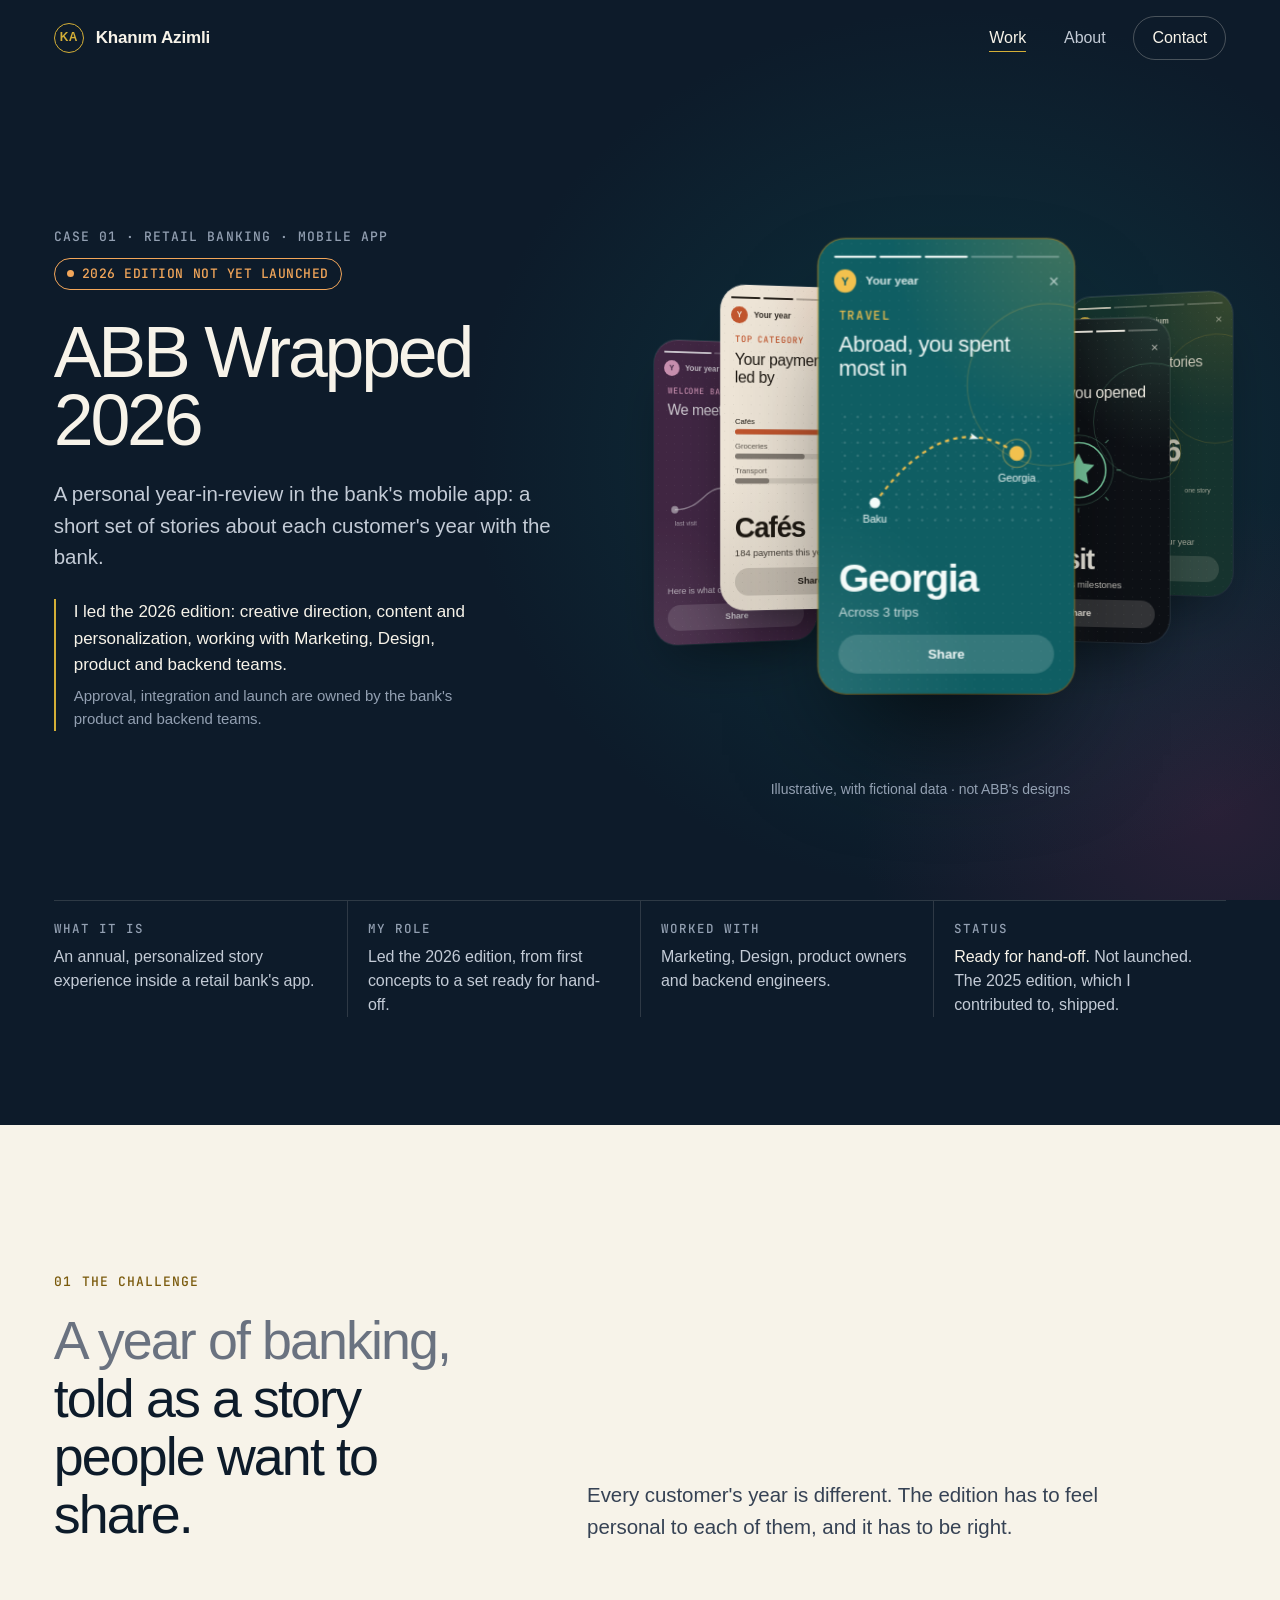
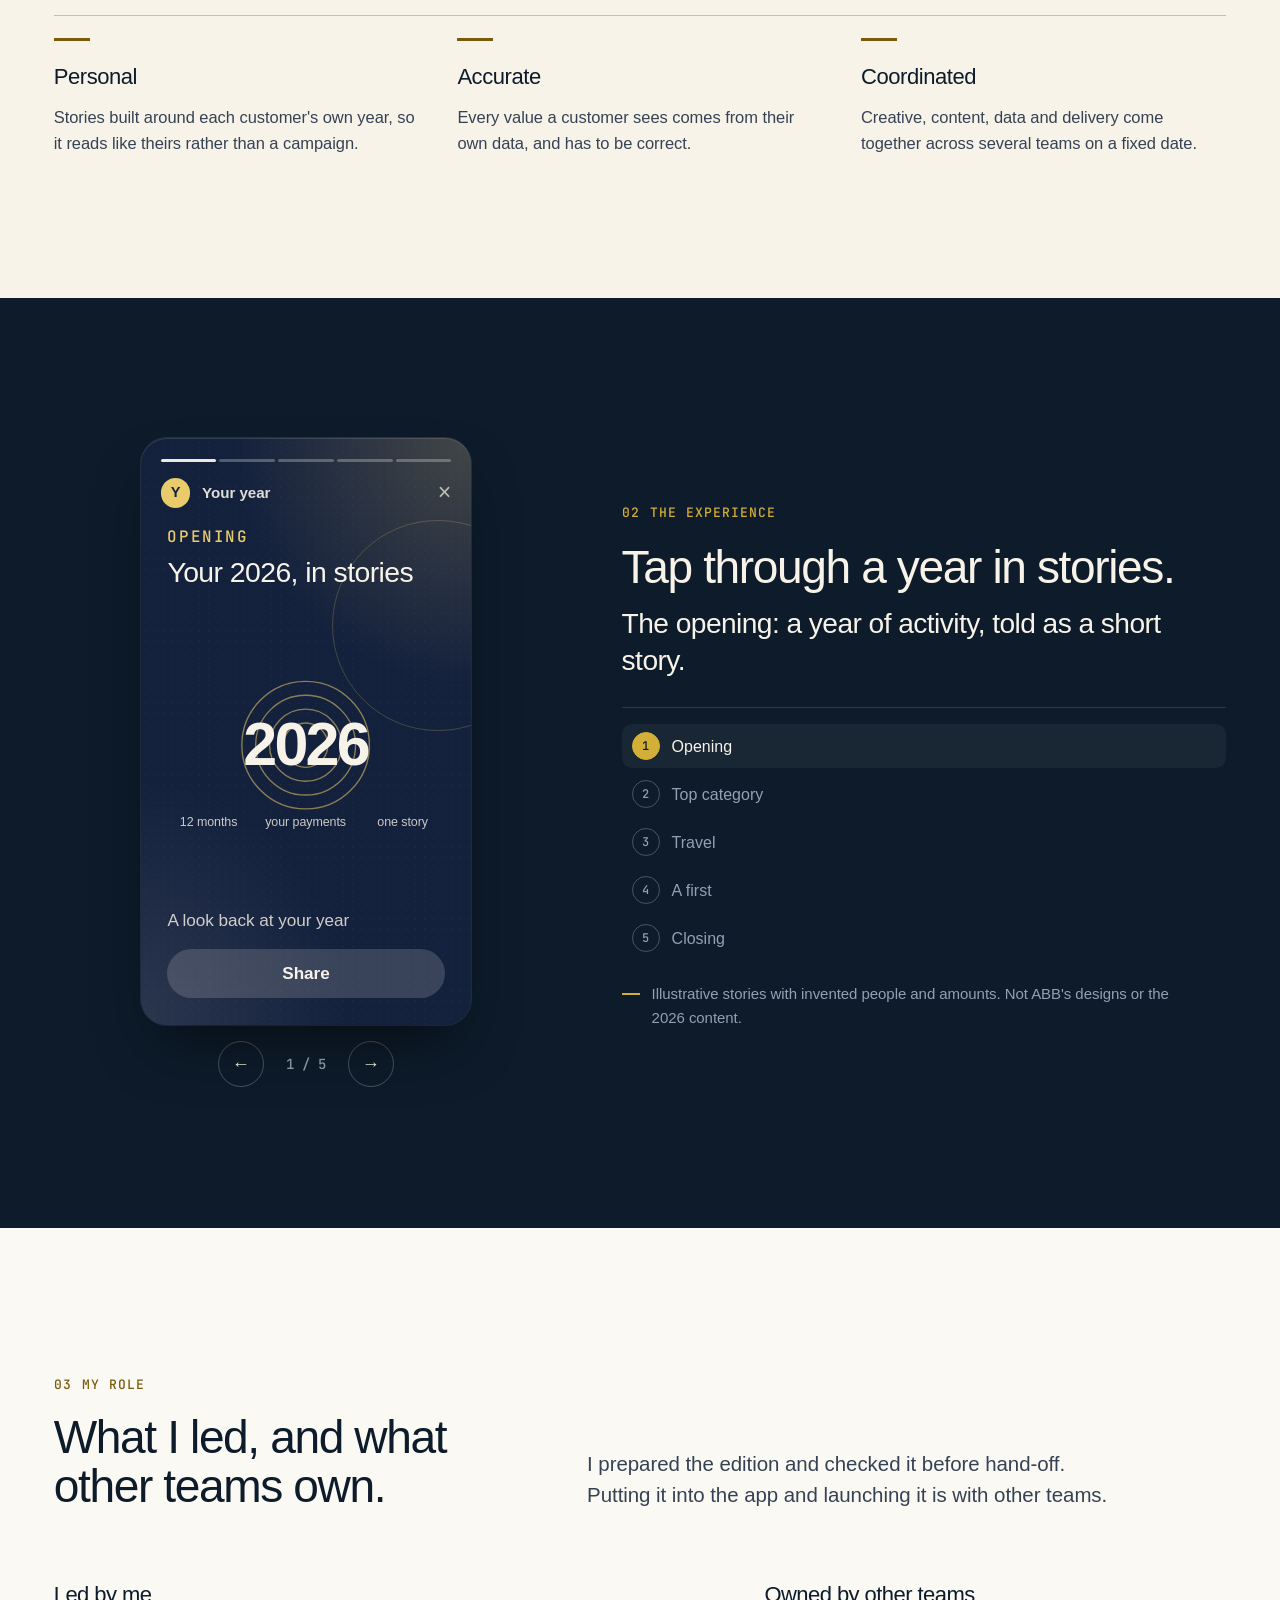
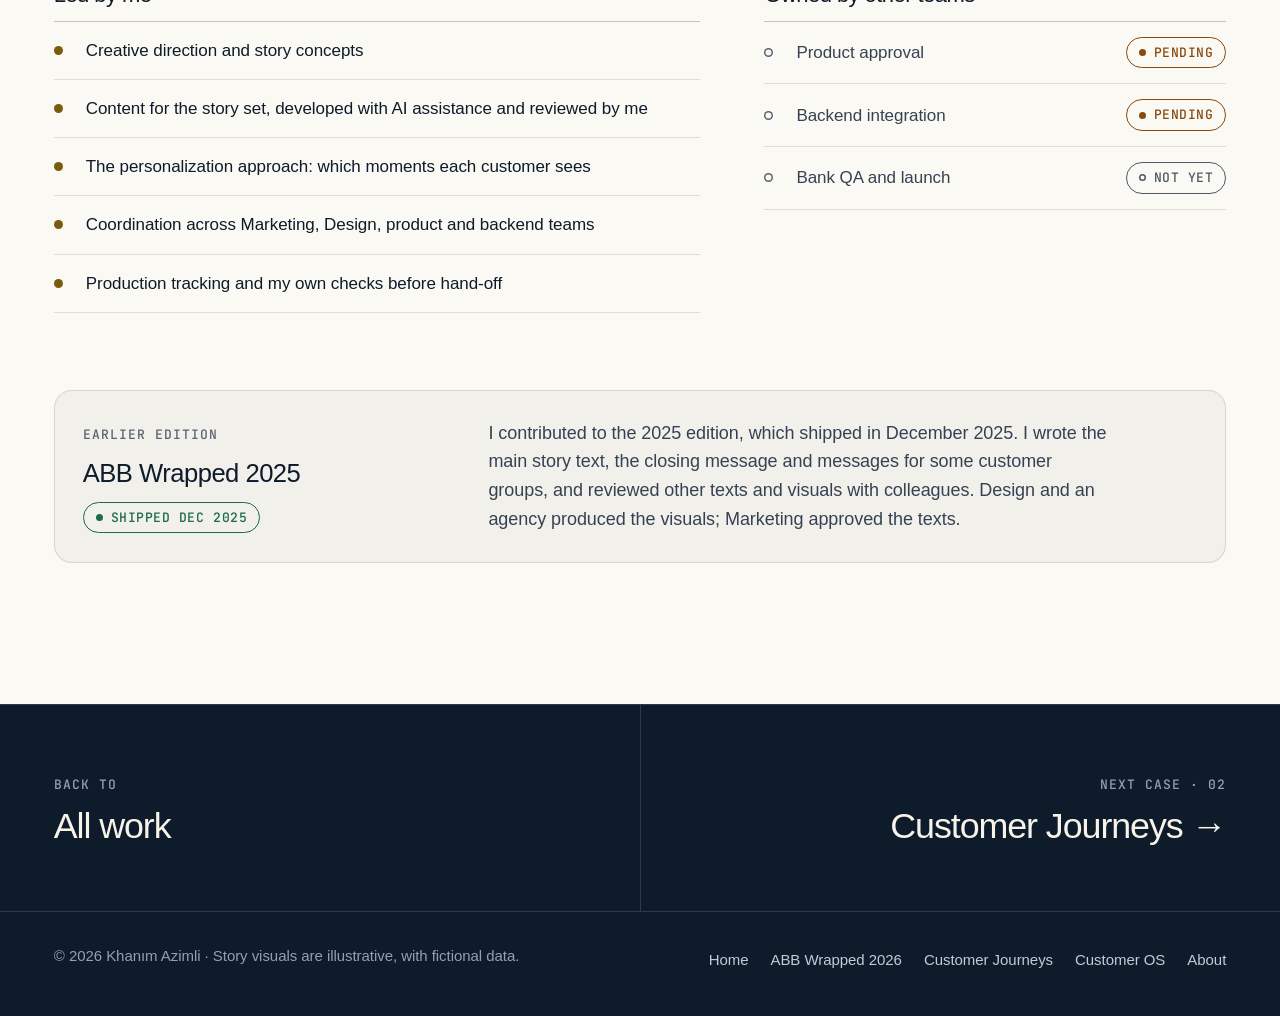
==== abb-wrapped/index.html @ 85880ac6 "Confidentiality-first revision and Customer OS - Rename Hyper Intelligence OS to Customer OS at /cus" ====
<!doctype html>
<html lang="en">
<head>
<!-- Google tag (gtag.js) -->
<script async src="https://www.googletagmanager.com/gtag/js?id=G-ZDHZ7BPM4B"></script>
<script>
  window.dataLayer = window.dataLayer || [];
  function gtag(){dataLayer.push(arguments);}
  gtag('js', new Date());

  gtag('config', 'G-ZDHZ7BPM4B');
</script>
<meta charset="utf-8">
<meta name="viewport" content="width=device-width, initial-scale=1">
<title>ABB Wrapped 2026 · Khanım Azimli</title>
<meta name="description" content="Case study: ABB Wrapped 2026, a personal year-in-review in a bank's mobile app. I led the 2026 edition's creative direction, content and personalization. Not yet launched.">
<link rel="canonical" href="https://khanimazimli.github.io/abb-wrapped/">
<meta property="og:type" content="article">
<meta property="og:title" content="ABB Wrapped 2026 · case study">
<meta property="og:description" content="A personal year-in-review in a bank's mobile app. 2026 edition in preparation, not yet launched.">
<meta property="og:url" content="https://khanimazimli.github.io/abb-wrapped/">
<meta name="theme-color" content="#0D1B2A">
<link rel="icon" href="data:image/svg+xml,%3Csvg xmlns='http://www.w3.org/2000/svg' viewBox='0 0 32 32'%3E%3Crect width='32' height='32' rx='16' fill='%230D1B2A'/%3E%3Ccircle cx='16' cy='16' r='12' fill='none' stroke='%23D4AF37' stroke-width='1.6'/%3E%3Ctext x='16' y='20.5' font-family='Arial' font-size='11' font-weight='700' fill='%23D4AF37' text-anchor='middle'%3EKA%3C/text%3E%3C/svg%3E">
<link rel="preconnect" href="https://api.fontshare.com" crossorigin>
<link rel="preconnect" href="https://fonts.googleapis.com">
<link rel="preconnect" href="https://fonts.gstatic.com" crossorigin>
<link rel="stylesheet" href="https://api.fontshare.com/v2/css?f[]=satoshi@400,500,700&display=swap">
<link rel="stylesheet" href="https://fonts.googleapis.com/css2?family=JetBrains+Mono:wght@500&display=swap">
<link rel="stylesheet" href="../assets/studio.css">
<style>
/* identity: warm story colours over deep navy */
.wh { background: radial-gradient(55% 70% at 75% 50%, rgba(15, 94, 99, .35), transparent 70%), radial-gradient(40% 50% at 95% 90%, rgba(74, 37, 69, .45), transparent 70%), var(--navy); }
.wh .wrap { display: grid; grid-template-columns: minmax(0, 5fr) minmax(0, 6fr); gap: clamp(24px, 4vw, 64px); align-items: center; }
.wh h1 { font-size: clamp(46px, 5.6vw, 84px); letter-spacing: -.045em; line-height: .95; }
.wh .sub { margin-top: 24px; }
.wh .mine { margin-top: 26px; padding-left: 18px; border-left: 2px solid var(--gold); color: var(--tx); font-size: 17px; line-height: 1.55; max-width: 44ch; }
.wh .mine span { display: block; color: var(--tx-3); font-size: 15px; margin-top: 6px; }
.stage { position: relative; height: clamp(440px, 50vw, 640px); perspective: 1600px; overflow: visible; clip-path: inset(-20% -40% -10% 0); }
.stage .rig { position: absolute; inset: 0; transform-style: preserve-3d; transition: transform .8s var(--e); }
.stage .phone { position: absolute; left: 54%; top: 48%; width: clamp(150px, 14.5vw, 210px); transition: transform 1.2s var(--e), opacity 1.2s var(--e); }
.stage .phone.p0 { width: clamp(200px, 19vw, 276px); transform: translate(-50%, -50%) translateZ(80px); z-index: 5; box-shadow: 0 60px 120px -40px rgba(0, 0, 0, .9), 0 0 0 1px rgba(212, 175, 55, .6); }
.stage .phone.p1 { transform: translate(-50%, -50%) translate(-74%, -6%) translateZ(-40px) rotateY(16deg); z-index: 4; }
.stage .phone.p2 { transform: translate(-50%, -50%) translate(74%, 4%) translateZ(-40px) rotateY(-16deg); z-index: 4; }
.stage .phone.p3 { transform: translate(-50%, -50%) translate(-122%, 8%) translateZ(-160px) rotateY(24deg); z-index: 3; opacity: .82; }
.stage .phone.p4 { transform: translate(-50%, -50%) translate(122%, -8%) translateZ(-160px) rotateY(-24deg); z-index: 3; opacity: .82; }
.js .stage:not(.in) .phone { transform: translate(-50%, -40%) scale(.92); opacity: 0; }
.stage .cap { position: absolute; left: 50%; bottom: 0; transform: translateX(-50%); font-size: 14px; color: var(--tx-3); white-space: nowrap; }
@media (max-width: 1080px) { .wh .wrap { grid-template-columns: 1fr; } .stage { height: 560px; } }
@media (max-width: 640px) {
  .stage { height: 460px; margin-top: 8px; }
  .stage .phone { width: 150px; }
  .stage .phone.p0 { width: 196px; }
  .stage .phone.p1 { transform: translate(-50%, -50%) translate(-58%, -4%) translateZ(-40px) rotateY(14deg); }
  .stage .phone.p2 { transform: translate(-50%, -50%) translate(58%, 4%) translateZ(-40px) rotateY(-14deg); }
  .stage .phone.p3, .stage .phone.p4 { display: none; }
  .stage .cap { white-space: normal; text-align: center; width: 100%; }
}


/* 01 · challenge */
.tri { display: grid; grid-template-columns: repeat(3, minmax(0, 1fr)); gap: clamp(16px, 3vw, 40px); border-top: 1px solid var(--ln-l2); }
.tri div { padding-top: 22px; }
.tri b { display: block; font-size: 22px; font-weight: 500; letter-spacing: -.02em; }
.tri p { margin-top: 10px; color: var(--ink-2); font-size: 16.5px; }
.tri i { display: block; width: 36px; height: 3px; background: var(--gold-ink); margin-bottom: 18px; }
@media (max-width: 760px) { .tri { grid-template-columns: 1fr; } }

/* 02 · story viewer */
.exp { display: grid; grid-template-columns: minmax(0, 5fr) minmax(0, 6fr); gap: clamp(28px, 5vw, 80px); align-items: center; }
.exp > * { min-width: 0; }
.view { position: relative; max-width: 330px; width: 100%; margin: 0 auto; }
.view .phone { width: 100%; }
.view .phone > * { transition: opacity .3s var(--e), transform .3s var(--e); }
.view .phone.fade > * { opacity: 0; transform: translateY(8px); }
.view .tap { position: absolute; top: 0; bottom: 0; width: 40%; background: transparent; border: 0; z-index: 3; }
.view .tap.l { left: 0; } .view .tap.r { right: 0; }
.ctl { display: flex; justify-content: center; align-items: center; gap: 12px; margin-top: 16px; }
.ctl button { width: 46px; height: 46px; border-radius: 50%; border: 1px solid var(--ln-d2); background: transparent; font-size: 18px; }
.ctl button:hover { border-color: var(--gold); }
.ctl span { font: 500 14px var(--m); color: var(--tx-3); min-width: 60px; text-align: center; }
.why .rule { margin-top: 14px; font-size: clamp(22px, 2.2vw, 30px); line-height: 1.3; letter-spacing: -.02em; min-height: 2.6em; }
.seq { margin-top: 28px; display: grid; gap: 4px; border-top: 1px solid var(--ln-d); padding-top: 16px; }
.seq button { text-align: left; display: flex; gap: 12px; align-items: center; min-height: 44px; padding: 8px 10px; border-radius: 10px; border: 0; background: transparent; color: var(--tx-3); font-size: 16px; }
.seq button i { width: 28px; height: 28px; border-radius: 50%; border: 1px solid var(--ln-d2); display: grid; place-items: center; font: 500 12px var(--m); }
.seq button[aria-current="true"] { color: var(--tx); background: rgba(247, 243, 233, .05); }
.seq button[aria-current="true"] i { border-color: var(--gold); background: var(--gold); color: var(--navy); }
@media (max-width: 860px) { .exp { grid-template-columns: 1fr; } .view { max-width: 270px; } }

/* 03 · role */
.role2 { display: grid; grid-template-columns: minmax(0, 7fr) minmax(0, 5fr); gap: clamp(24px, 5vw, 72px); }
.role2 > * { min-width: 0; }
.role2 h3 { font-size: 22px; margin-bottom: 14px; }
.role2 ul { border-top: 1px solid var(--ln-l2); }
.role2 li { padding: 15px 0; border-bottom: 1px solid var(--ln-l); font-size: 17px; display: grid; grid-template-columns: 22px 1fr; gap: 10px; }
.role2 li::before { content: ""; width: 9px; height: 9px; border-radius: 50%; margin-top: 9px; background: var(--gold-ink); }
.role2 .oth li { color: var(--ink-2); grid-template-columns: 22px 1fr auto; align-items: center; }
.role2 .oth li::before { margin-top: 0; }
.role2 .oth li::before { background: transparent; box-shadow: inset 0 0 0 1.5px var(--ink-3); margin-top: 0; }
@media (max-width: 860px) { .role2 { grid-template-columns: 1fr; } }
.y25 { margin-top: clamp(48px, 6vw, 80px); display: grid; grid-template-columns: minmax(0, 4fr) minmax(0, 8fr); gap: clamp(20px, 4vw, 56px); padding: 28px; border-radius: var(--r); background: rgba(13, 27, 42, .04); border: 1px solid var(--ln-l); }
@media (max-width: 760px) { .y25 { grid-template-columns: 1fr; } }
</style>
</head>
<body>
<a class="skip" href="#main">Skip to content</a>
    
    <header class="nav">
      <div class="wrap">
        <a class="brand" href="../" aria-label="Khanım Azimli, home"><i aria-hidden="true">KA</i><span>Khanım Azimli</span></a>
        <nav aria-label="Primary">
          <ul>
            <li><a href="../#work" aria-current="page">Work</a></li>
            <li><a href="../about/">About</a></li>
            <li><a class="cta" href="../#contact">Contact</a></li>
          </ul>
        </nav>
      </div>
    </header>

<main id="main">
  <section class="chero wh" aria-labelledby="t">
    <div class="wrap">
      <div>
        <div class="crumbs" data-rv><span class="lbl">Case 01 · Retail banking · Mobile app</span><span class="st wait">2026 edition not yet launched</span></div>
        <h1 id="t" data-rv style="--d:.06s">ABB Wrapped 2026</h1>
        <p class="lede sub" data-rv style="--d:.12s">A personal year-in-review in the bank's mobile app: a short set of stories about each customer's year with the bank.</p>
        <p class="mine" data-rv style="--d:.18s">I led the 2026 edition: creative direction, content and personalization, working with Marketing, Design, product and backend teams.<span>Approval, integration and launch are owned by the bank's product and backend teams.</span></p>
      </div>
      <div class="stage" id="stage" data-rv="fade" aria-hidden="true">
        <div class="rig" id="rig"></div>
        <p class="cap">Illustrative, with fictional data · not ABB's designs</p>
      </div>
    </div>
  </section>

  <section class="dk" style="padding-bottom:clamp(56px,7vw,96px)">
    <div class="wrap">
      <dl class="facts" style="margin-top:0" data-rv>
        <div><dt>What it is</dt><dd>An annual, personalized story experience inside a retail bank's app.</dd></div>
        <div><dt>My role</dt><dd>Led the 2026 edition, from first concepts to a set ready for hand-off.</dd></div>
        <div><dt>Worked with</dt><dd>Marketing, Design, product owners and backend engineers.</dd></div>
        <div><dt>Status</dt><dd><b>Ready for hand-off.</b> Not launched. The 2025 edition, which I contributed to, shipped.</dd></div>
      </dl>
    </div>
  </section>

  <section class="sec lt" aria-labelledby="s1">
    <div class="wrap">
      <div class="sh">
        <div><span class="lbl g" data-rv><span class="n">01</span> The challenge</span><h2 class="stmt" id="s1" data-rv style="--d:.06s"><span class="m">A year of banking,</span> told as a story people want to share.</h2></div>
        <p class="lede" data-rv style="--d:.12s">Every customer's year is different. The edition has to feel personal to each of them, and it has to be right.</p>
      </div>
      <div class="tri">
        <div data-rv><i></i><b>Personal</b><p>Stories built around each customer's own year, so it reads like theirs rather than a campaign.</p></div>
        <div data-rv style="--d:.08s"><i></i><b>Accurate</b><p>Every value a customer sees comes from their own data, and has to be correct.</p></div>
        <div data-rv style="--d:.16s"><i></i><b>Coordinated</b><p>Creative, content, data and delivery come together across several teams on a fixed date.</p></div>
      </div>
    </div>
  </section>

  <section class="sec dk" id="experience" aria-labelledby="s2">
    <div class="wrap">
      <div class="exp" id="exp">
        <div>
          <div class="view">
            <div class="phone" id="ph" role="img" aria-live="polite" aria-label=""></div>
            <button class="tap l" type="button" id="tl" aria-label="Previous story"></button>
            <button class="tap r" type="button" id="tr" aria-label="Next story"></button>
          </div>
          <div class="ctl"><button type="button" id="bp" aria-label="Previous story">←</button><span id="pos" aria-hidden="true">1 / 5</span><button type="button" id="bn" aria-label="Next story">→</button></div>
        </div>
        <div class="why">
          <span class="lbl g" data-rv><span class="n">02</span> The experience</span>
          <h2 class="h2" id="s2" data-rv style="--d:.06s;margin-top:18px">Tap through a year in stories.</h2>
          <p class="rule" id="rule" aria-live="polite"></p>
          <div class="seq" id="seq" role="group" aria-label="Stories"></div>
          <p class="note" style="margin-top:22px">Illustrative stories with invented people and amounts. Not ABB's designs or the 2026 content.</p>
        </div>
      </div>
    </div>
  </section>

  <section class="sec lt2" aria-labelledby="s3">
    <div class="wrap">
      <div class="sh">
        <div><span class="lbl g" data-rv><span class="n">03</span> My role</span><h2 class="h2" id="s3" data-rv style="--d:.06s">What I led, and what other teams own.</h2></div>
        <p class="lede" data-rv style="--d:.12s">I prepared the edition and checked it before hand-off. Putting it into the app and launching it is with other teams.</p>
      </div>
      <div class="role2">
        <div data-rv><h3>Led by me</h3><ul>
          <li>Creative direction and story concepts</li>
          <li>Content for the story set, developed with AI assistance and reviewed by me</li>
          <li>The personalization approach: which moments each customer sees</li>
          <li>Coordination across Marketing, Design, product and backend teams</li>
          <li>Production tracking and my own checks before hand-off</li></ul></div>
        <div class="oth" data-rv style="--d:.08s"><h3>Owned by other teams</h3><ul>
          <li><span>Product approval</span><span class="st wait">Pending</span></li>
          <li><span>Backend integration</span><span class="st wait">Pending</span></li>
          <li><span>Bank QA and launch</span><span class="st plan">Not yet</span></li></ul></div>
      </div>
      <div class="y25" data-rv>
        <div><span class="lbl">Earlier edition</span><h3 class="h3" style="margin-top:12px">ABB Wrapped 2025</h3><p style="margin-top:12px"><span class="st done">Shipped Dec 2025</span></p></div>
        <div class="body"><p>I contributed to the 2025 edition, which shipped in December 2025. I wrote the main story text, the closing message and messages for some customer groups, and reviewed other texts and visuals with colleagues. Design and an agency produced the visuals; Marketing approved the texts.</p></div>
      </div>
    </div>
  </section>

  <nav class="dk" aria-label="Case studies">
    <div class="wrap nextc">
      <a href="../"><span class="lbl">Back to</span><b>All work</b></a>
      <a href="../customer-journeys/"><span class="lbl">Next case · 02</span><b>Customer Journeys →</b></a>
    </div>
  </nav>
</main>

<footer class="foot">
      <div class="wrap">
        <span>© <span id="yr">2026</span> Khanım Azimli · Story visuals are illustrative, with fictional data.</span>
        <nav aria-label="Footer"><a href="../">Home</a><a href="../abb-wrapped/">ABB Wrapped 2026</a><a href="../customer-journeys/">Customer Journeys</a><a href="../customer-os/">Customer OS</a><a href="../about/">About</a></nav>
      </div>
    </footer>

<script src="../assets/studio.js"></script>
<script src="../assets/stories.js"></script>
<script>
(function () {
  if (!window.KAStory) return;
  var L = KAStory.list, SEQ = L.slice(0, 5);
  function esc(s) { return String(s).replace(/[&<>"]/g, function (c) { return { '&': '&amp;', '<': '&lt;', '>': '&gt;', '"': '&quot;' }[c]; }); }
  var rig = document.getElementById('rig');
  if (rig) {
    var H = [[L[2], 'p0', 2, 5], [L[1], 'p1', 1, 5], [L[3], 'p2', 3, 5], [L[5], 'p3', 0, 3], [L[6], 'p4', 0, 4]];
    rig.innerHTML = H.map(function (h, i) { return '<div class="phone ' + h[1] + '" style="' + KAStory.style(h[0]) + ';transition-delay:' + (i * .08) + 's">' + KAStory.inner(h[0], h[2], h[3]) + '</div>'; }).join('');
    var stg = document.getElementById('stage');
    if (!KA.reduced && matchMedia('(hover: hover) and (min-width: 1081px)').matches) {
      stg.addEventListener('pointermove', function (e) { var r = stg.getBoundingClientRect(), x = (e.clientX - r.left) / r.width - .5, y = (e.clientY - r.top) / r.height - .5; rig.style.transform = 'rotateY(' + (x * 8).toFixed(2) + 'deg) rotateX(' + (-y * 6).toFixed(2) + 'deg)'; });
      stg.addEventListener('pointerleave', function () { rig.style.transform = ''; });
    }
  }
  var exp = document.getElementById('exp'); if (!exp) return;
  var ph = document.getElementById('ph'), rule = document.getElementById('rule'), seq = document.getElementById('seq'), pos = document.getElementById('pos'), si = 0;
  function show(anim) {
    var x = SEQ[si];
    function paint() { ph.setAttribute('style', KAStory.style(x)); ph.innerHTML = KAStory.inner(x, si, SEQ.length); ph.setAttribute('aria-label', 'Story ' + (si + 1) + ' of ' + SEQ.length + '. ' + KAStory.label(x)); ph.classList.remove('fade'); }
    if (anim && !KA.reduced) { ph.classList.add('fade'); setTimeout(paint, 200); } else paint();
    rule.textContent = x.c; pos.textContent = (si + 1) + ' / ' + SEQ.length;
    seq.innerHTML = SEQ.map(function (y, j) { return '<button type="button" data-s="' + j + '"' + (j === si ? ' aria-current="true"' : '') + '><i>' + (j + 1) + '</i>' + esc(y.k) + '</button>'; }).join('');
  }
  function go(d) { si = (si + d + SEQ.length) % SEQ.length; show(true); }
  seq.addEventListener('click', function (e) { var b = e.target.closest('[data-s]'); if (b) { si = +b.dataset.s; show(true); } });
  ['bn', 'tr'].forEach(function (id) { document.getElementById(id).addEventListener('click', function () { go(1); }); });
  ['bp', 'tl'].forEach(function (id) { document.getElementById(id).addEventListener('click', function () { go(-1); }); });
  exp.addEventListener('keydown', function (e) { if (e.key === 'ArrowRight') go(1); else if (e.key === 'ArrowLeft') go(-1); });
  show(false);
})();
</script>
</body>
</html>
---- assets/studio.css ----
/* ==========================================================================
   The Decision Studio · design system
   Dark navy foundations, warm ivory reading sections, restrained gold.
   ========================================================================== */
:root {
  /* colour */
  --navy: #0D1B2A;
  --navy-2: #13243A;
  --navy-3: #1B2E47;
  --steel: #415A77;
  --ivory: #F7F3E9;
  --paper: #FBF9F3;
  --gold: #D4AF37;
  --gold-2: #E9CB6B;
  --gold-ink: #7A5A0C;

  /* text on dark */
  --tx: #F7F3E9;
  --tx-2: #C3CBD6;
  --tx-3: #93A0B2;
  --ln-d: rgba(247, 243, 233, .14);
  --ln-d2: rgba(247, 243, 233, .26);

  /* text on light */
  --ink: #0D1B2A;
  --ink-2: #364254;
  --ink-3: #5A6472;
  --ln-l: rgba(13, 27, 42, .12);
  --ln-l2: rgba(13, 27, 42, .24);

  /* status */
  --ok: #7ED3A6;   --ok-l: #1D6A46;
  --wait: #F2A65A; --wait-l: #8A4A0E;
  --pro: #8EB5FF;  --pro-l: #2447A6;
  --plan: #A9B3C1; --plan-l: #4E5866;
  --hold: #E58C7A; --hold-l: #9A3422;

  /* type */
  --f: "Satoshi", "Inter", "Helvetica Neue", Arial, sans-serif;
  --m: "JetBrains Mono", ui-monospace, "SFMono-Regular", Menlo, monospace;

  /* rhythm */
  --wrap: 1280px;
  --gut: clamp(20px, 4.2vw, 56px);
  --sec: clamp(88px, 11vw, 168px);
  --r: 18px;
  --e: cubic-bezier(.2, .7, .15, 1);
  --e2: cubic-bezier(.65, 0, .25, 1);
}

*, *::before, *::after { box-sizing: border-box; }
* { font-style: normal !important; }
html { -webkit-text-size-adjust: 100%; scroll-behavior: smooth; scroll-padding-top: 88px; }
body {
  margin: 0; background: var(--navy); color: var(--tx);
  font: 400 18px/1.6 var(--f); letter-spacing: -.003em;
  -webkit-font-smoothing: antialiased; text-rendering: optimizeLegibility; overflow-x: hidden;
}
img, svg, canvas { display: block; max-width: 100%; }
a { color: inherit; }
button, input, select { font: inherit; color: inherit; }
button { cursor: pointer; }
p { margin: 0; }
h1, h2, h3, h4, h5 { margin: 0; font-weight: 500; letter-spacing: -.025em; line-height: 1.08; }
ul, ol { margin: 0; padding: 0; list-style: none; }
::selection { background: var(--gold); color: var(--navy); }

:focus { outline: none; }
:focus-visible { outline: 2px solid var(--gold); outline-offset: 3px; border-radius: 6px; }
.lt :focus-visible { outline-color: var(--gold-ink); }

.skip { position: absolute; left: 16px; top: -60px; z-index: 100; background: var(--gold); color: var(--navy); padding: 10px 16px; border-radius: 8px; font-weight: 700; text-decoration: none; }
.skip:focus { top: 12px; }
.sr { position: absolute !important; width: 1px; height: 1px; overflow: hidden; clip: rect(0 0 0 0); white-space: nowrap; }

/* ---------- layout ---------- */
.wrap { width: 100%; max-width: var(--wrap); margin: 0 auto; padding: 0 var(--gut); }
.sec { padding: var(--sec) 0; position: relative; }
.sec.tight { padding: clamp(64px, 8vw, 112px) 0; }
.dk { background: var(--navy); color: var(--tx); }
.dk2 { background: var(--navy-2); color: var(--tx); }
.lt { background: var(--ivory); color: var(--ink); }
.lt2 { background: var(--paper); color: var(--ink); }
.split { display: grid; grid-template-columns: minmax(0, 5fr) minmax(0, 7fr); gap: clamp(32px, 6vw, 96px); align-items: start; }
.split > * { min-width: 0; }
@media (max-width: 960px) { .split { grid-template-columns: 1fr; } }

/* ---------- type ---------- */
.lbl { display: inline-flex; align-items: center; gap: 10px; font: 500 13px/1.3 var(--m); letter-spacing: .08em; text-transform: uppercase; color: var(--tx-3); }
.lt .lbl, .lt2 .lbl { color: var(--ink-3); }
.lbl.g { color: var(--gold); }
.lt .lbl.g, .lt2 .lbl.g { color: var(--gold-ink); }
.lbl .n { color: var(--gold); }
.lt .lbl .n, .lt2 .lbl .n { color: var(--gold-ink); }
.d1 { font-size: clamp(44px, 6.4vw, 96px); font-weight: 500; letter-spacing: -.04em; line-height: .98; }
.d2 { font-size: clamp(36px, 4.8vw, 68px); font-weight: 500; letter-spacing: -.035em; line-height: 1.02; }
.h2 { font-size: clamp(30px, 3.6vw, 50px); letter-spacing: -.03em; line-height: 1.06; }
.h3 { font-size: clamp(22px, 2vw, 28px); letter-spacing: -.02em; line-height: 1.15; }
.lede { font-size: clamp(19px, 1.6vw, 22px); line-height: 1.55; color: var(--tx-2); max-width: 46ch; }
.lt .lede, .lt2 .lede { color: var(--ink-2); }
.body { color: var(--tx-2); max-width: 62ch; }
.lt .body, .lt2 .body { color: var(--ink-2); }
.small { font-size: 15px; line-height: 1.55; color: var(--tx-3); }
.lt .small, .lt2 .small { color: var(--ink-3); }
.gold { color: var(--gold); }
.lt .gold, .lt2 .gold { color: var(--gold-ink); }
.mute { color: var(--tx-3); }
.lt .mute { color: var(--ink-3); }
.num { font-variant-numeric: tabular-nums; }
.stmt { font-size: clamp(30px, 4.2vw, 60px); line-height: 1.08; letter-spacing: -.035em; font-weight: 500; max-width: 20ch; }
.stmt .m { color: var(--tx-3); }
.lt .stmt .m, .lt2 .stmt .m { color: #6A7280; }

/* ---------- buttons, chips ---------- */
.btn { display: inline-flex; align-items: center; gap: 10px; min-height: 48px; padding: 12px 22px; border-radius: 999px; background: var(--gold); color: var(--navy); font-weight: 700; font-size: 16px; text-decoration: none; border: 0; transition: transform .3s var(--e), background .3s; }
.btn:hover { background: var(--gold-2); transform: translateY(-2px); }
.btn .ar { transition: transform .3s var(--e); }
.btn:hover .ar { transform: translateX(4px); }
.btn.ghost { background: transparent; color: var(--tx); box-shadow: inset 0 0 0 1px var(--ln-d2); }
.btn.ghost:hover { box-shadow: inset 0 0 0 1px var(--gold); background: rgba(212, 175, 55, .08); }
.lt .btn.ghost { color: var(--ink); box-shadow: inset 0 0 0 1px var(--ln-l2); }
.link { display: inline-flex; align-items: center; gap: 10px; font-weight: 700; text-decoration: none; padding-bottom: 4px; background: linear-gradient(currentColor, currentColor) 0 100% / 100% 1.5px no-repeat; transition: background-size .4s var(--e), color .2s; }
.link:hover { color: var(--gold); }
.lt .link:hover { color: var(--gold-ink); }
.link .ar { transition: transform .35s var(--e); }
.link:hover .ar { transform: translateX(5px); }

.st { display: inline-flex; align-items: center; gap: 8px; font: 500 13px/1.2 var(--m); letter-spacing: .04em; text-transform: uppercase; padding: 7px 12px; border-radius: 999px; border: 1px solid currentColor; white-space: nowrap; }
.st::before { content: ""; width: 7px; height: 7px; border-radius: 50%; background: currentColor; }
.st.done { color: var(--ok); } .st.wait { color: var(--wait); } .st.pro { color: var(--pro); } .st.plan { color: var(--plan); } .st.hold { color: var(--hold); }
.lt .st.done, .lt2 .st.done { color: var(--ok-l); } .lt .st.wait, .lt2 .st.wait { color: var(--wait-l); } .lt .st.pro, .lt2 .st.pro { color: var(--pro-l); } .lt .st.plan, .lt2 .st.plan { color: var(--plan-l); } .lt .st.hold, .lt2 .st.hold { color: var(--hold-l); }
.st.plan::before { background: transparent; box-shadow: inset 0 0 0 1.5px currentColor; }

.seg { display: inline-flex; flex-wrap: wrap; gap: 8px; }
.seg button { min-height: 44px; padding: 10px 18px; border-radius: 999px; border: 1px solid var(--ln-d2); background: transparent; color: var(--tx-2); font-weight: 500; font-size: 15.5px; transition: background .25s, color .25s, border-color .25s; }
.seg button:hover { border-color: var(--gold); color: var(--tx); }
.seg button[aria-pressed="true"], .seg button[aria-selected="true"] { background: var(--gold); border-color: var(--gold); color: var(--navy); font-weight: 700; }
.lt .seg button { border-color: var(--ln-l2); color: var(--ink-2); }
.lt .seg button:hover { border-color: var(--ink); color: var(--ink); }
.lt .seg button[aria-pressed="true"], .lt .seg button[aria-selected="true"] { background: var(--ink); border-color: var(--ink); color: var(--ivory); }

/* ---------- navigation ---------- */
.nav { position: fixed; inset: 0 0 auto 0; z-index: 50; transition: background .35s, box-shadow .35s; }
.nav .wrap { display: flex; align-items: center; justify-content: space-between; height: 76px; gap: 16px; }
.nav.sc { background: rgba(13, 27, 42, .86); backdrop-filter: blur(14px); -webkit-backdrop-filter: blur(14px); box-shadow: 0 1px 0 var(--ln-d); }
.brand { display: inline-flex; align-items: center; gap: 12px; text-decoration: none; font-weight: 700; font-size: 17px; letter-spacing: -.01em; color: var(--tx); }
.brand i { width: 30px; height: 30px; border-radius: 50%; border: 1.5px solid var(--gold); display: grid; place-items: center; font-size: 12px; font-weight: 700; color: var(--gold); letter-spacing: .02em; }
.nav ul { display: flex; align-items: center; gap: clamp(4px, 1.4vw, 18px); }
.nav ul a { display: inline-flex; align-items: center; min-height: 44px; padding: 0 10px; text-decoration: none; color: var(--tx-2); font-size: 16px; font-weight: 500; position: relative; }
.nav ul a:hover, .nav ul a[aria-current="page"] { color: var(--tx); }
.nav ul a[aria-current="page"]::after { content: ""; position: absolute; left: 10px; right: 10px; bottom: 8px; height: 1.5px; background: var(--gold); }
.nav ul a.cta { border: 1px solid var(--ln-d2); border-radius: 999px; padding: 0 18px; color: var(--tx); }
.nav ul a.cta:hover { border-color: var(--gold); }
@media (max-width: 560px) {
  .brand span { display: none; }
  .nav ul a { padding: 0 8px; font-size: 15.5px; }
  .nav ul a.cta { padding: 0 14px; }
}

/* ---------- case hero shell ---------- */
.chero { min-height: 100svh; padding: 132px 0 72px; display: flex; align-items: center; position: relative; overflow: hidden; }
.chero .wrap { position: relative; z-index: 2; }
.crumbs { display: flex; flex-wrap: wrap; align-items: center; gap: 12px 18px; margin-bottom: 28px; }
.facts { display: grid; grid-template-columns: repeat(4, minmax(0, 1fr)); gap: 0; margin-top: 48px; border-top: 1px solid var(--ln-d); }
.facts > div { padding: 20px 20px 0 0; }
.facts > div + div { padding-left: 20px; border-left: 1px solid var(--ln-d); }
.facts dt { font: 500 12.5px/1.3 var(--m); letter-spacing: .08em; text-transform: uppercase; color: var(--tx-3); margin-bottom: 8px; }
.facts dd { margin: 0; font-size: 16px; line-height: 1.5; color: var(--tx-2); }
.facts dd b { color: var(--tx); font-weight: 500; }
@media (max-width: 900px) { .facts { grid-template-columns: 1fr 1fr; } .facts > div:nth-child(3) { border-left: 0; padding-left: 0; } }
@media (max-width: 520px) { .facts { grid-template-columns: 1fr; } .facts > div, .facts > div + div { border-left: 0; padding: 16px 0 0; } .facts > div + div { border-top: 1px solid var(--ln-d); margin-top: 16px; } }

/* section header */
.sh { display: grid; grid-template-columns: minmax(0, 5fr) minmax(0, 7fr); gap: clamp(24px, 6vw, 96px); align-items: end; margin-bottom: clamp(40px, 6vw, 72px); }
.sh > * { min-width: 0; }
.sh .lbl { margin-bottom: 20px; }
@media (max-width: 960px) { .sh { grid-template-columns: 1fr; align-items: start; } }

/* panel */
.panel { background: var(--navy-2); border: 1px solid var(--ln-d); border-radius: var(--r); }
.lt .panel { background: #fff; border-color: var(--ln-l); }

/* note */
.note { display: flex; gap: 12px; align-items: flex-start; font-size: 15px; line-height: 1.55; color: var(--tx-3); max-width: 70ch; }
.note::before { content: ""; flex: 0 0 auto; width: 18px; height: 1.5px; background: var(--gold); margin-top: 11px; }
.lt .note, .lt2 .note { color: var(--ink-3); }
.lt .note::before, .lt2 .note::before { background: var(--gold-ink); }

/* disclosure */
.more { border-top: 1px solid var(--ln-d); border-bottom: 1px solid var(--ln-d); }
.lt .more { border-color: var(--ln-l); }
.more summary { list-style: none; cursor: pointer; display: flex; align-items: center; justify-content: space-between; gap: 16px; min-height: 60px; padding: 14px 0; font-weight: 500; font-size: 18px; }
.more summary::-webkit-details-marker { display: none; }
.more summary::after { content: "+"; font-size: 26px; line-height: 1; color: var(--gold); transition: transform .3s var(--e); }
.lt .more summary::after { color: var(--gold-ink); }
.more[open] summary::after { transform: rotate(45deg); }
.more .in { padding: 4px 0 28px; }

/* ---------- story phone (9:16) · illustrative recreations ---------- */
.phone { position: relative; aspect-ratio: 9 / 16; border-radius: 26px; overflow: hidden; color: var(--sfg, #fff); container-type: inline-size;
  background:
    radial-gradient(120% 70% at 100% 0%, color-mix(in srgb, var(--sac, #E9CB6B) 22%, transparent), transparent 60%),
    radial-gradient(90% 60% at 0% 100%, color-mix(in srgb, var(--sfg, #fff) 10%, transparent), transparent 70%),
    var(--sbg, #14213D);
  box-shadow: 0 30px 60px -20px rgba(0, 0, 0, .55), 0 0 0 1px rgba(255, 255, 255, .1), inset 0 1px 0 rgba(255, 255, 255, .12); }
.phone::before { content: ""; position: absolute; inset: 0; background-image: radial-gradient(currentColor .6px, transparent .7px); background-size: 9px 9px; opacity: .07; pointer-events: none; }
.phone .bars { position: absolute; top: 3.6%; left: 6%; right: 6%; display: flex; gap: 3px; z-index: 2; }
.phone .bars i { flex: 1; height: 2.5px; border-radius: 2px; background: currentColor; opacity: .28; }
.phone .bars i.on { opacity: .95; }
.phone .top { position: absolute; top: 6.8%; left: 6%; right: 6%; display: flex; align-items: center; gap: 3.5cqw; z-index: 2; font-size: max(8px, 4.6cqw); }
.phone .top .av { width: 9cqw; height: 9cqw; border-radius: 50%; display: grid; place-items: center; background: var(--sac); color: var(--sbg); font-weight: 700; font-size: max(7px, 4.4cqw); }
.phone .top .tt { font-weight: 700; opacity: .9; }
.phone .top .x { margin-left: auto; font-size: max(10px, 7cqw); opacity: .7; line-height: 1; }
.phone .ps { position: absolute; inset: 0; padding: 27% 8% 8%; display: flex; flex-direction: column; }
.phone .pk { font: 500 max(8px, 4.8cqw)/1.2 var(--m); letter-spacing: .1em; text-transform: uppercase; color: var(--sac); }
.phone .ph { margin-top: 4%; font-size: max(11px, 8.6cqw); font-weight: 500; line-height: 1.12; letter-spacing: -.02em; }
.phone .pviz { flex: 1; display: flex; align-items: center; justify-content: center; min-height: 0; padding: 4% 0; }
.phone .pviz svg { width: 100%; max-height: 100%; overflow: visible; }
.phone .pv { font-size: max(18px, 15.5cqw); font-weight: 700; line-height: .95; letter-spacing: -.04em; }
.phone .pn { margin-top: 3%; font-size: max(8.5px, 5.2cqw); opacity: .82; line-height: 1.35; }
.phone .pb { margin-top: 6%; align-self: stretch; text-align: center; padding: 4% 0; border-radius: 999px; background: color-mix(in srgb, var(--sfg, #fff) 16%, transparent); font-size: max(8.5px, 5.2cqw); font-weight: 700; }
.phone .orb { position: absolute; right: -22%; top: 14%; width: 64%; aspect-ratio: 1; border-radius: 50%; border: 1px solid var(--sac); opacity: .22; }
.phone .orb2 { display: none; }

/* ---------- status list ---------- */
.stat { display: grid; gap: 0; border-top: 1px solid var(--ln-d); }
.stat li { display: grid; grid-template-columns: minmax(0, 1fr) auto; gap: 16px; align-items: center; padding: 18px 0; border-bottom: 1px solid var(--ln-d); }
.lt .stat, .lt .stat li { border-color: var(--ln-l); }
.stat li b { font-weight: 500; }
.stat li span.d { display: block; font-size: 15px; color: var(--tx-3); margin-top: 2px; }
.lt .stat li span.d { color: var(--ink-3); }
@media (max-width: 520px) { .stat li { grid-template-columns: 1fr; gap: 10px; } .stat li .st { justify-self: start; } }

/* ---------- next case ---------- */
.nextc { display: grid; grid-template-columns: 1fr 1fr; border-top: 1px solid var(--ln-d); }
.nextc a { display: block; padding: clamp(32px, 5vw, 64px) 0; text-decoration: none; transition: color .3s; }
.nextc a + a { padding-left: clamp(20px, 4vw, 56px); border-left: 1px solid var(--ln-d); text-align: right; }
.nextc a b { display: block; margin-top: 10px; font-size: clamp(24px, 2.8vw, 40px); font-weight: 500; letter-spacing: -.03em; line-height: 1.1; }
.nextc a:hover b { color: var(--gold); }
@media (max-width: 640px) { .nextc { grid-template-columns: 1fr; } .nextc a + a { padding-left: 0; border-left: 0; border-top: 1px solid var(--ln-d); text-align: left; } }

/* ---------- footer ---------- */
.foot { background: var(--navy); border-top: 1px solid var(--ln-d); padding: 32px 0 40px; color: var(--tx-3); font-size: 15px; }
.foot .wrap { display: flex; flex-wrap: wrap; justify-content: space-between; gap: 14px 28px; }
.foot nav { display: flex; flex-wrap: wrap; gap: 6px 22px; }
.foot a { text-decoration: none; color: var(--tx-2); min-height: 32px; display: inline-flex; align-items: center; }
.foot a:hover { color: var(--gold); }

/* ---------- reveal motion ---------- */
.js [data-rv] { opacity: 0; transform: translateY(26px); transition: opacity .9s var(--e), transform .9s var(--e); transition-delay: var(--d, 0s); }
.js [data-rv].in { opacity: 1; transform: none; }
.js [data-rv="fade"] { transform: none; }
.js [data-rv="left"] { transform: translateX(-28px); }
.js [data-rv="scale"] { transform: scale(.96); }

@media (prefers-reduced-motion: reduce) {
  html { scroll-behavior: auto; }
  *, *::before, *::after { animation-duration: .001ms !important; animation-iteration-count: 1 !important; transition-duration: .001ms !important; transition-delay: 0s !important; }
  .js [data-rv] { opacity: 1; transform: none; }
}

/* ---------- abstract product composition (conceptual, not a screenshot) ---------- */
.absw { position: relative; background: #0A1522; border: 1px solid var(--ln-d2); border-radius: 18px; overflow: hidden; box-shadow: 0 -30px 120px -40px rgba(212, 175, 55, .16), 0 40px 100px -30px rgba(0, 0, 0, .7); }
.absw .bar { display: flex; align-items: center; gap: 8px; padding: 13px 16px; border-bottom: 1px solid var(--ln-d); }
.absw .bar i { width: 10px; height: 10px; border-radius: 50%; background: var(--ln-d2); }
.absw .bar .ln { margin-left: 10px; }
.absw .ab { display: grid; grid-template-columns: 22% 1fr; min-height: 300px; }
.absw .as { border-right: 1px solid var(--ln-d); padding: 18px 14px; display: grid; align-content: start; gap: 12px; }
.absw .pl { display: block; height: 26px; border-radius: 8px; background: rgba(247, 243, 233, .06); }
.absw .pl.on { background: rgba(212, 175, 55, .16); box-shadow: inset 2px 0 0 var(--gold); }
.absw .am { padding: 20px; display: grid; gap: 16px; align-content: start; }
.absw .ln { display: block; height: 8px; border-radius: 4px; background: rgba(247, 243, 233, .18); }
.absw .ln.thin { height: 6px; background: rgba(247, 243, 233, .09); margin-top: 8px; }
.absw .w30 { width: 30%; } .absw .w40 { width: 40%; } .absw .w60 { width: 60%; } .absw .w70 { width: 70%; } .absw .w50 { width: 50%; }
.absw .cards { display: grid; grid-template-columns: repeat(3, minmax(0, 1fr)); gap: 10px; }
.absw .c { padding: 14px; border-radius: 12px; background: rgba(247, 243, 233, .04); border: 1px solid var(--ln-d); min-height: 74px; }
.absw .c.hi { border-color: rgba(212, 175, 55, .6); background: rgba(212, 175, 55, .07); }
.absw .c.hi .ln { background: rgba(212, 175, 55, .55); }
.absw .net { width: 100%; height: auto; }
.absw .net .e { stroke: rgba(247, 243, 233, .14); stroke-width: 1.2; fill: none; }
.absw .net .g { stroke: var(--gold); stroke-width: 1.6; fill: none; stroke-dasharray: 1; stroke-dashoffset: 1; }
.absw .net .n { fill: #13243A; stroke: rgba(247, 243, 233, .3); }
.absw .net .n.gold { fill: var(--gold); stroke: none; }
.absw .af { display: flex; gap: 10px; }
.absw .pill { display: block; width: 92px; height: 34px; border-radius: 999px; border: 1px solid var(--ln-d2); }
.absw .pill.gold { background: var(--gold); border-color: var(--gold); }
.js .absw .c, .js .absw .net, .js .absw .af { opacity: 0; transform: translateY(10px); transition: opacity .7s var(--e), transform .7s var(--e); }
.absw.in .c, .absw.in .net, .absw.in .af { opacity: 1; transform: none; }
.absw.in .c:nth-child(2) { transition-delay: .15s; } .absw.in .c:nth-child(3) { transition-delay: .3s; }
.absw.in .net { transition-delay: .45s; } .absw.in .af { transition-delay: .7s; }
.absw.in .net .g { transition: stroke-dashoffset 1.8s var(--e2) .9s; stroke-dashoffset: 0; }
.absw-cap { margin-top: 14px; font-size: 14.5px; color: var(--tx-3); }
@media (max-width: 640px) { .absw .ab { grid-template-columns: 1fr; } .absw .as { display: none; } .absw .cards { grid-template-columns: 1fr 1fr; } .absw .cards .c:nth-child(3) { display: none; } }
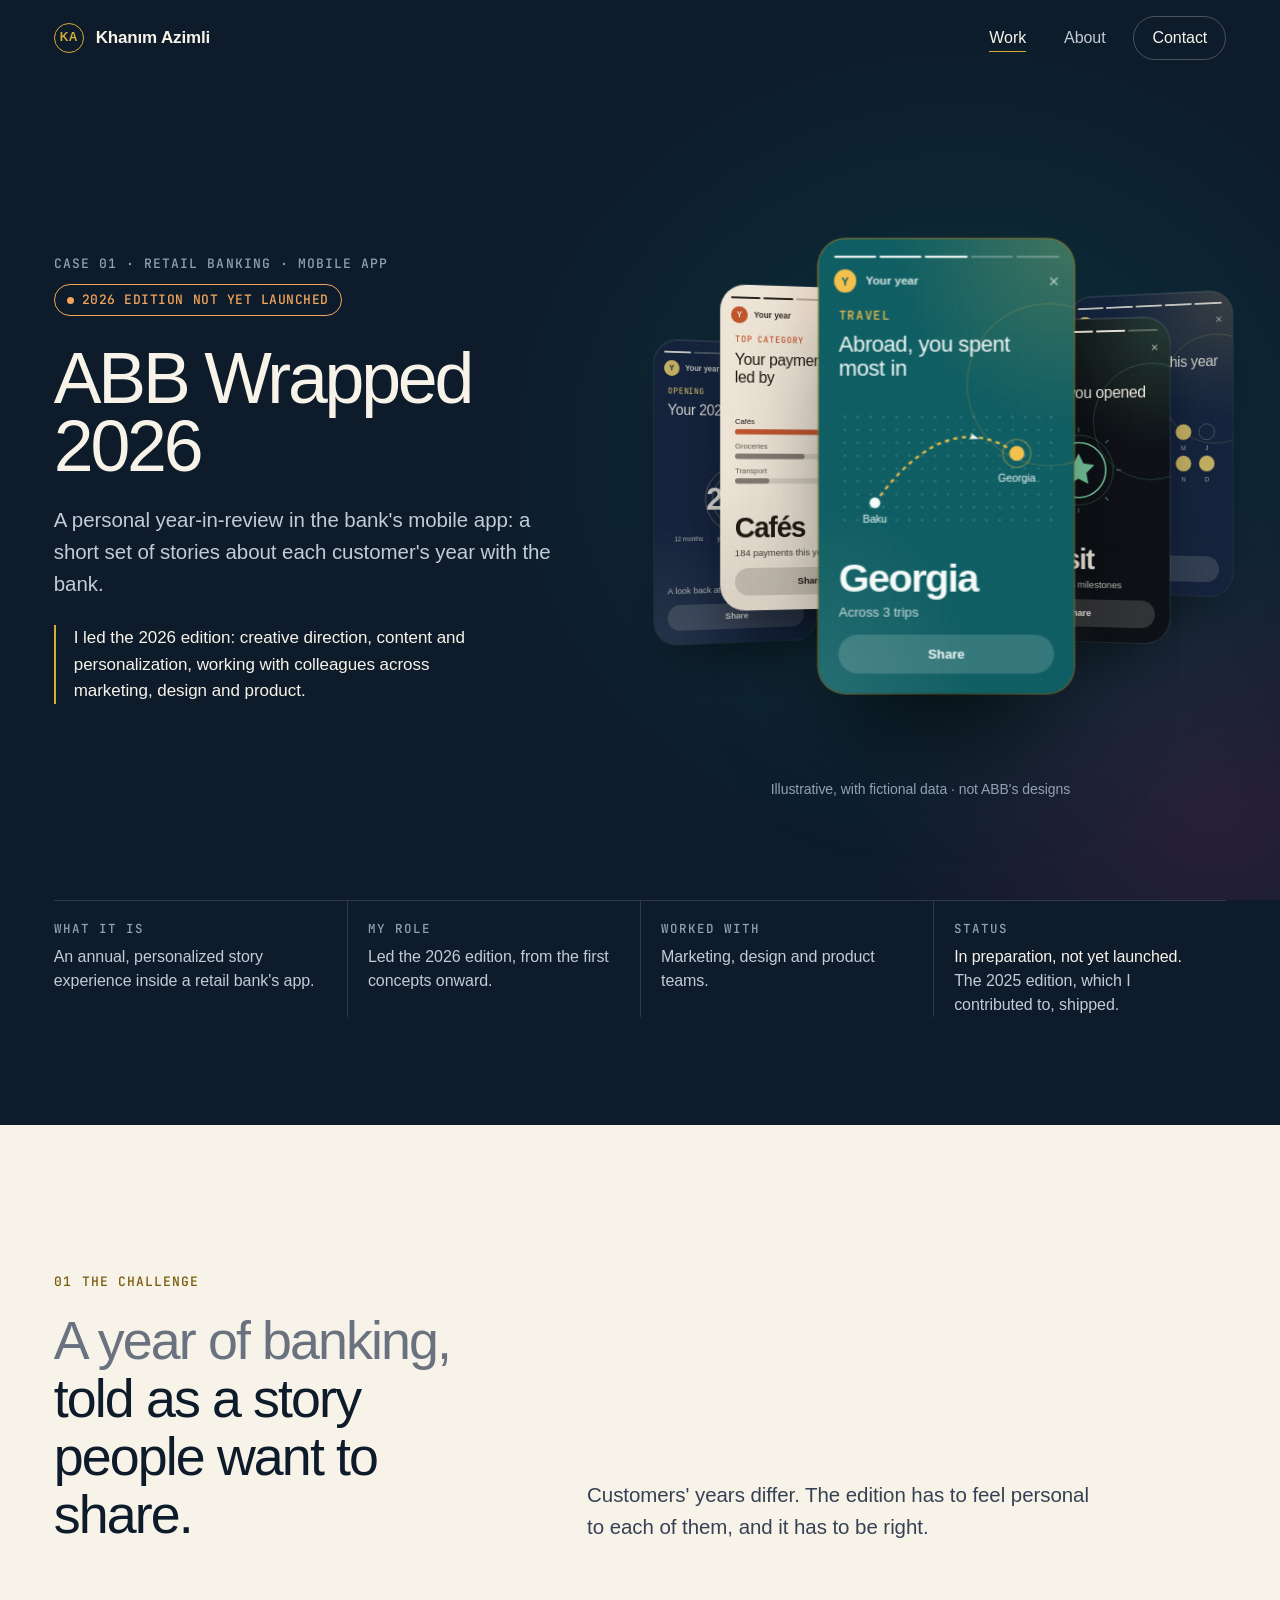
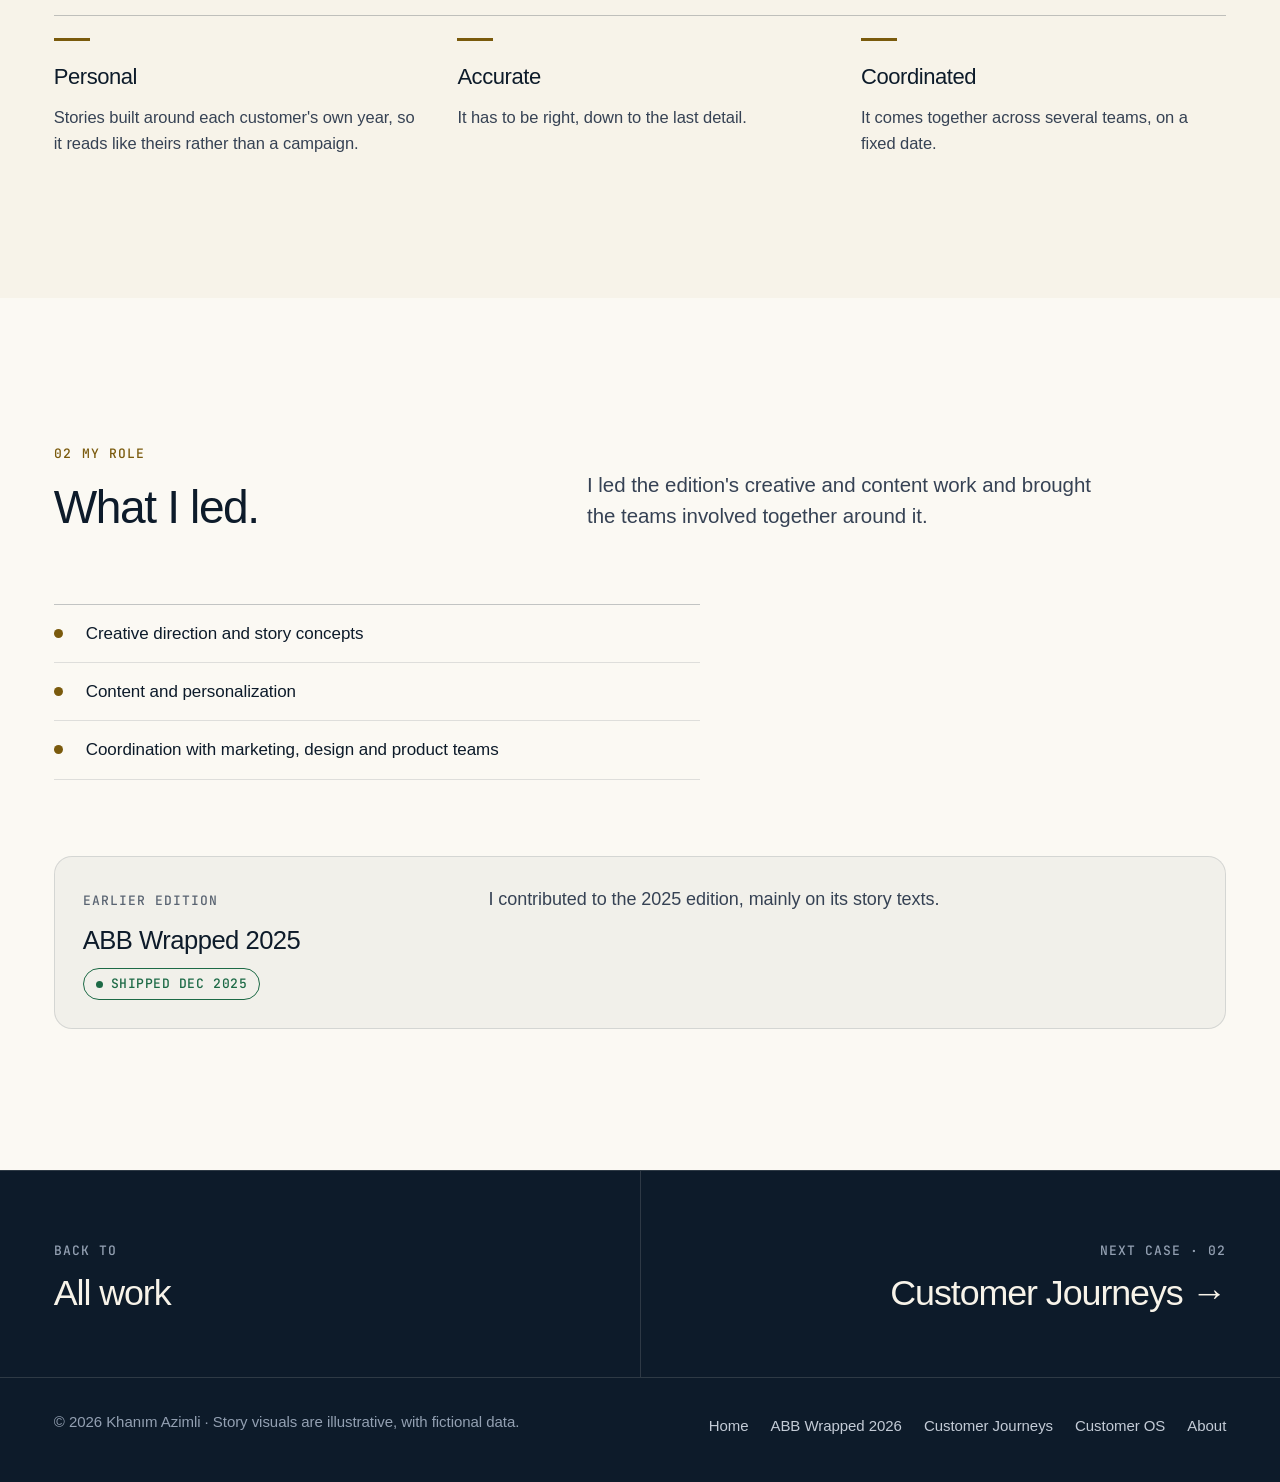
==== commit fde763e1: "Shorten case studies and remove remaining operational detail - ABB Wrapped 2026: remove the story vi" ====
--- a/abb-wrapped/index.html
+++ b/abb-wrapped/index.html
@@ -65,27 +65,6 @@
 .tri i { display: block; width: 36px; height: 3px; background: var(--gold-ink); margin-bottom: 18px; }
 @media (max-width: 760px) { .tri { grid-template-columns: 1fr; } }
 
-/* 02 · story viewer */
-.exp { display: grid; grid-template-columns: minmax(0, 5fr) minmax(0, 6fr); gap: clamp(28px, 5vw, 80px); align-items: center; }
-.exp > * { min-width: 0; }
-.view { position: relative; max-width: 330px; width: 100%; margin: 0 auto; }
-.view .phone { width: 100%; }
-.view .phone > * { transition: opacity .3s var(--e), transform .3s var(--e); }
-.view .phone.fade > * { opacity: 0; transform: translateY(8px); }
-.view .tap { position: absolute; top: 0; bottom: 0; width: 40%; background: transparent; border: 0; z-index: 3; }
-.view .tap.l { left: 0; } .view .tap.r { right: 0; }
-.ctl { display: flex; justify-content: center; align-items: center; gap: 12px; margin-top: 16px; }
-.ctl button { width: 46px; height: 46px; border-radius: 50%; border: 1px solid var(--ln-d2); background: transparent; font-size: 18px; }
-.ctl button:hover { border-color: var(--gold); }
-.ctl span { font: 500 14px var(--m); color: var(--tx-3); min-width: 60px; text-align: center; }
-.why .rule { margin-top: 14px; font-size: clamp(22px, 2.2vw, 30px); line-height: 1.3; letter-spacing: -.02em; min-height: 2.6em; }
-.seq { margin-top: 28px; display: grid; gap: 4px; border-top: 1px solid var(--ln-d); padding-top: 16px; }
-.seq button { text-align: left; display: flex; gap: 12px; align-items: center; min-height: 44px; padding: 8px 10px; border-radius: 10px; border: 0; background: transparent; color: var(--tx-3); font-size: 16px; }
-.seq button i { width: 28px; height: 28px; border-radius: 50%; border: 1px solid var(--ln-d2); display: grid; place-items: center; font: 500 12px var(--m); }
-.seq button[aria-current="true"] { color: var(--tx); background: rgba(247, 243, 233, .05); }
-.seq button[aria-current="true"] i { border-color: var(--gold); background: var(--gold); color: var(--navy); }
-@media (max-width: 860px) { .exp { grid-template-columns: 1fr; } .view { max-width: 270px; } }
-
 /* 03 · role */
 .role2 { display: grid; grid-template-columns: minmax(0, 7fr) minmax(0, 5fr); gap: clamp(24px, 5vw, 72px); }
 .role2 > * { min-width: 0; }
@@ -124,7 +103,7 @@
         <div class="crumbs" data-rv><span class="lbl">Case 01 · Retail banking · Mobile app</span><span class="st wait">2026 edition not yet launched</span></div>
         <h1 id="t" data-rv style="--d:.06s">ABB Wrapped 2026</h1>
         <p class="lede sub" data-rv style="--d:.12s">A personal year-in-review in the bank's mobile app: a short set of stories about each customer's year with the bank.</p>
-        <p class="mine" data-rv style="--d:.18s">I led the 2026 edition: creative direction, content and personalization, working with Marketing, Design, product and backend teams.<span>Approval, integration and launch are owned by the bank's product and backend teams.</span></p>
+        <p class="mine" data-rv style="--d:.18s">I led the 2026 edition: creative direction, content and personalization, working with colleagues across marketing, design and product.</p>
       </div>
       <div class="stage" id="stage" data-rv="fade" aria-hidden="true">
         <div class="rig" id="rig"></div>
@@ -137,9 +116,9 @@
     <div class="wrap">
       <dl class="facts" style="margin-top:0" data-rv>
         <div><dt>What it is</dt><dd>An annual, personalized story experience inside a retail bank's app.</dd></div>
-        <div><dt>My role</dt><dd>Led the 2026 edition, from first concepts to a set ready for hand-off.</dd></div>
-        <div><dt>Worked with</dt><dd>Marketing, Design, product owners and backend engineers.</dd></div>
-        <div><dt>Status</dt><dd><b>Ready for hand-off.</b> Not launched. The 2025 edition, which I contributed to, shipped.</dd></div>
+        <div><dt>My role</dt><dd>Led the 2026 edition, from the first concepts onward.</dd></div>
+        <div><dt>Worked with</dt><dd>Marketing, design and product teams.</dd></div>
+        <div><dt>Status</dt><dd><b>In preparation, not yet launched.</b> The 2025 edition, which I contributed to, shipped.</dd></div>
       </dl>
     </div>
   </section>
@@ -148,34 +127,12 @@
     <div class="wrap">
       <div class="sh">
         <div><span class="lbl g" data-rv><span class="n">01</span> The challenge</span><h2 class="stmt" id="s1" data-rv style="--d:.06s"><span class="m">A year of banking,</span> told as a story people want to share.</h2></div>
-        <p class="lede" data-rv style="--d:.12s">Every customer's year is different. The edition has to feel personal to each of them, and it has to be right.</p>
+        <p class="lede" data-rv style="--d:.12s">Customers' years differ. The edition has to feel personal to each of them, and it has to be right.</p>
       </div>
       <div class="tri">
         <div data-rv><i></i><b>Personal</b><p>Stories built around each customer's own year, so it reads like theirs rather than a campaign.</p></div>
-        <div data-rv style="--d:.08s"><i></i><b>Accurate</b><p>Every value a customer sees comes from their own data, and has to be correct.</p></div>
-        <div data-rv style="--d:.16s"><i></i><b>Coordinated</b><p>Creative, content, data and delivery come together across several teams on a fixed date.</p></div>
-      </div>
-    </div>
-  </section>
-
-  <section class="sec dk" id="experience" aria-labelledby="s2">
-    <div class="wrap">
-      <div class="exp" id="exp">
-        <div>
-          <div class="view">
-            <div class="phone" id="ph" role="img" aria-live="polite" aria-label=""></div>
-            <button class="tap l" type="button" id="tl" aria-label="Previous story"></button>
-            <button class="tap r" type="button" id="tr" aria-label="Next story"></button>
-          </div>
-          <div class="ctl"><button type="button" id="bp" aria-label="Previous story">←</button><span id="pos" aria-hidden="true">1 / 5</span><button type="button" id="bn" aria-label="Next story">→</button></div>
-        </div>
-        <div class="why">
-          <span class="lbl g" data-rv><span class="n">02</span> The experience</span>
-          <h2 class="h2" id="s2" data-rv style="--d:.06s;margin-top:18px">Tap through a year in stories.</h2>
-          <p class="rule" id="rule" aria-live="polite"></p>
-          <div class="seq" id="seq" role="group" aria-label="Stories"></div>
-          <p class="note" style="margin-top:22px">Illustrative stories with invented people and amounts. Not ABB's designs or the 2026 content.</p>
-        </div>
+        <div data-rv style="--d:.08s"><i></i><b>Accurate</b><p>It has to be right, down to the last detail.</p></div>
+        <div data-rv style="--d:.16s"><i></i><b>Coordinated</b><p>It comes together across several teams, on a fixed date.</p></div>
       </div>
     </div>
   </section>
@@ -183,24 +140,18 @@
   <section class="sec lt2" aria-labelledby="s3">
     <div class="wrap">
       <div class="sh">
-        <div><span class="lbl g" data-rv><span class="n">03</span> My role</span><h2 class="h2" id="s3" data-rv style="--d:.06s">What I led, and what other teams own.</h2></div>
-        <p class="lede" data-rv style="--d:.12s">I prepared the edition and checked it before hand-off. Putting it into the app and launching it is with other teams.</p>
+        <div><span class="lbl g" data-rv><span class="n">02</span> My role</span><h2 class="h2" id="s3" data-rv style="--d:.06s">What I led.</h2></div>
+        <p class="lede" data-rv style="--d:.12s">I led the edition's creative and content work and brought the teams involved together around it.</p>
       </div>
       <div class="role2">
-        <div data-rv><h3>Led by me</h3><ul>
+        <div data-rv><ul>
           <li>Creative direction and story concepts</li>
-          <li>Content for the story set, developed with AI assistance and reviewed by me</li>
-          <li>The personalization approach: which moments each customer sees</li>
-          <li>Coordination across Marketing, Design, product and backend teams</li>
-          <li>Production tracking and my own checks before hand-off</li></ul></div>
-        <div class="oth" data-rv style="--d:.08s"><h3>Owned by other teams</h3><ul>
-          <li><span>Product approval</span><span class="st wait">Pending</span></li>
-          <li><span>Backend integration</span><span class="st wait">Pending</span></li>
-          <li><span>Bank QA and launch</span><span class="st plan">Not yet</span></li></ul></div>
+          <li>Content and personalization</li>
+          <li>Coordination with marketing, design and product teams</li></ul></div>
       </div>
       <div class="y25" data-rv>
         <div><span class="lbl">Earlier edition</span><h3 class="h3" style="margin-top:12px">ABB Wrapped 2025</h3><p style="margin-top:12px"><span class="st done">Shipped Dec 2025</span></p></div>
-        <div class="body"><p>I contributed to the 2025 edition, which shipped in December 2025. I wrote the main story text, the closing message and messages for some customer groups, and reviewed other texts and visuals with colleagues. Design and an agency produced the visuals; Marketing approved the texts.</p></div>
+        <div class="body"><p>I contributed to the 2025 edition, mainly on its story texts.</p></div>
       </div>
     </div>
   </section>
@@ -225,11 +176,10 @@
 <script>
 (function () {
   if (!window.KAStory) return;
-  var L = KAStory.list, SEQ = L.slice(0, 5);
-  function esc(s) { return String(s).replace(/[&<>"]/g, function (c) { return { '&': '&amp;', '<': '&lt;', '>': '&gt;', '"': '&quot;' }[c]; }); }
+  var L = KAStory.list;
   var rig = document.getElementById('rig');
   if (rig) {
-    var H = [[L[2], 'p0', 2, 5], [L[1], 'p1', 1, 5], [L[3], 'p2', 3, 5], [L[5], 'p3', 0, 3], [L[6], 'p4', 0, 4]];
+    var H = [[L[2], 'p0', 2, 5], [L[1], 'p1', 1, 5], [L[3], 'p2', 3, 5], [L[0], 'p3', 0, 5], [L[4], 'p4', 4, 5]];
     rig.innerHTML = H.map(function (h, i) { return '<div class="phone ' + h[1] + '" style="' + KAStory.style(h[0]) + ';transition-delay:' + (i * .08) + 's">' + KAStory.inner(h[0], h[2], h[3]) + '</div>'; }).join('');
     var stg = document.getElementById('stage');
     if (!KA.reduced && matchMedia('(hover: hover) and (min-width: 1081px)').matches) {
@@ -237,21 +187,6 @@
       stg.addEventListener('pointerleave', function () { rig.style.transform = ''; });
     }
   }
-  var exp = document.getElementById('exp'); if (!exp) return;
-  var ph = document.getElementById('ph'), rule = document.getElementById('rule'), seq = document.getElementById('seq'), pos = document.getElementById('pos'), si = 0;
-  function show(anim) {
-    var x = SEQ[si];
-    function paint() { ph.setAttribute('style', KAStory.style(x)); ph.innerHTML = KAStory.inner(x, si, SEQ.length); ph.setAttribute('aria-label', 'Story ' + (si + 1) + ' of ' + SEQ.length + '. ' + KAStory.label(x)); ph.classList.remove('fade'); }
-    if (anim && !KA.reduced) { ph.classList.add('fade'); setTimeout(paint, 200); } else paint();
-    rule.textContent = x.c; pos.textContent = (si + 1) + ' / ' + SEQ.length;
-    seq.innerHTML = SEQ.map(function (y, j) { return '<button type="button" data-s="' + j + '"' + (j === si ? ' aria-current="true"' : '') + '><i>' + (j + 1) + '</i>' + esc(y.k) + '</button>'; }).join('');
-  }
-  function go(d) { si = (si + d + SEQ.length) % SEQ.length; show(true); }
-  seq.addEventListener('click', function (e) { var b = e.target.closest('[data-s]'); if (b) { si = +b.dataset.s; show(true); } });
-  ['bn', 'tr'].forEach(function (id) { document.getElementById(id).addEventListener('click', function () { go(1); }); });
-  ['bp', 'tl'].forEach(function (id) { document.getElementById(id).addEventListener('click', function () { go(-1); }); });
-  exp.addEventListener('keydown', function (e) { if (e.key === 'ArrowRight') go(1); else if (e.key === 'ArrowLeft') go(-1); });
-  show(false);
 })();
 </script>
 </body>
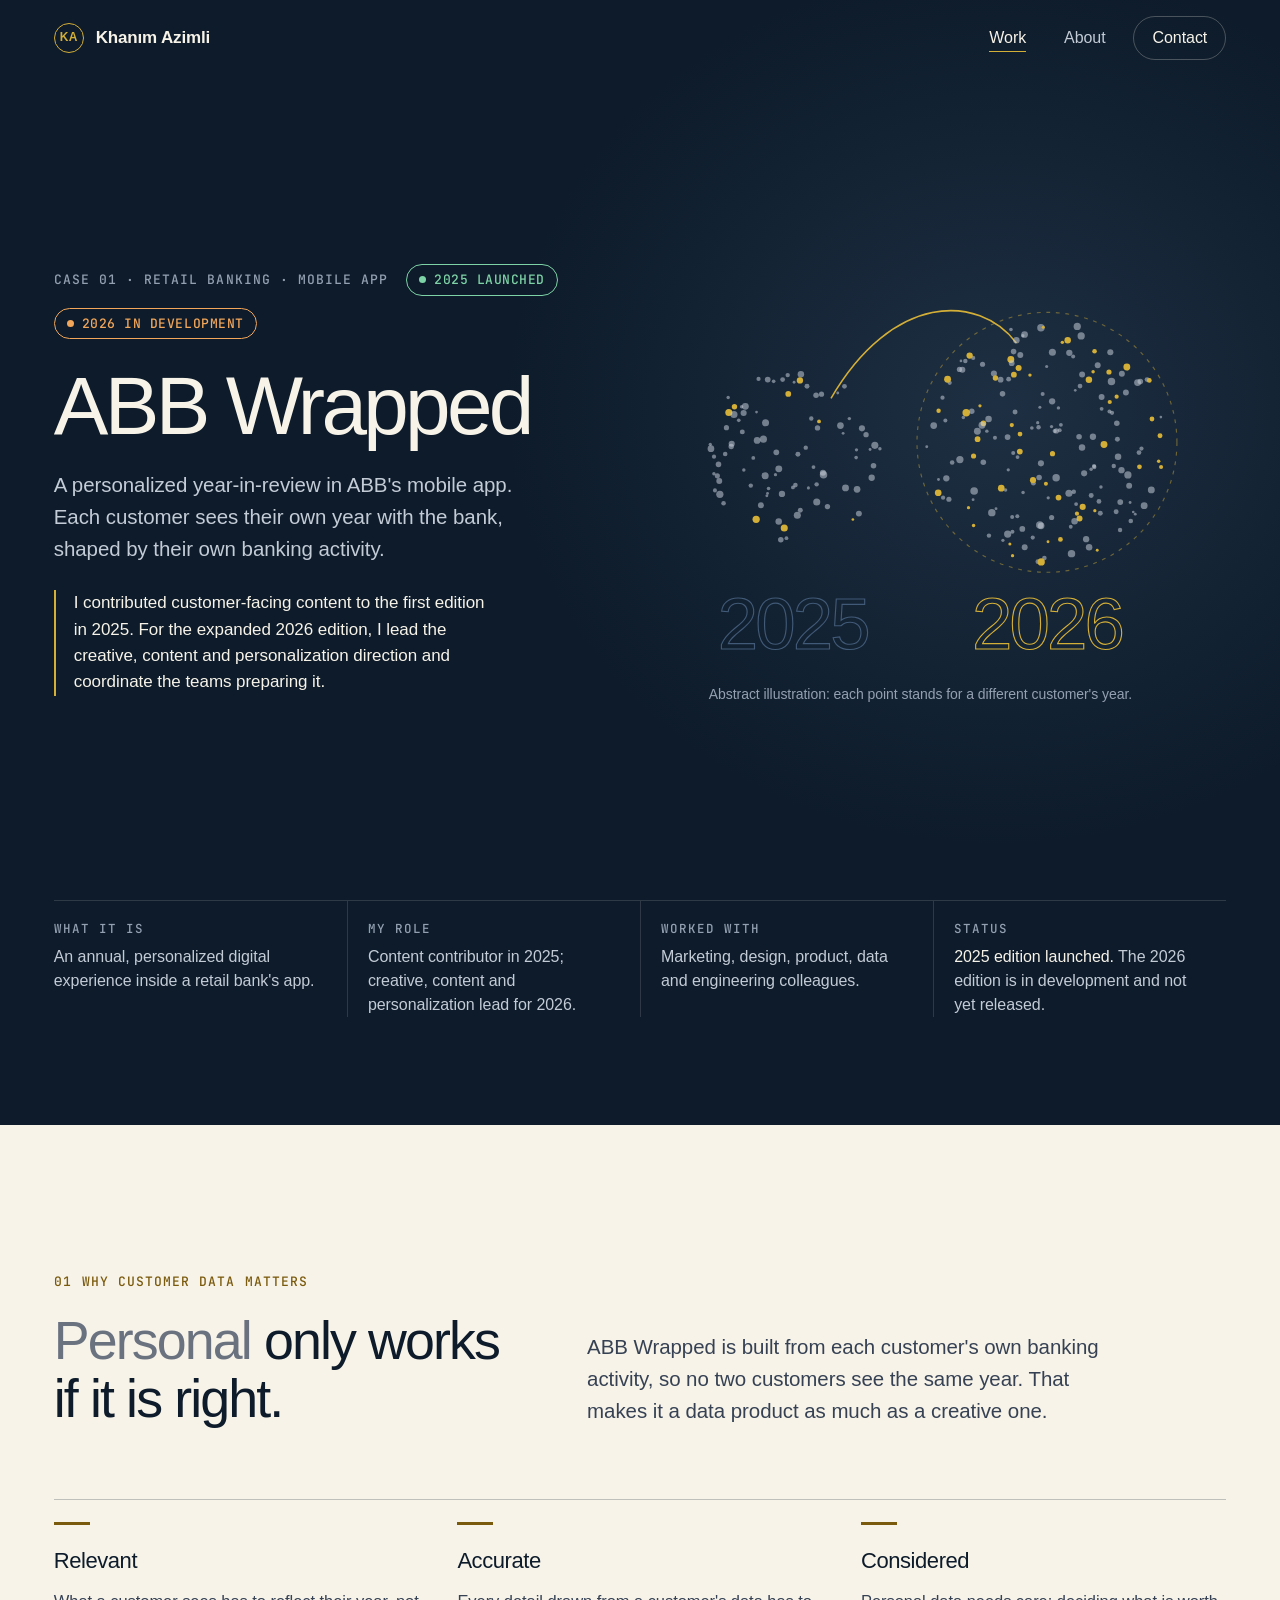
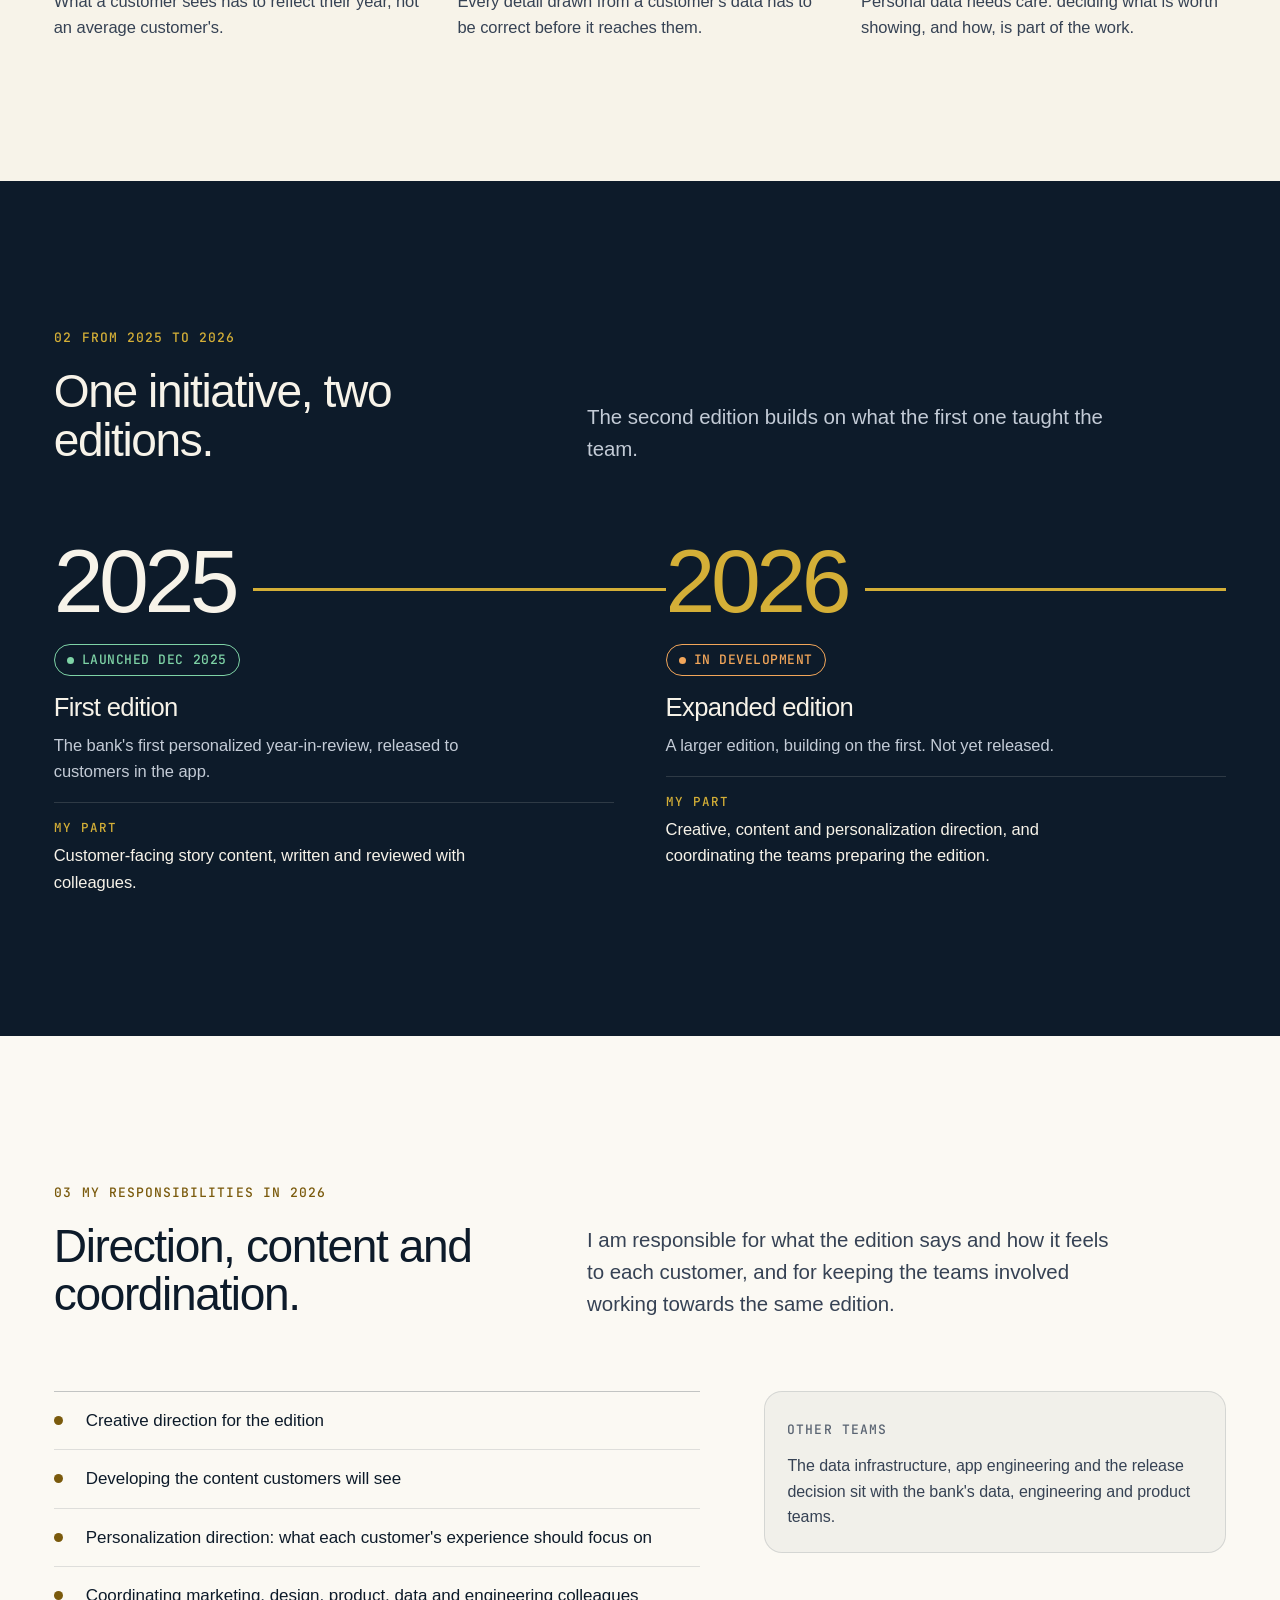
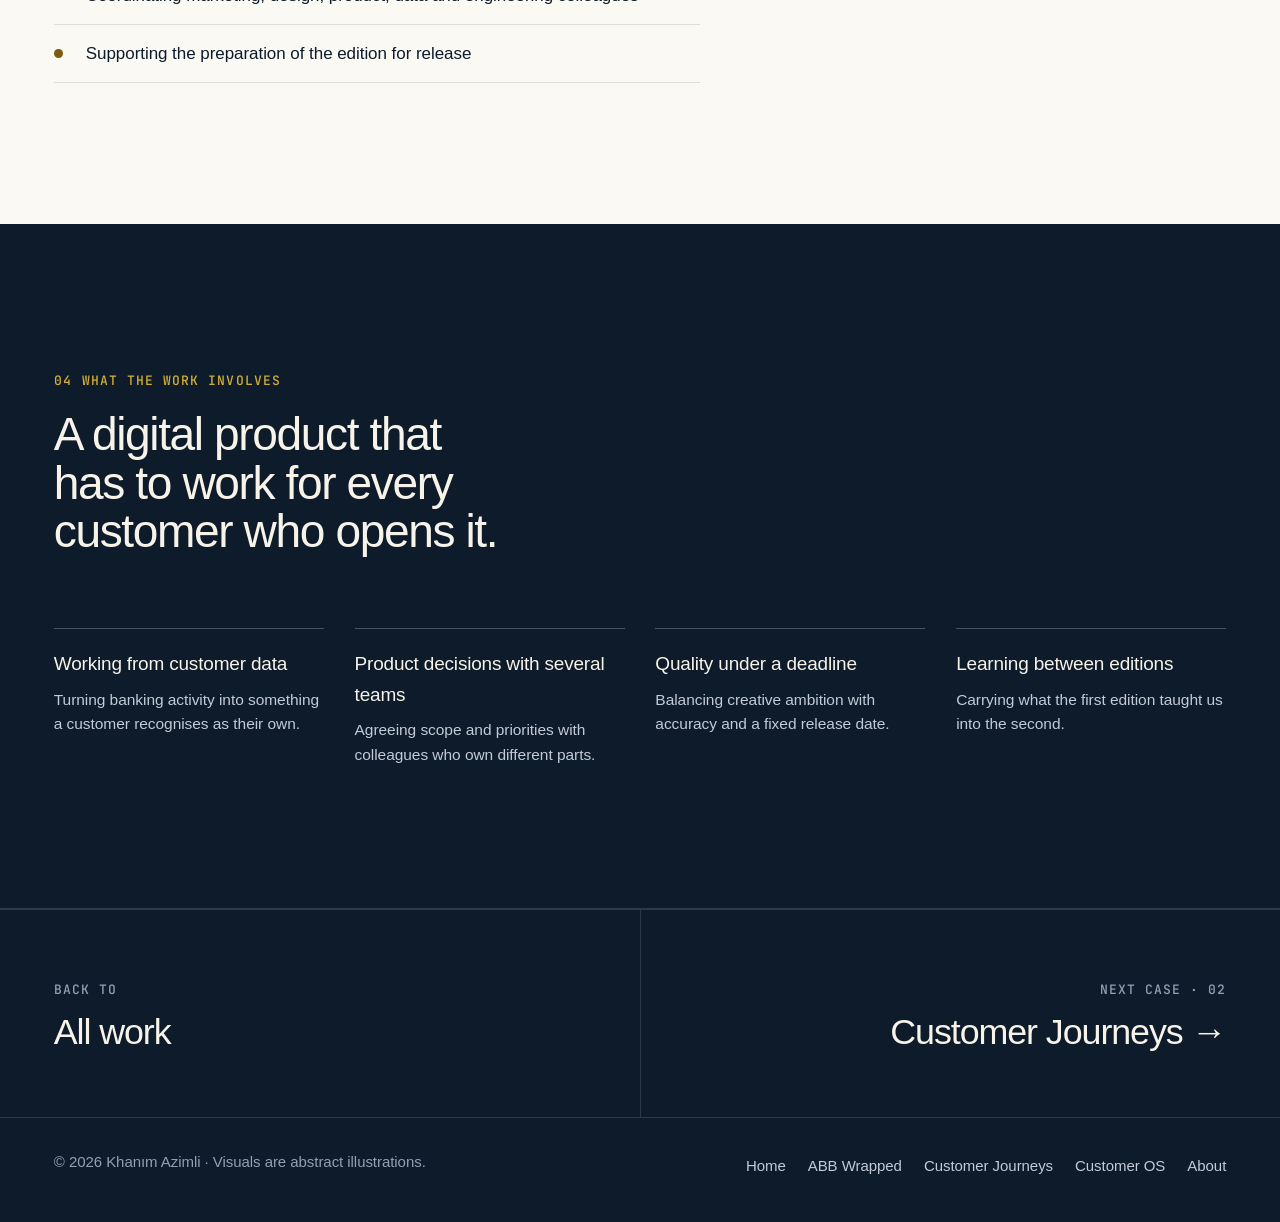
==== commit 3ded77cb: "Reposition portfolio for consulting applications - Homepage: hero covers banking CX, data analysis w" ====
--- a/abb-wrapped/index.html
+++ b/abb-wrapped/index.html
@@ -12,12 +12,12 @@
 </script>
 <meta charset="utf-8">
 <meta name="viewport" content="width=device-width, initial-scale=1">
-<title>ABB Wrapped 2026 · Khanım Azimli</title>
-<meta name="description" content="Case study: ABB Wrapped 2026, a personal year-in-review in a bank's mobile app. I led the 2026 edition's creative direction, content and personalization. Not yet launched.">
+<title>ABB Wrapped · Khanım Azimli</title>
+<meta name="description" content="Case study: ABB Wrapped, a personalized year-in-review in ABB's mobile app shaped by each customer's own banking activity. First edition launched in 2025; expanded 2026 edition in development.">
 <link rel="canonical" href="https://khanimazimli.github.io/abb-wrapped/">
 <meta property="og:type" content="article">
-<meta property="og:title" content="ABB Wrapped 2026 · case study">
-<meta property="og:description" content="A personal year-in-review in a bank's mobile app. 2026 edition in preparation, not yet launched.">
+<meta property="og:title" content="ABB Wrapped · case study">
+<meta property="og:description" content="A data-informed, personalized digital banking experience. 2025 launched; 2026 in development.">
 <meta property="og:url" content="https://khanimazimli.github.io/abb-wrapped/">
 <meta name="theme-color" content="#0D1B2A">
 <link rel="icon" href="data:image/svg+xml,%3Csvg xmlns='http://www.w3.org/2000/svg' viewBox='0 0 32 32'%3E%3Crect width='32' height='32' rx='16' fill='%230D1B2A'/%3E%3Ccircle cx='16' cy='16' r='12' fill='none' stroke='%23D4AF37' stroke-width='1.6'/%3E%3Ctext x='16' y='20.5' font-family='Arial' font-size='11' font-weight='700' fill='%23D4AF37' text-anchor='middle'%3EKA%3C/text%3E%3C/svg%3E">
@@ -28,56 +28,48 @@
 <link rel="stylesheet" href="https://fonts.googleapis.com/css2?family=JetBrains+Mono:wght@500&display=swap">
 <link rel="stylesheet" href="../assets/studio.css">
 <style>
-/* identity: warm story colours over deep navy */
-.wh { background: radial-gradient(55% 70% at 75% 50%, rgba(15, 94, 99, .35), transparent 70%), radial-gradient(40% 50% at 95% 90%, rgba(74, 37, 69, .45), transparent 70%), var(--navy); }
+.wh { background: radial-gradient(55% 70% at 78% 45%, rgba(65, 90, 119, .32), transparent 70%), var(--navy); }
 .wh .wrap { display: grid; grid-template-columns: minmax(0, 5fr) minmax(0, 6fr); gap: clamp(24px, 4vw, 64px); align-items: center; }
-.wh h1 { font-size: clamp(46px, 5.6vw, 84px); letter-spacing: -.045em; line-height: .95; }
+.wh .wrap > * { min-width: 0; }
+.wh h1 { font-size: clamp(50px, 6.4vw, 96px); letter-spacing: -.045em; line-height: .95; }
 .wh .sub { margin-top: 24px; }
-.wh .mine { margin-top: 26px; padding-left: 18px; border-left: 2px solid var(--gold); color: var(--tx); font-size: 17px; line-height: 1.55; max-width: 44ch; }
-.wh .mine span { display: block; color: var(--tx-3); font-size: 15px; margin-top: 6px; }
-.stage { position: relative; height: clamp(440px, 50vw, 640px); perspective: 1600px; overflow: visible; clip-path: inset(-20% -40% -10% 0); }
-.stage .rig { position: absolute; inset: 0; transform-style: preserve-3d; transition: transform .8s var(--e); }
-.stage .phone { position: absolute; left: 54%; top: 48%; width: clamp(150px, 14.5vw, 210px); transition: transform 1.2s var(--e), opacity 1.2s var(--e); }
-.stage .phone.p0 { width: clamp(200px, 19vw, 276px); transform: translate(-50%, -50%) translateZ(80px); z-index: 5; box-shadow: 0 60px 120px -40px rgba(0, 0, 0, .9), 0 0 0 1px rgba(212, 175, 55, .6); }
-.stage .phone.p1 { transform: translate(-50%, -50%) translate(-74%, -6%) translateZ(-40px) rotateY(16deg); z-index: 4; }
-.stage .phone.p2 { transform: translate(-50%, -50%) translate(74%, 4%) translateZ(-40px) rotateY(-16deg); z-index: 4; }
-.stage .phone.p3 { transform: translate(-50%, -50%) translate(-122%, 8%) translateZ(-160px) rotateY(24deg); z-index: 3; opacity: .82; }
-.stage .phone.p4 { transform: translate(-50%, -50%) translate(122%, -8%) translateZ(-160px) rotateY(-24deg); z-index: 3; opacity: .82; }
-.js .stage:not(.in) .phone { transform: translate(-50%, -40%) scale(.92); opacity: 0; }
-.stage .cap { position: absolute; left: 50%; bottom: 0; transform: translateX(-50%); font-size: 14px; color: var(--tx-3); white-space: nowrap; }
-@media (max-width: 1080px) { .wh .wrap { grid-template-columns: 1fr; } .stage { height: 560px; } }
-@media (max-width: 640px) {
-  .stage { height: 460px; margin-top: 8px; }
-  .stage .phone { width: 150px; }
-  .stage .phone.p0 { width: 196px; }
-  .stage .phone.p1 { transform: translate(-50%, -50%) translate(-58%, -4%) translateZ(-40px) rotateY(14deg); }
-  .stage .phone.p2 { transform: translate(-50%, -50%) translate(58%, 4%) translateZ(-40px) rotateY(-14deg); }
-  .stage .phone.p3, .stage .phone.p4 { display: none; }
-  .stage .cap { white-space: normal; text-align: center; width: 100%; }
-}
-
-
-/* 01 · challenge */
+.wh .mine { margin-top: 26px; padding-left: 18px; border-left: 2px solid var(--gold); color: var(--tx); font-size: 17px; line-height: 1.55; max-width: 46ch; }
+.wh .edv figcaption { margin-top: 8px; text-align: center; font-size: 14px; color: var(--tx-3); }
+@media (max-width: 1080px) { .wh .wrap { grid-template-columns: 1fr; } }
 .tri { display: grid; grid-template-columns: repeat(3, minmax(0, 1fr)); gap: clamp(16px, 3vw, 40px); border-top: 1px solid var(--ln-l2); }
-.tri div { padding-top: 22px; }
+.tri > div { padding-top: 22px; }
 .tri b { display: block; font-size: 22px; font-weight: 500; letter-spacing: -.02em; }
 .tri p { margin-top: 10px; color: var(--ink-2); font-size: 16.5px; }
 .tri i { display: block; width: 36px; height: 3px; background: var(--gold-ink); margin-bottom: 18px; }
 @media (max-width: 760px) { .tri { grid-template-columns: 1fr; } }
-
-/* 03 · role */
-.role2 { display: grid; grid-template-columns: minmax(0, 7fr) minmax(0, 5fr); gap: clamp(24px, 5vw, 72px); }
-.role2 > * { min-width: 0; }
-.role2 h3 { font-size: 22px; margin-bottom: 14px; }
-.role2 ul { border-top: 1px solid var(--ln-l2); }
-.role2 li { padding: 15px 0; border-bottom: 1px solid var(--ln-l); font-size: 17px; display: grid; grid-template-columns: 22px 1fr; gap: 10px; }
-.role2 li::before { content: ""; width: 9px; height: 9px; border-radius: 50%; margin-top: 9px; background: var(--gold-ink); }
-.role2 .oth li { color: var(--ink-2); grid-template-columns: 22px 1fr auto; align-items: center; }
-.role2 .oth li::before { margin-top: 0; }
-.role2 .oth li::before { background: transparent; box-shadow: inset 0 0 0 1.5px var(--ink-3); margin-top: 0; }
-@media (max-width: 860px) { .role2 { grid-template-columns: 1fr; } }
-.y25 { margin-top: clamp(48px, 6vw, 80px); display: grid; grid-template-columns: minmax(0, 4fr) minmax(0, 8fr); gap: clamp(20px, 4vw, 56px); padding: 28px; border-radius: var(--r); background: rgba(13, 27, 42, .04); border: 1px solid var(--ln-l); }
-@media (max-width: 760px) { .y25 { grid-template-columns: 1fr; } }
+.tl2 { position: relative; display: grid; grid-template-columns: 1fr 1fr; gap: clamp(20px, 4vw, 56px); }
+.tl2::before { content: ""; position: absolute; left: 0; right: 0; top: 52px; height: 1.5px; background: var(--ln-d2); }
+.tl2 .pr { position: absolute; left: 0; top: 51px; height: 3px; width: 100%; background: var(--gold); transform-origin: 0 50%; transform: scaleX(0); transition: transform 2s var(--e2) .2s; }
+.tl2.in .pr { transform: scaleX(1); }
+.tl2 article { position: relative; }
+.tl2 .yr { font: 500 clamp(64px, 7vw, 104px)/1 var(--f); letter-spacing: -.05em; color: var(--tx); background: var(--navy); padding-right: 18px; display: inline-block; position: relative; z-index: 1; }
+.tl2 article + article .yr { color: var(--gold); }
+.tl2 .st { margin-top: 18px; }
+.tl2 h3 { margin-top: 18px; font-size: clamp(22px, 2vw, 28px); }
+.tl2 p { margin-top: 10px; color: var(--tx-2); font-size: 16.5px; max-width: 46ch; }
+.tl2 .mypart { margin-top: 18px; padding-top: 16px; border-top: 1px solid var(--ln-d); }
+.tl2 .mypart span { display: block; font: 500 12.5px var(--m); letter-spacing: .08em; text-transform: uppercase; color: var(--gold); margin-bottom: 6px; }
+.tl2 .mypart p { margin-top: 0; color: var(--tx); }
+@media (max-width: 760px) { .tl2 { grid-template-columns: 1fr; } .tl2::before, .tl2 .pr { display: none; } }
+.resp { display: grid; grid-template-columns: minmax(0, 7fr) minmax(0, 5fr); gap: clamp(24px, 5vw, 72px); }
+.resp > * { min-width: 0; }
+.resp ul { border-top: 1px solid var(--ln-l2); }
+.resp li { padding: 15px 0; border-bottom: 1px solid var(--ln-l); font-size: 17px; display: grid; grid-template-columns: 22px 1fr; gap: 10px; }
+.resp li::before { content: ""; width: 9px; height: 9px; border-radius: 50%; margin-top: 9px; background: var(--gold-ink); }
+.resp aside { padding: 22px; border-radius: var(--r); background: rgba(13, 27, 42, .04); border: 1px solid var(--ln-l); align-self: start; }
+.resp aside p { margin-top: 10px; color: var(--ink-2); font-size: 16px; }
+@media (max-width: 860px) { .resp { grid-template-columns: 1fr; } }
+.req { display: grid; grid-template-columns: repeat(4, minmax(0, 1fr)); gap: clamp(14px, 2.4vw, 32px); }
+.req div { padding-top: 20px; border-top: 1px solid var(--ln-d2); }
+.req b { display: block; font-size: 19px; font-weight: 500; letter-spacing: -.01em; }
+.req p { margin-top: 8px; color: var(--tx-2); font-size: 15.5px; }
+@media (max-width: 960px) { .req { grid-template-columns: 1fr 1fr; } }
+@media (max-width: 560px) { .req { grid-template-columns: 1fr; } }
 </style>
 </head>
 <body>
@@ -100,25 +92,22 @@
   <section class="chero wh" aria-labelledby="t">
     <div class="wrap">
       <div>
-        <div class="crumbs" data-rv><span class="lbl">Case 01 · Retail banking · Mobile app</span><span class="st wait">2026 edition not yet launched</span></div>
-        <h1 id="t" data-rv style="--d:.06s">ABB Wrapped 2026</h1>
-        <p class="lede sub" data-rv style="--d:.12s">A personal year-in-review in the bank's mobile app: a short set of stories about each customer's year with the bank.</p>
-        <p class="mine" data-rv style="--d:.18s">I led the 2026 edition: creative direction, content and personalization, working with colleagues across marketing, design and product.</p>
+        <div class="crumbs" data-rv><span class="lbl">Case 01 · Retail banking · Mobile app</span><span class="st done">2025 launched</span><span class="st wait">2026 in development</span></div>
+        <h1 id="t" data-rv style="--d:.06s">ABB Wrapped</h1>
+        <p class="lede sub" data-rv style="--d:.12s">A personalized year-in-review in ABB's mobile app. Each customer sees their own year with the bank, shaped by their own banking activity.</p>
+        <p class="mine" data-rv style="--d:.18s">I contributed customer-facing content to the first edition in 2025. For the expanded 2026 edition, I lead the creative, content and personalization direction and coordinate the teams preparing it.</p>
       </div>
-      <div class="stage" id="stage" data-rv="fade" aria-hidden="true">
-        <div class="rig" id="rig"></div>
-        <p class="cap">Illustrative, with fictional data · not ABB's designs</p>
-      </div>
+      <figure class="edv" id="edW" data-rv="fade" style="margin:0"><svg aria-hidden="true"></svg><figcaption>Abstract illustration: each point stands for a different customer's year.</figcaption></figure>
     </div>
   </section>
 
   <section class="dk" style="padding-bottom:clamp(56px,7vw,96px)">
     <div class="wrap">
       <dl class="facts" style="margin-top:0" data-rv>
-        <div><dt>What it is</dt><dd>An annual, personalized story experience inside a retail bank's app.</dd></div>
-        <div><dt>My role</dt><dd>Led the 2026 edition, from the first concepts onward.</dd></div>
-        <div><dt>Worked with</dt><dd>Marketing, design and product teams.</dd></div>
-        <div><dt>Status</dt><dd><b>In preparation, not yet launched.</b> The 2025 edition, which I contributed to, shipped.</dd></div>
+        <div><dt>What it is</dt><dd>An annual, personalized digital experience inside a retail bank's app.</dd></div>
+        <div><dt>My role</dt><dd>Content contributor in 2025; creative, content and personalization lead for 2026.</dd></div>
+        <div><dt>Worked with</dt><dd>Marketing, design, product, data and engineering colleagues.</dd></div>
+        <div><dt>Status</dt><dd><b>2025 edition launched.</b> The 2026 edition is in development and not yet released.</dd></div>
       </dl>
     </div>
   </section>
@@ -126,13 +115,27 @@
   <section class="sec lt" aria-labelledby="s1">
     <div class="wrap">
       <div class="sh">
-        <div><span class="lbl g" data-rv><span class="n">01</span> The challenge</span><h2 class="stmt" id="s1" data-rv style="--d:.06s"><span class="m">A year of banking,</span> told as a story people want to share.</h2></div>
-        <p class="lede" data-rv style="--d:.12s">Customers' years differ. The edition has to feel personal to each of them, and it has to be right.</p>
+        <div><span class="lbl g" data-rv><span class="n">01</span> Why customer data matters</span><h2 class="stmt" id="s1" data-rv style="--d:.06s"><span class="m">Personal</span> only works if it is right.</h2></div>
+        <p class="lede" data-rv style="--d:.12s">ABB Wrapped is built from each customer's own banking activity, so no two customers see the same year. That makes it a data product as much as a creative one.</p>
       </div>
       <div class="tri">
-        <div data-rv><i></i><b>Personal</b><p>Stories built around each customer's own year, so it reads like theirs rather than a campaign.</p></div>
-        <div data-rv style="--d:.08s"><i></i><b>Accurate</b><p>It has to be right, down to the last detail.</p></div>
-        <div data-rv style="--d:.16s"><i></i><b>Coordinated</b><p>It comes together across several teams, on a fixed date.</p></div>
+        <div data-rv><i></i><b>Relevant</b><p>What a customer sees has to reflect their year, not an average customer's.</p></div>
+        <div data-rv style="--d:.08s"><i></i><b>Accurate</b><p>Every detail drawn from a customer's data has to be correct before it reaches them.</p></div>
+        <div data-rv style="--d:.16s"><i></i><b>Considered</b><p>Personal data needs care: deciding what is worth showing, and how, is part of the work.</p></div>
+      </div>
+    </div>
+  </section>
+
+  <section class="sec dk" aria-labelledby="s2">
+    <div class="wrap">
+      <div class="sh">
+        <div><span class="lbl g" data-rv><span class="n">02</span> From 2025 to 2026</span><h2 class="h2" id="s2" data-rv style="--d:.06s">One initiative, two editions.</h2></div>
+        <p class="lede" data-rv style="--d:.12s">The second edition builds on what the first one taught the team.</p>
+      </div>
+      <div class="tl2" id="tl2">
+        <span class="pr" aria-hidden="true"></span>
+        <article data-rv><span class="yr">2025</span><br><span class="st done">Launched Dec 2025</span><h3>First edition</h3><p>The bank's first personalized year-in-review, released to customers in the app.</p><div class="mypart"><span>My part</span><p>Customer-facing story content, written and reviewed with colleagues.</p></div></article>
+        <article data-rv style="--d:.12s"><span class="yr">2026</span><br><span class="st wait">In development</span><h3>Expanded edition</h3><p>A larger edition, building on the first. Not yet released.</p><div class="mypart"><span>My part</span><p>Creative, content and personalization direction, and coordinating the teams preparing the edition.</p></div></article>
       </div>
     </div>
   </section>
@@ -140,23 +143,37 @@
   <section class="sec lt2" aria-labelledby="s3">
     <div class="wrap">
       <div class="sh">
-        <div><span class="lbl g" data-rv><span class="n">02</span> My role</span><h2 class="h2" id="s3" data-rv style="--d:.06s">What I led.</h2></div>
-        <p class="lede" data-rv style="--d:.12s">I led the edition's creative and content work and brought the teams involved together around it.</p>
+        <div><span class="lbl g" data-rv><span class="n">03</span> My responsibilities in 2026</span><h2 class="h2" id="s3" data-rv style="--d:.06s">Direction, content and coordination.</h2></div>
+        <p class="lede" data-rv style="--d:.12s">I am responsible for what the edition says and how it feels to each customer, and for keeping the teams involved working towards the same edition.</p>
       </div>
-      <div class="role2">
-        <div data-rv><ul>
-          <li>Creative direction and story concepts</li>
-          <li>Content and personalization</li>
-          <li>Coordination with marketing, design and product teams</li></ul></div>
-      </div>
-      <div class="y25" data-rv>
-        <div><span class="lbl">Earlier edition</span><h3 class="h3" style="margin-top:12px">ABB Wrapped 2025</h3><p style="margin-top:12px"><span class="st done">Shipped Dec 2025</span></p></div>
-        <div class="body"><p>I contributed to the 2025 edition, mainly on its story texts.</p></div>
+      <div class="resp">
+        <ul data-rv>
+          <li>Creative direction for the edition</li>
+          <li>Developing the content customers will see</li>
+          <li>Personalization direction: what each customer's experience should focus on</li>
+          <li>Coordinating marketing, design, product, data and engineering colleagues</li>
+          <li>Supporting the preparation of the edition for release</li>
+        </ul>
+        <aside data-rv style="--d:.08s"><span class="lbl">Other teams</span><p>The data infrastructure, app engineering and the release decision sit with the bank's data, engineering and product teams.</p></aside>
       </div>
     </div>
   </section>
 
-  <nav class="dk" aria-label="Case studies">
+  <section class="sec dk" aria-labelledby="s4">
+    <div class="wrap">
+      <div class="sh">
+        <div><span class="lbl g" data-rv><span class="n">04</span> What the work involves</span><h2 class="h2" id="s4" data-rv style="--d:.06s">A digital product that has to work for every customer who opens it.</h2></div>
+      </div>
+      <div class="req">
+        <div data-rv><b>Working from customer data</b><p>Turning banking activity into something a customer recognises as their own.</p></div>
+        <div data-rv style="--d:.06s"><b>Product decisions with several teams</b><p>Agreeing scope and priorities with colleagues who own different parts.</p></div>
+        <div data-rv style="--d:.12s"><b>Quality under a deadline</b><p>Balancing creative ambition with accuracy and a fixed release date.</p></div>
+        <div data-rv style="--d:.18s"><b>Learning between editions</b><p>Carrying what the first edition taught us into the second.</p></div>
+      </div>
+    </div>
+  </section>
+
+  <nav class="dk" aria-label="Case studies" style="border-top:1px solid var(--ln-d)">
     <div class="wrap nextc">
       <a href="../"><span class="lbl">Back to</span><b>All work</b></a>
       <a href="../customer-journeys/"><span class="lbl">Next case · 02</span><b>Customer Journeys →</b></a>
@@ -166,28 +183,17 @@
 
 <footer class="foot">
       <div class="wrap">
-        <span>© <span id="yr">2026</span> Khanım Azimli · Story visuals are illustrative, with fictional data.</span>
-        <nav aria-label="Footer"><a href="../">Home</a><a href="../abb-wrapped/">ABB Wrapped 2026</a><a href="../customer-journeys/">Customer Journeys</a><a href="../customer-os/">Customer OS</a><a href="../about/">About</a></nav>
+        <span>© <span id="yr">2026</span> Khanım Azimli · Visuals are abstract illustrations.</span>
+        <nav aria-label="Footer"><a href="../">Home</a><a href="../abb-wrapped/">ABB Wrapped</a><a href="../customer-journeys/">Customer Journeys</a><a href="../customer-os/">Customer OS</a><a href="../about/">About</a></nav>
       </div>
     </footer>
 
 <script src="../assets/studio.js"></script>
-<script src="../assets/stories.js"></script>
+<script src="../assets/visuals.js"></script>
 <script>
-(function () {
-  if (!window.KAStory) return;
-  var L = KAStory.list;
-  var rig = document.getElementById('rig');
-  if (rig) {
-    var H = [[L[2], 'p0', 2, 5], [L[1], 'p1', 1, 5], [L[3], 'p2', 3, 5], [L[0], 'p3', 0, 5], [L[4], 'p4', 4, 5]];
-    rig.innerHTML = H.map(function (h, i) { return '<div class="phone ' + h[1] + '" style="' + KAStory.style(h[0]) + ';transition-delay:' + (i * .08) + 's">' + KAStory.inner(h[0], h[2], h[3]) + '</div>'; }).join('');
-    var stg = document.getElementById('stage');
-    if (!KA.reduced && matchMedia('(hover: hover) and (min-width: 1081px)').matches) {
-      stg.addEventListener('pointermove', function (e) { var r = stg.getBoundingClientRect(), x = (e.clientX - r.left) / r.width - .5, y = (e.clientY - r.top) / r.height - .5; rig.style.transform = 'rotateY(' + (x * 8).toFixed(2) + 'deg) rotateX(' + (-y * 6).toFixed(2) + 'deg)'; });
-      stg.addEventListener('pointerleave', function () { rig.style.transform = ''; });
-    }
-  }
-})();
+KAV.editions(document.querySelector('#edW svg'));
+KA.onView(document.getElementById('edW'), function () { document.getElementById('edW').classList.add('in'); }, '0px');
+KA.onView(document.getElementById('tl2'), function () { document.getElementById('tl2').classList.add('in'); });
 </script>
 </body>
 </html>
--- a/assets/studio.css
+++ b/assets/studio.css
@@ -195,32 +195,6 @@
 .lt .more summary::after { color: var(--gold-ink); }
 .more[open] summary::after { transform: rotate(45deg); }
 .more .in { padding: 4px 0 28px; }
-
-/* ---------- story phone (9:16) · illustrative recreations ---------- */
-.phone { position: relative; aspect-ratio: 9 / 16; border-radius: 26px; overflow: hidden; color: var(--sfg, #fff); container-type: inline-size;
-  background:
-    radial-gradient(120% 70% at 100% 0%, color-mix(in srgb, var(--sac, #E9CB6B) 22%, transparent), transparent 60%),
-    radial-gradient(90% 60% at 0% 100%, color-mix(in srgb, var(--sfg, #fff) 10%, transparent), transparent 70%),
-    var(--sbg, #14213D);
-  box-shadow: 0 30px 60px -20px rgba(0, 0, 0, .55), 0 0 0 1px rgba(255, 255, 255, .1), inset 0 1px 0 rgba(255, 255, 255, .12); }
-.phone::before { content: ""; position: absolute; inset: 0; background-image: radial-gradient(currentColor .6px, transparent .7px); background-size: 9px 9px; opacity: .07; pointer-events: none; }
-.phone .bars { position: absolute; top: 3.6%; left: 6%; right: 6%; display: flex; gap: 3px; z-index: 2; }
-.phone .bars i { flex: 1; height: 2.5px; border-radius: 2px; background: currentColor; opacity: .28; }
-.phone .bars i.on { opacity: .95; }
-.phone .top { position: absolute; top: 6.8%; left: 6%; right: 6%; display: flex; align-items: center; gap: 3.5cqw; z-index: 2; font-size: max(8px, 4.6cqw); }
-.phone .top .av { width: 9cqw; height: 9cqw; border-radius: 50%; display: grid; place-items: center; background: var(--sac); color: var(--sbg); font-weight: 700; font-size: max(7px, 4.4cqw); }
-.phone .top .tt { font-weight: 700; opacity: .9; }
-.phone .top .x { margin-left: auto; font-size: max(10px, 7cqw); opacity: .7; line-height: 1; }
-.phone .ps { position: absolute; inset: 0; padding: 27% 8% 8%; display: flex; flex-direction: column; }
-.phone .pk { font: 500 max(8px, 4.8cqw)/1.2 var(--m); letter-spacing: .1em; text-transform: uppercase; color: var(--sac); }
-.phone .ph { margin-top: 4%; font-size: max(11px, 8.6cqw); font-weight: 500; line-height: 1.12; letter-spacing: -.02em; }
-.phone .pviz { flex: 1; display: flex; align-items: center; justify-content: center; min-height: 0; padding: 4% 0; }
-.phone .pviz svg { width: 100%; max-height: 100%; overflow: visible; }
-.phone .pv { font-size: max(18px, 15.5cqw); font-weight: 700; line-height: .95; letter-spacing: -.04em; }
-.phone .pn { margin-top: 3%; font-size: max(8.5px, 5.2cqw); opacity: .82; line-height: 1.35; }
-.phone .pb { margin-top: 6%; align-self: stretch; text-align: center; padding: 4% 0; border-radius: 999px; background: color-mix(in srgb, var(--sfg, #fff) 16%, transparent); font-size: max(8.5px, 5.2cqw); font-weight: 700; }
-.phone .orb { position: absolute; right: -22%; top: 14%; width: 64%; aspect-ratio: 1; border-radius: 50%; border: 1px solid var(--sac); opacity: .22; }
-.phone .orb2 { display: none; }
 
 /* ---------- status list ---------- */
 .stat { display: grid; gap: 0; border-top: 1px solid var(--ln-d); }
@@ -291,3 +265,29 @@
 .absw.in .net .g { transition: stroke-dashoffset 1.8s var(--e2) .9s; stroke-dashoffset: 0; }
 .absw-cap { margin-top: 14px; font-size: 14.5px; color: var(--tx-3); }
 @media (max-width: 640px) { .absw .ab { grid-template-columns: 1fr; } .absw .as { display: none; } .absw .cards { grid-template-columns: 1fr 1fr; } .absw .cards .c:nth-child(3) { display: none; } }
+
+/* ---------- abstract visuals (assets/visuals.js) ---------- */
+.edv svg, .lpv svg { width: 100%; height: auto; display: block; overflow: visible; }
+.ed-y { font: 500 76px var(--f); letter-spacing: -.04em; fill: none; stroke: var(--steel); stroke-width: 1.2; }
+.ed-y2 { stroke: var(--gold); }
+.ed-ring { fill: none; stroke: rgba(212, 175, 55, .45); stroke-width: 1.2; stroke-dasharray: 4 6; }
+.ed-arc { fill: none; stroke: var(--gold); stroke-width: 1.6; stroke-dasharray: 1; stroke-dashoffset: 1; }
+.ed-p { fill: rgba(195, 203, 214, .55); transition: opacity .9s var(--e), transform .9s var(--e); transition-delay: var(--d, 0s); transform-box: fill-box; transform-origin: center; }
+.ed-p.g { fill: var(--gold); }
+.js .edv:not(.in) .ed-p { opacity: 0; transform: scale(.2); }
+.edv.in .ed-arc { transition: stroke-dashoffset 1.6s var(--e2) .9s; stroke-dashoffset: 0; }
+.lp-ring { fill: none; stroke: currentColor; stroke-opacity: .18; stroke-width: 1.5; }
+.lp-arc { fill: none; stroke: var(--gold); stroke-width: 2; stroke-dasharray: 1; stroke-dashoffset: 1; }
+.lpv.in .lp-arc { transition: stroke-dashoffset 2.4s var(--e2) .2s; stroke-dashoffset: 0; }
+.lp-p { fill: currentColor; opacity: .22; }
+.lp-n circle { fill: var(--lp-bg, var(--navy-2)); stroke: currentColor; stroke-opacity: .5; stroke-width: 1.4; transition: stroke .5s, fill .5s; transition-delay: var(--d); }
+.lp-n text { font: 700 16px var(--f); fill: currentColor; letter-spacing: .01em; }
+.lpv.in .lp-n circle { stroke: var(--gold); stroke-opacity: 1; }
+.lp-run { fill: var(--gold); offset-distance: 0%; opacity: 0; }
+.lpv.in .lp-run { animation: lprun 2.4s var(--e2) .2s forwards; }
+@keyframes lprun { 0% { offset-distance: 0%; opacity: 1; } 92% { opacity: 1; } 100% { offset-distance: 100%; opacity: 0; } }
+.lt .lpv, .lt2 .lpv { --lp-bg: var(--paper); color: var(--ink); }
+.lt .lp-arc, .lt2 .lp-arc, .lt .lp-run, .lt2 .lp-run { stroke: var(--gold-ink); }
+.lt .lp-run, .lt2 .lp-run { fill: var(--gold-ink); }
+.lt .lpv.in .lp-n circle, .lt2 .lpv.in .lp-n circle { stroke: var(--gold-ink); }
+.dk .lpv { color: var(--tx); }
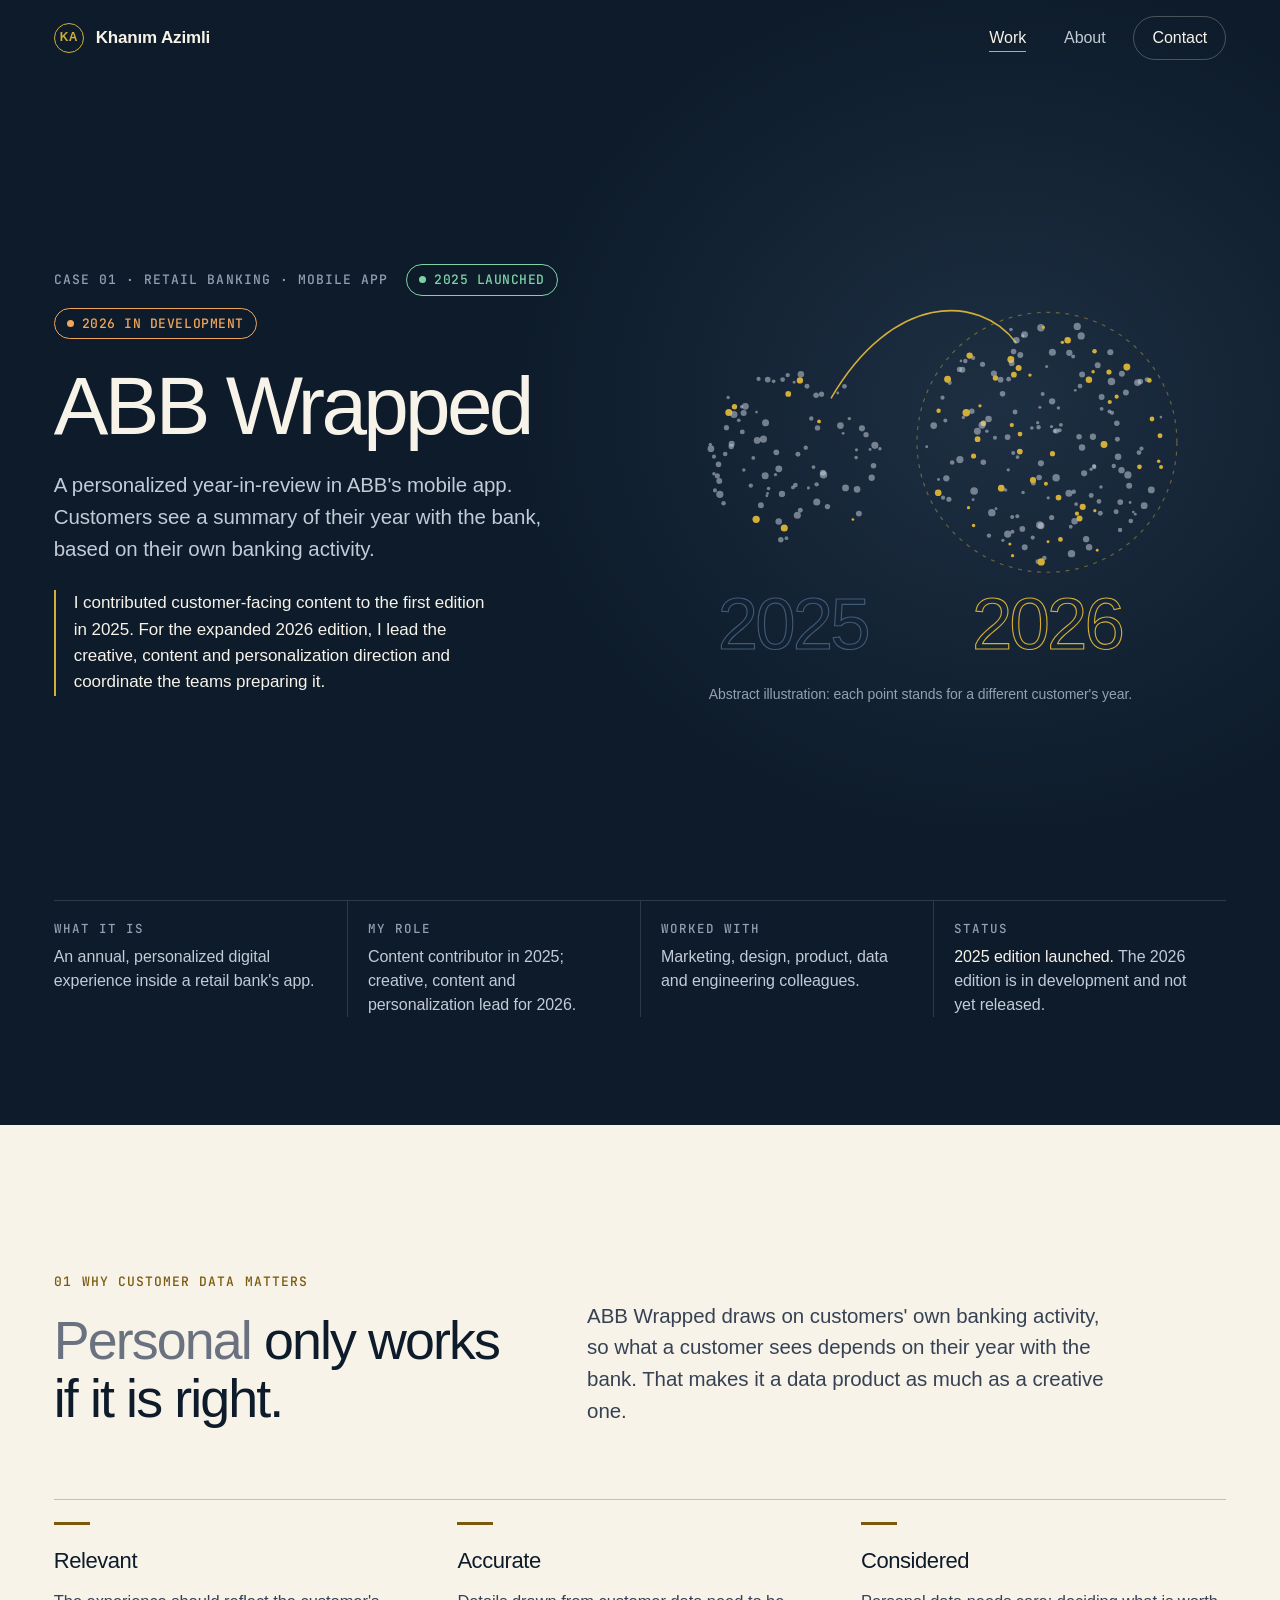
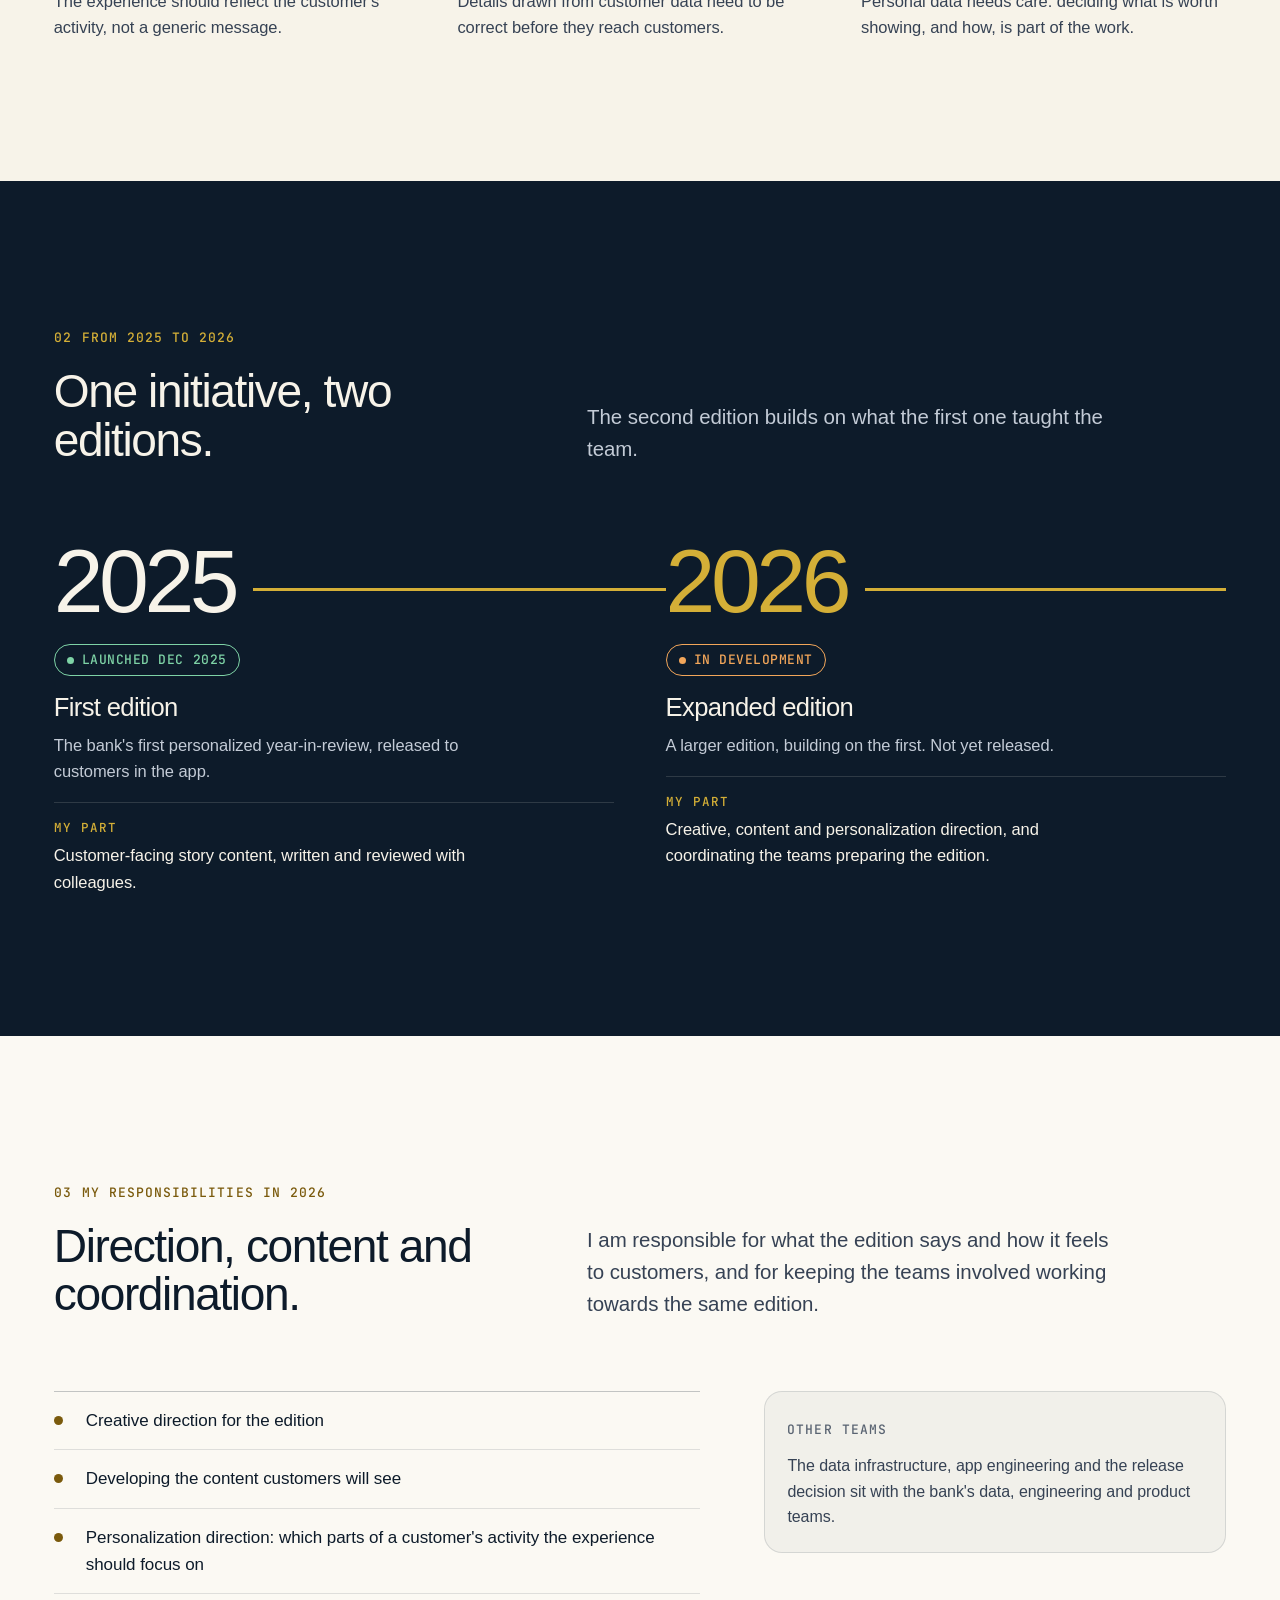
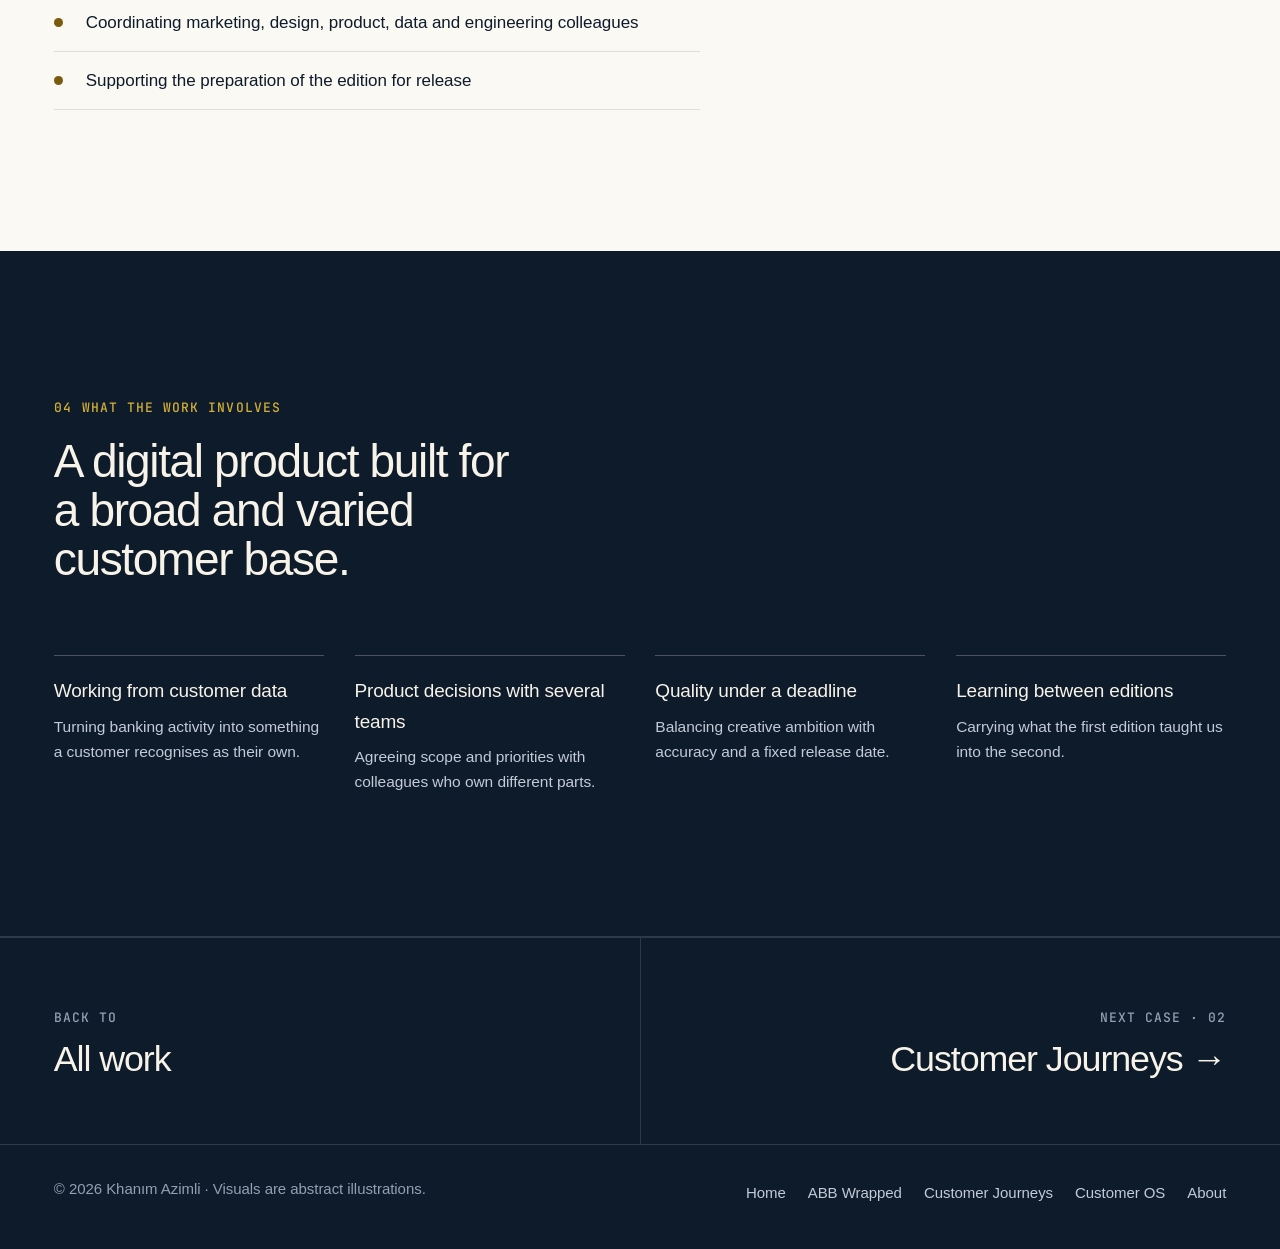
==== commit 64e4e2f3: "Final factual corrections - PASHA Malls and TISA: describe involvement without outcome claims - Cust" ====
--- a/abb-wrapped/index.html
+++ b/abb-wrapped/index.html
@@ -13,7 +13,7 @@
 <meta charset="utf-8">
 <meta name="viewport" content="width=device-width, initial-scale=1">
 <title>ABB Wrapped · Khanım Azimli</title>
-<meta name="description" content="Case study: ABB Wrapped, a personalized year-in-review in ABB's mobile app shaped by each customer's own banking activity. First edition launched in 2025; expanded 2026 edition in development.">
+<meta name="description" content="Case study: ABB Wrapped, a personalized year-in-review in ABB's mobile app based on customers' own banking activity. First edition launched in 2025; expanded 2026 edition in development.">
 <link rel="canonical" href="https://khanimazimli.github.io/abb-wrapped/">
 <meta property="og:type" content="article">
 <meta property="og:title" content="ABB Wrapped · case study">
@@ -94,7 +94,7 @@
       <div>
         <div class="crumbs" data-rv><span class="lbl">Case 01 · Retail banking · Mobile app</span><span class="st done">2025 launched</span><span class="st wait">2026 in development</span></div>
         <h1 id="t" data-rv style="--d:.06s">ABB Wrapped</h1>
-        <p class="lede sub" data-rv style="--d:.12s">A personalized year-in-review in ABB's mobile app. Each customer sees their own year with the bank, shaped by their own banking activity.</p>
+        <p class="lede sub" data-rv style="--d:.12s">A personalized year-in-review in ABB's mobile app. Customers see a summary of their year with the bank, based on their own banking activity.</p>
         <p class="mine" data-rv style="--d:.18s">I contributed customer-facing content to the first edition in 2025. For the expanded 2026 edition, I lead the creative, content and personalization direction and coordinate the teams preparing it.</p>
       </div>
       <figure class="edv" id="edW" data-rv="fade" style="margin:0"><svg aria-hidden="true"></svg><figcaption>Abstract illustration: each point stands for a different customer's year.</figcaption></figure>
@@ -116,11 +116,11 @@
     <div class="wrap">
       <div class="sh">
         <div><span class="lbl g" data-rv><span class="n">01</span> Why customer data matters</span><h2 class="stmt" id="s1" data-rv style="--d:.06s"><span class="m">Personal</span> only works if it is right.</h2></div>
-        <p class="lede" data-rv style="--d:.12s">ABB Wrapped is built from each customer's own banking activity, so no two customers see the same year. That makes it a data product as much as a creative one.</p>
+        <p class="lede" data-rv style="--d:.12s">ABB Wrapped draws on customers' own banking activity, so what a customer sees depends on their year with the bank. That makes it a data product as much as a creative one.</p>
       </div>
       <div class="tri">
-        <div data-rv><i></i><b>Relevant</b><p>What a customer sees has to reflect their year, not an average customer's.</p></div>
-        <div data-rv style="--d:.08s"><i></i><b>Accurate</b><p>Every detail drawn from a customer's data has to be correct before it reaches them.</p></div>
+        <div data-rv><i></i><b>Relevant</b><p>The experience should reflect the customer's activity, not a generic message.</p></div>
+        <div data-rv style="--d:.08s"><i></i><b>Accurate</b><p>Details drawn from customer data need to be correct before they reach customers.</p></div>
         <div data-rv style="--d:.16s"><i></i><b>Considered</b><p>Personal data needs care: deciding what is worth showing, and how, is part of the work.</p></div>
       </div>
     </div>
@@ -144,13 +144,13 @@
     <div class="wrap">
       <div class="sh">
         <div><span class="lbl g" data-rv><span class="n">03</span> My responsibilities in 2026</span><h2 class="h2" id="s3" data-rv style="--d:.06s">Direction, content and coordination.</h2></div>
-        <p class="lede" data-rv style="--d:.12s">I am responsible for what the edition says and how it feels to each customer, and for keeping the teams involved working towards the same edition.</p>
+        <p class="lede" data-rv style="--d:.12s">I am responsible for what the edition says and how it feels to customers, and for keeping the teams involved working towards the same edition.</p>
       </div>
       <div class="resp">
         <ul data-rv>
           <li>Creative direction for the edition</li>
           <li>Developing the content customers will see</li>
-          <li>Personalization direction: what each customer's experience should focus on</li>
+          <li>Personalization direction: which parts of a customer's activity the experience should focus on</li>
           <li>Coordinating marketing, design, product, data and engineering colleagues</li>
           <li>Supporting the preparation of the edition for release</li>
         </ul>
@@ -162,7 +162,7 @@
   <section class="sec dk" aria-labelledby="s4">
     <div class="wrap">
       <div class="sh">
-        <div><span class="lbl g" data-rv><span class="n">04</span> What the work involves</span><h2 class="h2" id="s4" data-rv style="--d:.06s">A digital product that has to work for every customer who opens it.</h2></div>
+        <div><span class="lbl g" data-rv><span class="n">04</span> What the work involves</span><h2 class="h2" id="s4" data-rv style="--d:.06s">A digital product built for a broad and varied customer base.</h2></div>
       </div>
       <div class="req">
         <div data-rv><b>Working from customer data</b><p>Turning banking activity into something a customer recognises as their own.</p></div>
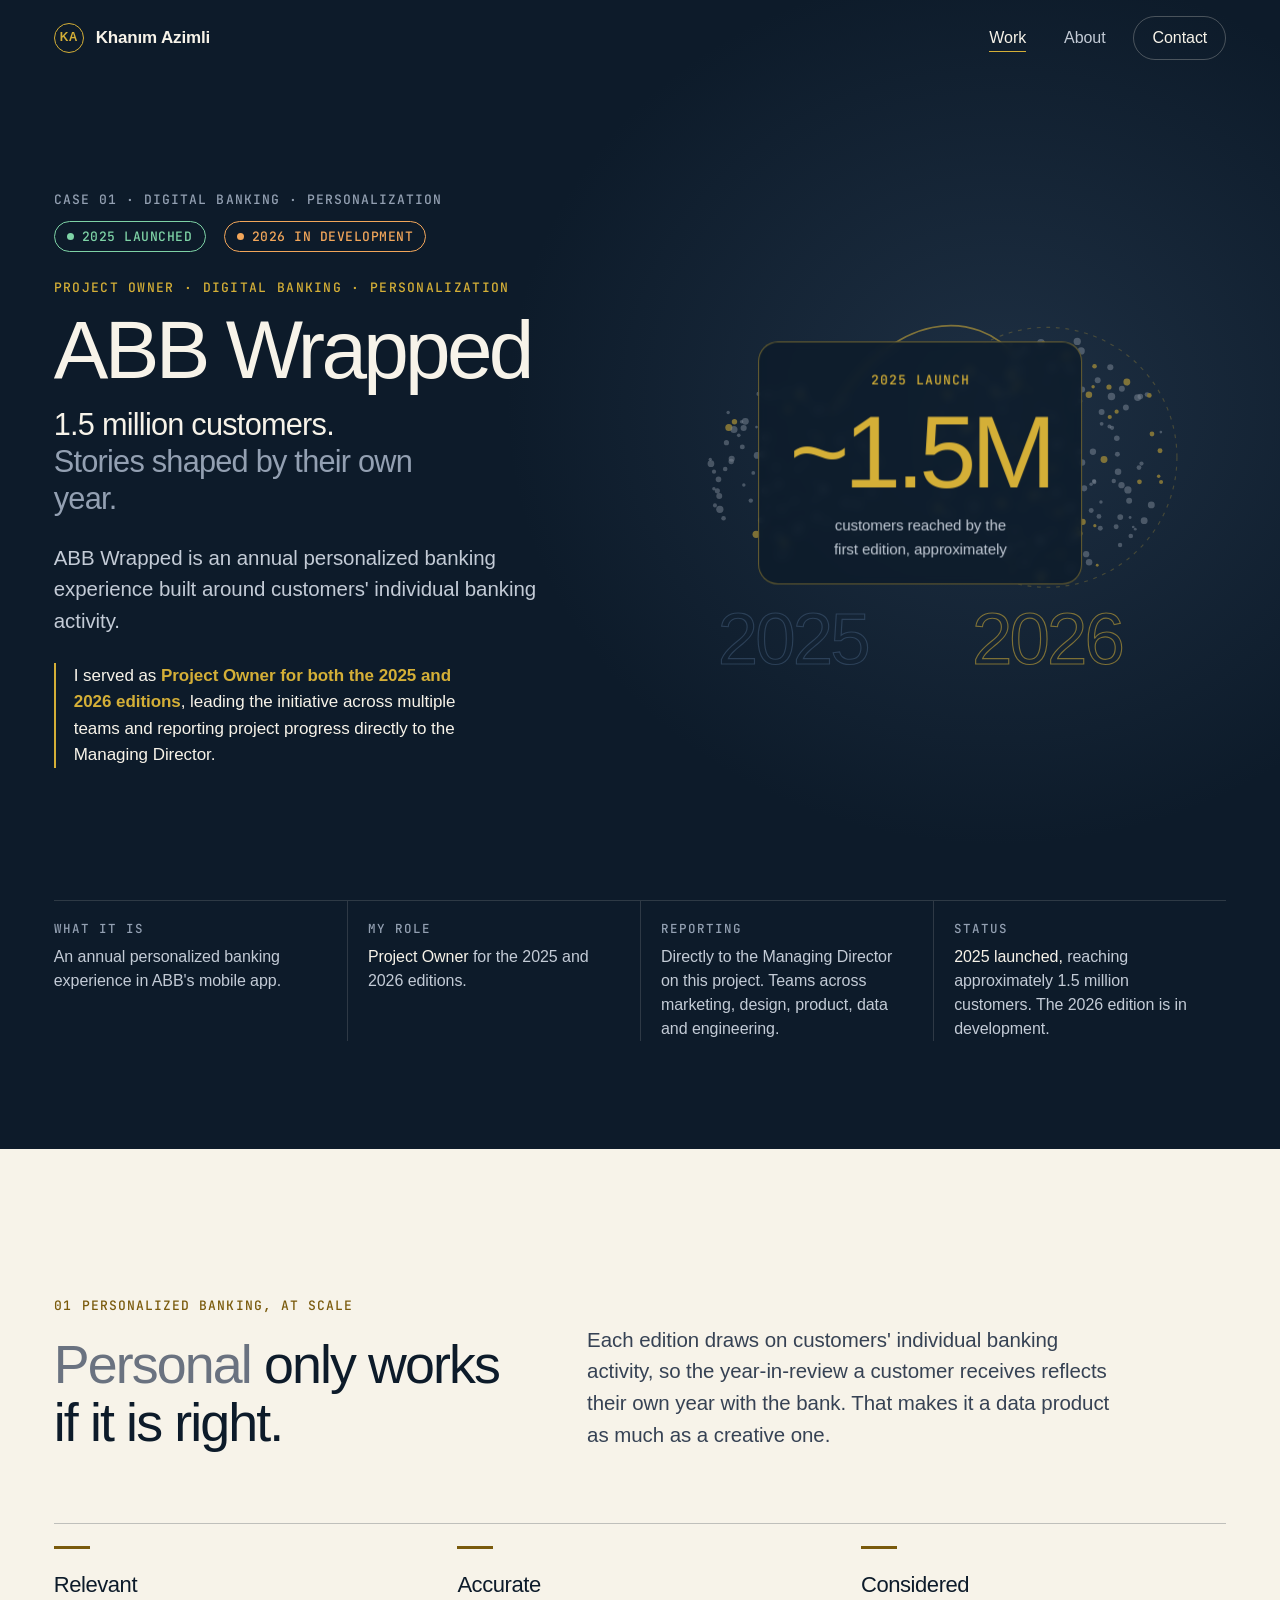
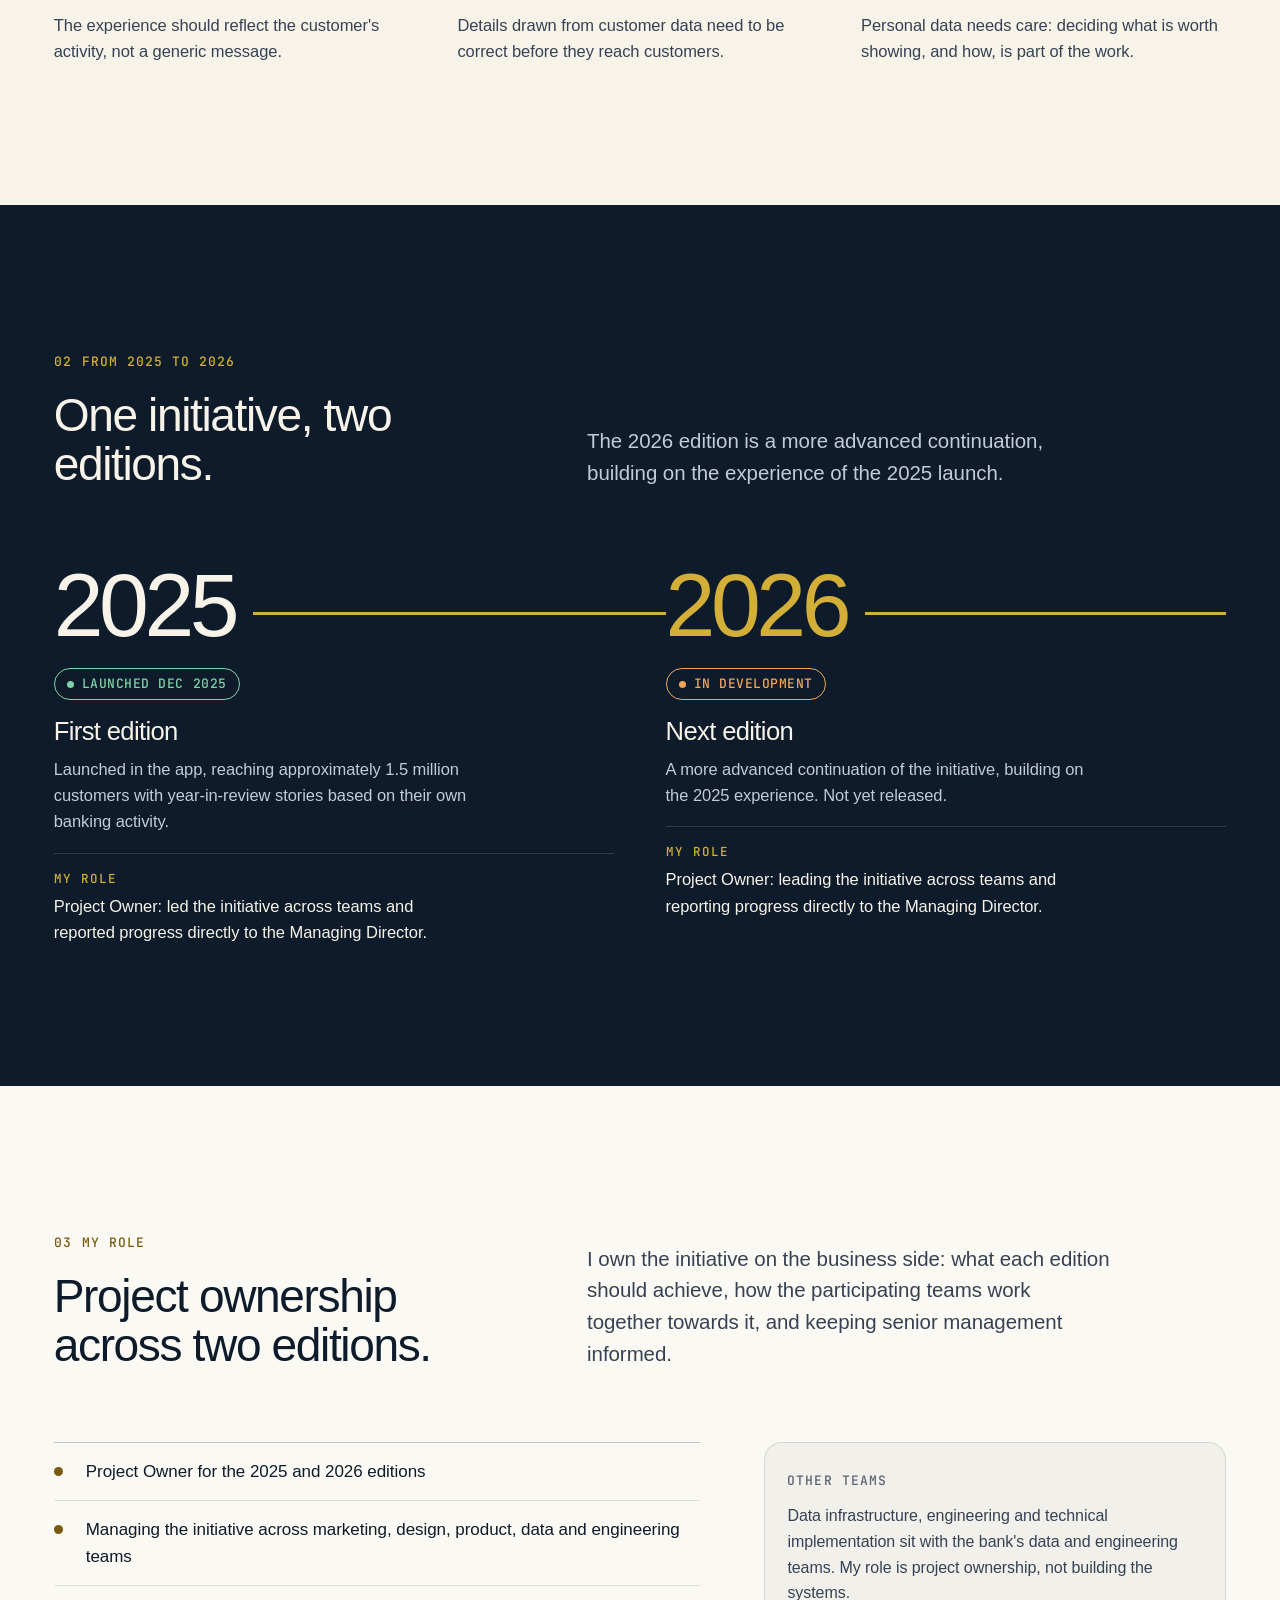
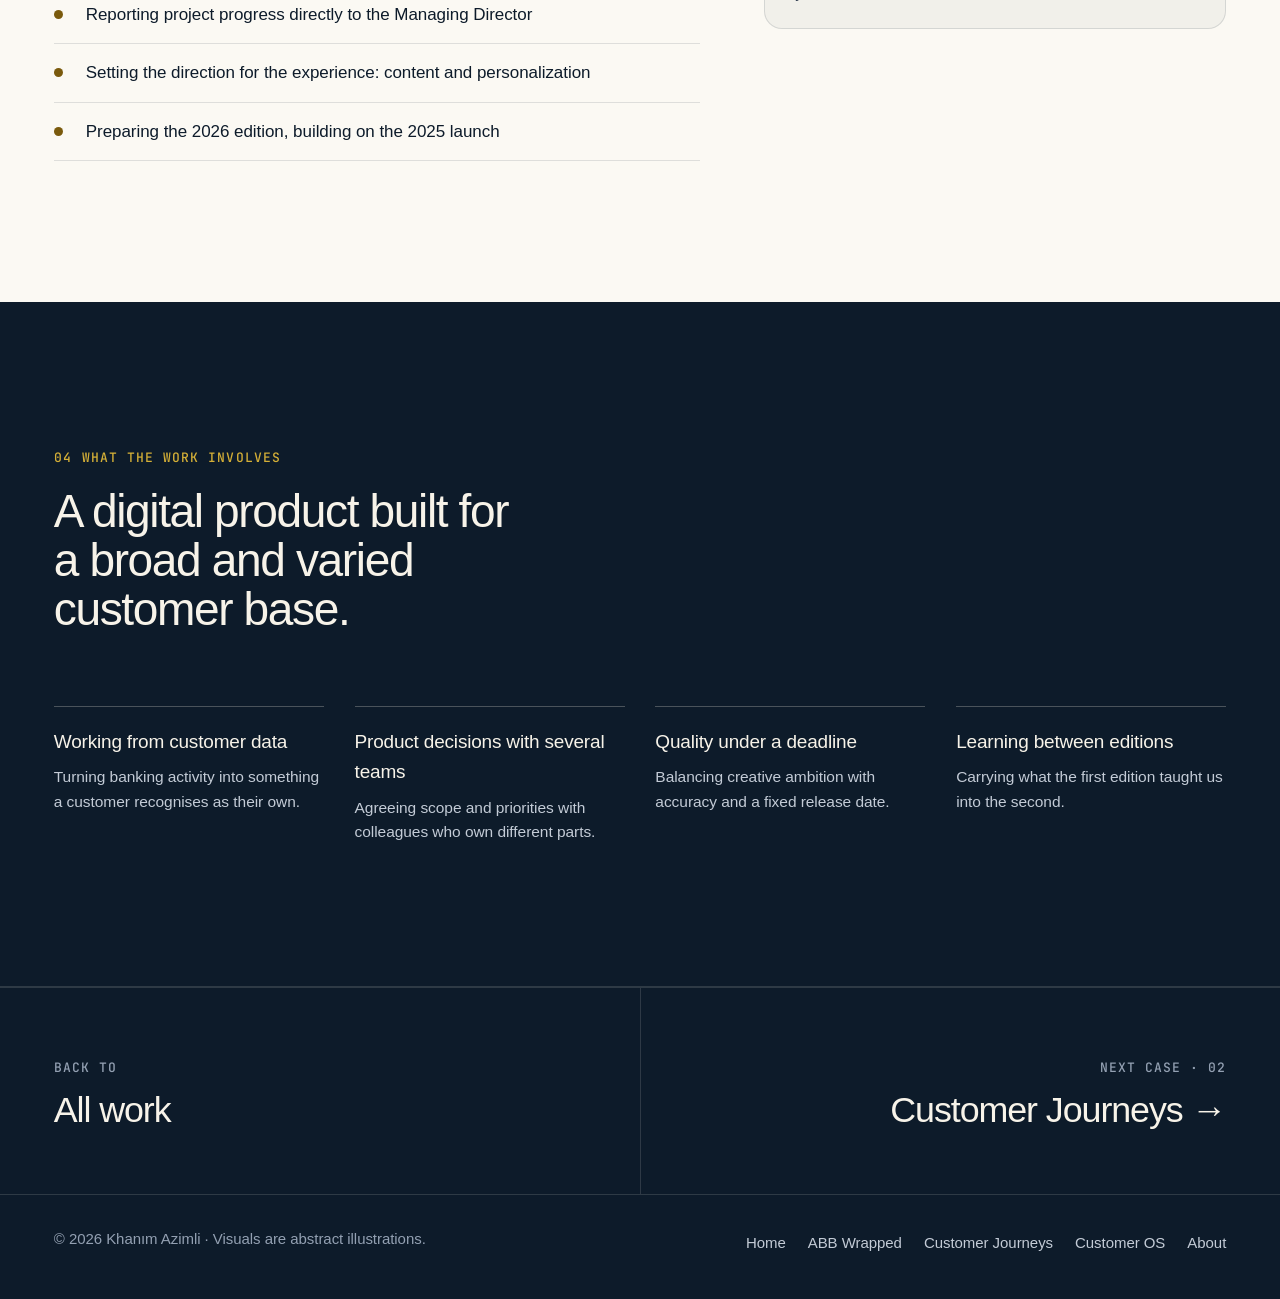
==== commit 01228b52: "ABB Wrapped: Project Owner positioning across the site - Case study: Project Owner for the 2025 and " ====
--- a/abb-wrapped/index.html
+++ b/abb-wrapped/index.html
@@ -13,11 +13,11 @@
 <meta charset="utf-8">
 <meta name="viewport" content="width=device-width, initial-scale=1">
 <title>ABB Wrapped · Khanım Azimli</title>
-<meta name="description" content="Case study: ABB Wrapped, a personalized year-in-review in ABB's mobile app based on customers' own banking activity. First edition launched in 2025; expanded 2026 edition in development.">
+<meta name="description" content="Case study: ABB Wrapped, an annual personalized banking experience built around customers' individual banking activity. Khanım Azimli is Project Owner for the 2025 edition, which reached approximately 1.5 million customers, and the 2026 edition in development.">
 <link rel="canonical" href="https://khanimazimli.github.io/abb-wrapped/">
 <meta property="og:type" content="article">
 <meta property="og:title" content="ABB Wrapped · case study">
-<meta property="og:description" content="A data-informed, personalized digital banking experience. 2025 launched; 2026 in development.">
+<meta property="og:description" content="Project Owner of a personalized digital banking experience: 2025 edition reached approximately 1.5 million customers; 2026 edition in development.">
 <meta property="og:url" content="https://khanimazimli.github.io/abb-wrapped/">
 <meta name="theme-color" content="#0D1B2A">
 <link rel="icon" href="data:image/svg+xml,%3Csvg xmlns='http://www.w3.org/2000/svg' viewBox='0 0 32 32'%3E%3Crect width='32' height='32' rx='16' fill='%230D1B2A'/%3E%3Ccircle cx='16' cy='16' r='12' fill='none' stroke='%23D4AF37' stroke-width='1.6'/%3E%3Ctext x='16' y='20.5' font-family='Arial' font-size='11' font-weight='700' fill='%23D4AF37' text-anchor='middle'%3EKA%3C/text%3E%3C/svg%3E">
@@ -34,7 +34,15 @@
 .wh h1 { font-size: clamp(50px, 6.4vw, 96px); letter-spacing: -.045em; line-height: .95; }
 .wh .sub { margin-top: 24px; }
 .wh .mine { margin-top: 26px; padding-left: 18px; border-left: 2px solid var(--gold); color: var(--tx); font-size: 17px; line-height: 1.55; max-width: 46ch; }
-.wh .edv figcaption { margin-top: 8px; text-align: center; font-size: 14px; color: var(--tx-3); }
+.wh .role-line { font: 500 13px/1.3 var(--m); letter-spacing: .1em; text-transform: uppercase; color: var(--gold); margin-bottom: 14px; }
+.wh .hl { margin-top: 18px; font-size: clamp(24px, 2.4vw, 34px); line-height: 1.2; letter-spacing: -.025em; font-weight: 500; max-width: 22ch; }
+.wh .hl span { color: var(--tx-3); }
+.wh .mine b { font-weight: 700; color: var(--gold); }
+.reach { position: relative; }
+.reach .edv { opacity: .55; }
+.reach .fig { position: absolute; left: 50%; top: 46%; transform: translate(-50%, -50%); text-align: center; padding: 22px 30px; border-radius: 20px; background: rgba(13, 27, 42, .82); border: 1px solid rgba(212, 175, 55, .45); backdrop-filter: blur(4px); }
+.reach .fig b { display: block; margin-top: 8px; font: 500 clamp(64px, 8vw, 120px)/1 var(--f); letter-spacing: -.05em; color: var(--gold); }
+.reach .fig .cap { display: block; margin-top: 10px; font-size: 15px; color: var(--tx-2); max-width: 22ch; margin-left: auto; margin-right: auto; }
 @media (max-width: 1080px) { .wh .wrap { grid-template-columns: 1fr; } }
 .tri { display: grid; grid-template-columns: repeat(3, minmax(0, 1fr)); gap: clamp(16px, 3vw, 40px); border-top: 1px solid var(--ln-l2); }
 .tri > div { padding-top: 22px; }
@@ -92,22 +100,27 @@
   <section class="chero wh" aria-labelledby="t">
     <div class="wrap">
       <div>
-        <div class="crumbs" data-rv><span class="lbl">Case 01 · Retail banking · Mobile app</span><span class="st done">2025 launched</span><span class="st wait">2026 in development</span></div>
+        <div class="crumbs" data-rv><span class="lbl">Case 01 · Digital banking · Personalization</span><span class="st done">2025 launched</span><span class="st wait">2026 in development</span></div>
+        <p class="role-line" data-rv>Project Owner · Digital Banking · Personalization</p>
         <h1 id="t" data-rv style="--d:.06s">ABB Wrapped</h1>
-        <p class="lede sub" data-rv style="--d:.12s">A personalized year-in-review in ABB's mobile app. Customers see a summary of their year with the bank, based on their own banking activity.</p>
-        <p class="mine" data-rv style="--d:.18s">I contributed customer-facing content to the first edition in 2025. For the expanded 2026 edition, I lead the creative, content and personalization direction and coordinate the teams preparing it.</p>
-      </div>
-      <figure class="edv" id="edW" data-rv="fade" style="margin:0"><svg aria-hidden="true"></svg><figcaption>Abstract illustration: each point stands for a different customer's year.</figcaption></figure>
+        <p class="hl" data-rv style="--d:.1s">1.5 million customers. <span>Stories shaped by their own year.</span></p>
+        <p class="lede sub" data-rv style="--d:.14s">ABB Wrapped is an annual personalized banking experience built around customers' individual banking activity.</p>
+        <p class="mine" data-rv style="--d:.18s">I served as <b>Project Owner for both the 2025 and 2026 editions</b>, leading the initiative across multiple teams and reporting project progress directly to the Managing Director.</p>
+      </div>
+      <div class="reach" data-rv="fade" style="--d:.2s">
+        <figure class="edv" id="edW" style="margin:0"><svg aria-hidden="true"></svg></figure>
+        <div class="fig"><span class="lbl g">2025 launch</span><b class="num">~1.5M</b><span class="cap">customers reached by the first edition, approximately</span></div>
+      </div>
     </div>
   </section>
 
   <section class="dk" style="padding-bottom:clamp(56px,7vw,96px)">
     <div class="wrap">
       <dl class="facts" style="margin-top:0" data-rv>
-        <div><dt>What it is</dt><dd>An annual, personalized digital experience inside a retail bank's app.</dd></div>
-        <div><dt>My role</dt><dd>Content contributor in 2025; creative, content and personalization lead for 2026.</dd></div>
-        <div><dt>Worked with</dt><dd>Marketing, design, product, data and engineering colleagues.</dd></div>
-        <div><dt>Status</dt><dd><b>2025 edition launched.</b> The 2026 edition is in development and not yet released.</dd></div>
+        <div><dt>What it is</dt><dd>An annual personalized banking experience in ABB's mobile app.</dd></div>
+        <div><dt>My role</dt><dd><b>Project Owner</b> for the 2025 and 2026 editions.</dd></div>
+        <div><dt>Reporting</dt><dd>Directly to the Managing Director on this project. Teams across marketing, design, product, data and engineering.</dd></div>
+        <div><dt>Status</dt><dd><b>2025 launched,</b> reaching approximately 1.5 million customers. The 2026 edition is in development.</dd></div>
       </dl>
     </div>
   </section>
@@ -115,8 +128,8 @@
   <section class="sec lt" aria-labelledby="s1">
     <div class="wrap">
       <div class="sh">
-        <div><span class="lbl g" data-rv><span class="n">01</span> Why customer data matters</span><h2 class="stmt" id="s1" data-rv style="--d:.06s"><span class="m">Personal</span> only works if it is right.</h2></div>
-        <p class="lede" data-rv style="--d:.12s">ABB Wrapped draws on customers' own banking activity, so what a customer sees depends on their year with the bank. That makes it a data product as much as a creative one.</p>
+        <div><span class="lbl g" data-rv><span class="n">01</span> Personalized banking, at scale</span><h2 class="stmt" id="s1" data-rv style="--d:.06s"><span class="m">Personal</span> only works if it is right.</h2></div>
+        <p class="lede" data-rv style="--d:.12s">Each edition draws on customers' individual banking activity, so the year-in-review a customer receives reflects their own year with the bank. That makes it a data product as much as a creative one.</p>
       </div>
       <div class="tri">
         <div data-rv><i></i><b>Relevant</b><p>The experience should reflect the customer's activity, not a generic message.</p></div>
@@ -130,12 +143,12 @@
     <div class="wrap">
       <div class="sh">
         <div><span class="lbl g" data-rv><span class="n">02</span> From 2025 to 2026</span><h2 class="h2" id="s2" data-rv style="--d:.06s">One initiative, two editions.</h2></div>
-        <p class="lede" data-rv style="--d:.12s">The second edition builds on what the first one taught the team.</p>
+        <p class="lede" data-rv style="--d:.12s">The 2026 edition is a more advanced continuation, building on the experience of the 2025 launch.</p>
       </div>
       <div class="tl2" id="tl2">
         <span class="pr" aria-hidden="true"></span>
-        <article data-rv><span class="yr">2025</span><br><span class="st done">Launched Dec 2025</span><h3>First edition</h3><p>The bank's first personalized year-in-review, released to customers in the app.</p><div class="mypart"><span>My part</span><p>Customer-facing story content, written and reviewed with colleagues.</p></div></article>
-        <article data-rv style="--d:.12s"><span class="yr">2026</span><br><span class="st wait">In development</span><h3>Expanded edition</h3><p>A larger edition, building on the first. Not yet released.</p><div class="mypart"><span>My part</span><p>Creative, content and personalization direction, and coordinating the teams preparing the edition.</p></div></article>
+        <article data-rv><span class="yr">2025</span><br><span class="st done">Launched Dec 2025</span><h3>First edition</h3><p>Launched in the app, reaching approximately 1.5 million customers with year-in-review stories based on their own banking activity.</p><div class="mypart"><span>My role</span><p>Project Owner: led the initiative across teams and reported progress directly to the Managing Director.</p></div></article>
+        <article data-rv style="--d:.12s"><span class="yr">2026</span><br><span class="st wait">In development</span><h3>Next edition</h3><p>A more advanced continuation of the initiative, building on the 2025 experience. Not yet released.</p><div class="mypart"><span>My role</span><p>Project Owner: leading the initiative across teams and reporting progress directly to the Managing Director.</p></div></article>
       </div>
     </div>
   </section>
@@ -143,18 +156,18 @@
   <section class="sec lt2" aria-labelledby="s3">
     <div class="wrap">
       <div class="sh">
-        <div><span class="lbl g" data-rv><span class="n">03</span> My responsibilities in 2026</span><h2 class="h2" id="s3" data-rv style="--d:.06s">Direction, content and coordination.</h2></div>
-        <p class="lede" data-rv style="--d:.12s">I am responsible for what the edition says and how it feels to customers, and for keeping the teams involved working towards the same edition.</p>
+        <div><span class="lbl g" data-rv><span class="n">03</span> My role</span><h2 class="h2" id="s3" data-rv style="--d:.06s">Project ownership across two editions.</h2></div>
+        <p class="lede" data-rv style="--d:.12s">I own the initiative on the business side: what each edition should achieve, how the participating teams work together towards it, and keeping senior management informed.</p>
       </div>
       <div class="resp">
         <ul data-rv>
-          <li>Creative direction for the edition</li>
-          <li>Developing the content customers will see</li>
-          <li>Personalization direction: which parts of a customer's activity the experience should focus on</li>
-          <li>Coordinating marketing, design, product, data and engineering colleagues</li>
-          <li>Supporting the preparation of the edition for release</li>
+          <li>Project Owner for the 2025 and 2026 editions</li>
+          <li>Managing the initiative across marketing, design, product, data and engineering teams</li>
+          <li>Reporting project progress directly to the Managing Director</li>
+          <li>Setting the direction for the experience: content and personalization</li>
+          <li>Preparing the 2026 edition, building on the 2025 launch</li>
         </ul>
-        <aside data-rv style="--d:.08s"><span class="lbl">Other teams</span><p>The data infrastructure, app engineering and the release decision sit with the bank's data, engineering and product teams.</p></aside>
+        <aside data-rv style="--d:.08s"><span class="lbl">Other teams</span><p>Data infrastructure, engineering and technical implementation sit with the bank's data and engineering teams. My role is project ownership, not building the systems.</p></aside>
       </div>
     </div>
   </section>
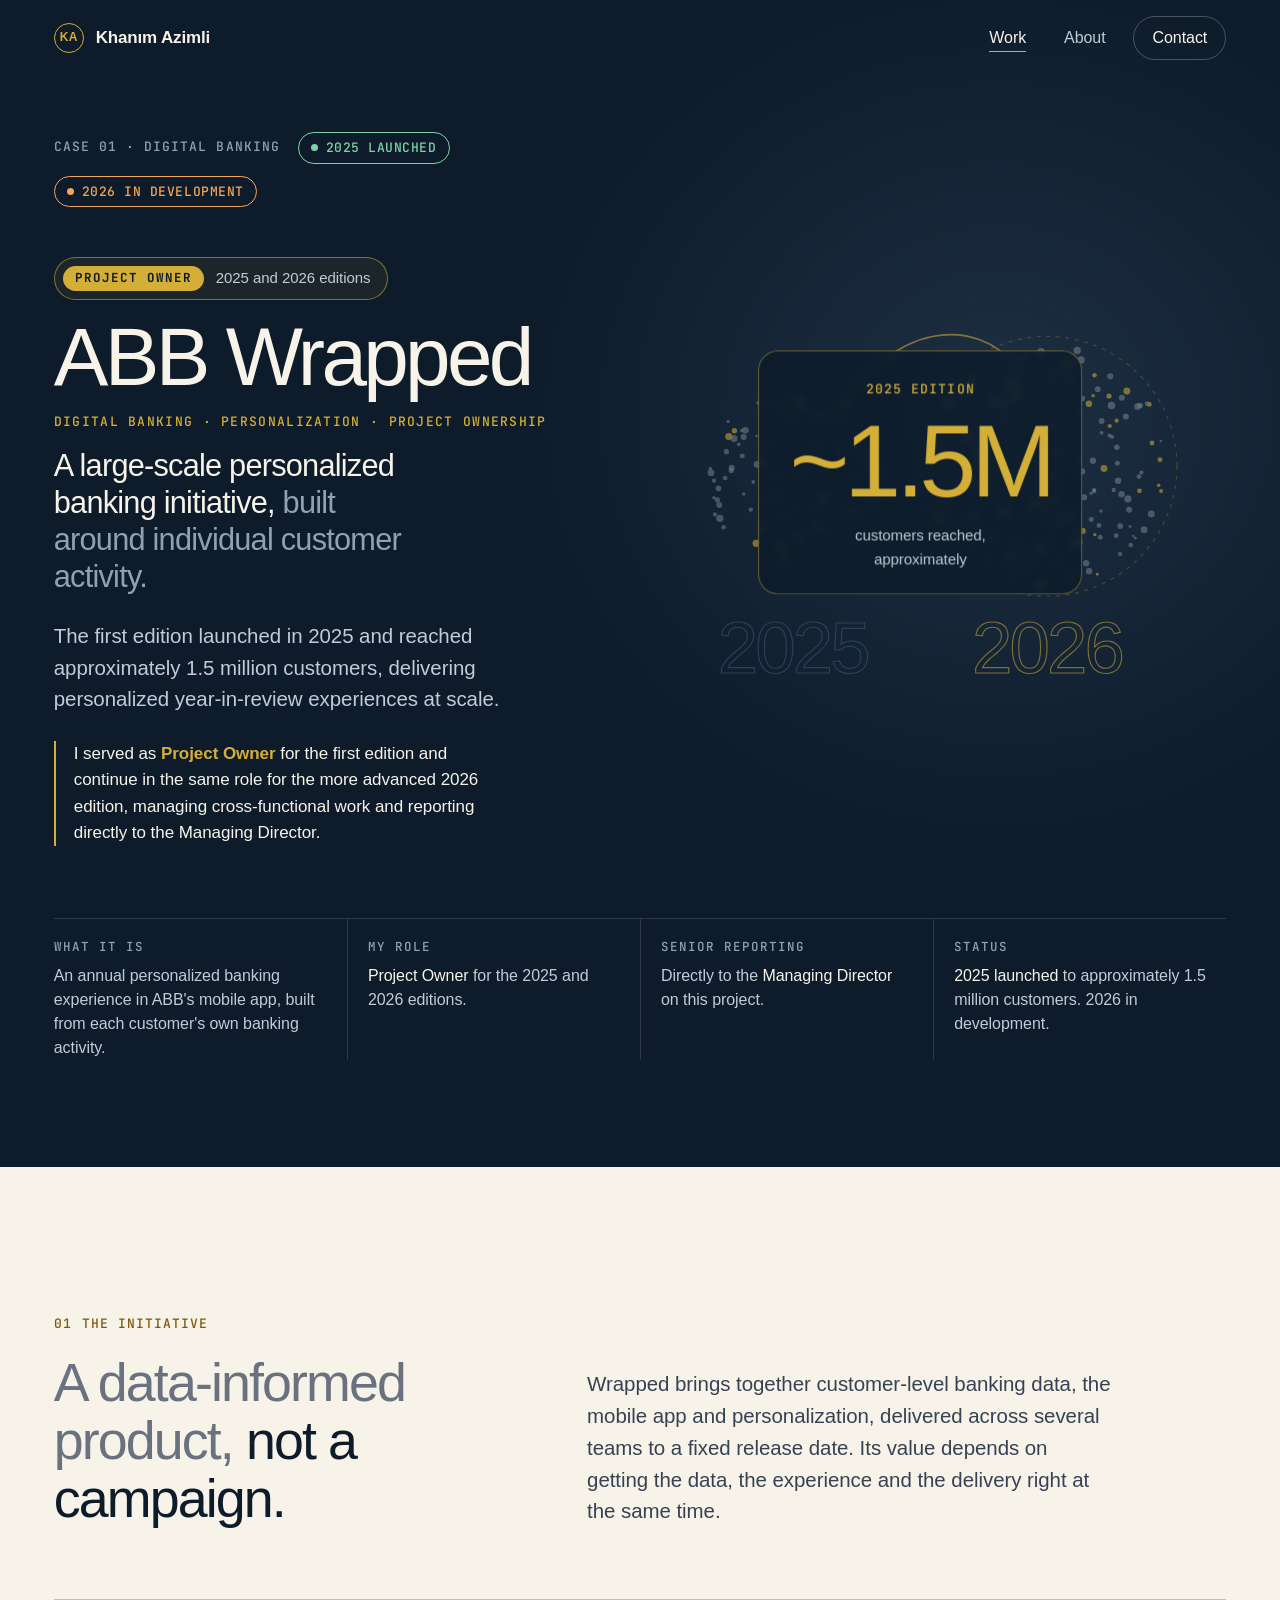
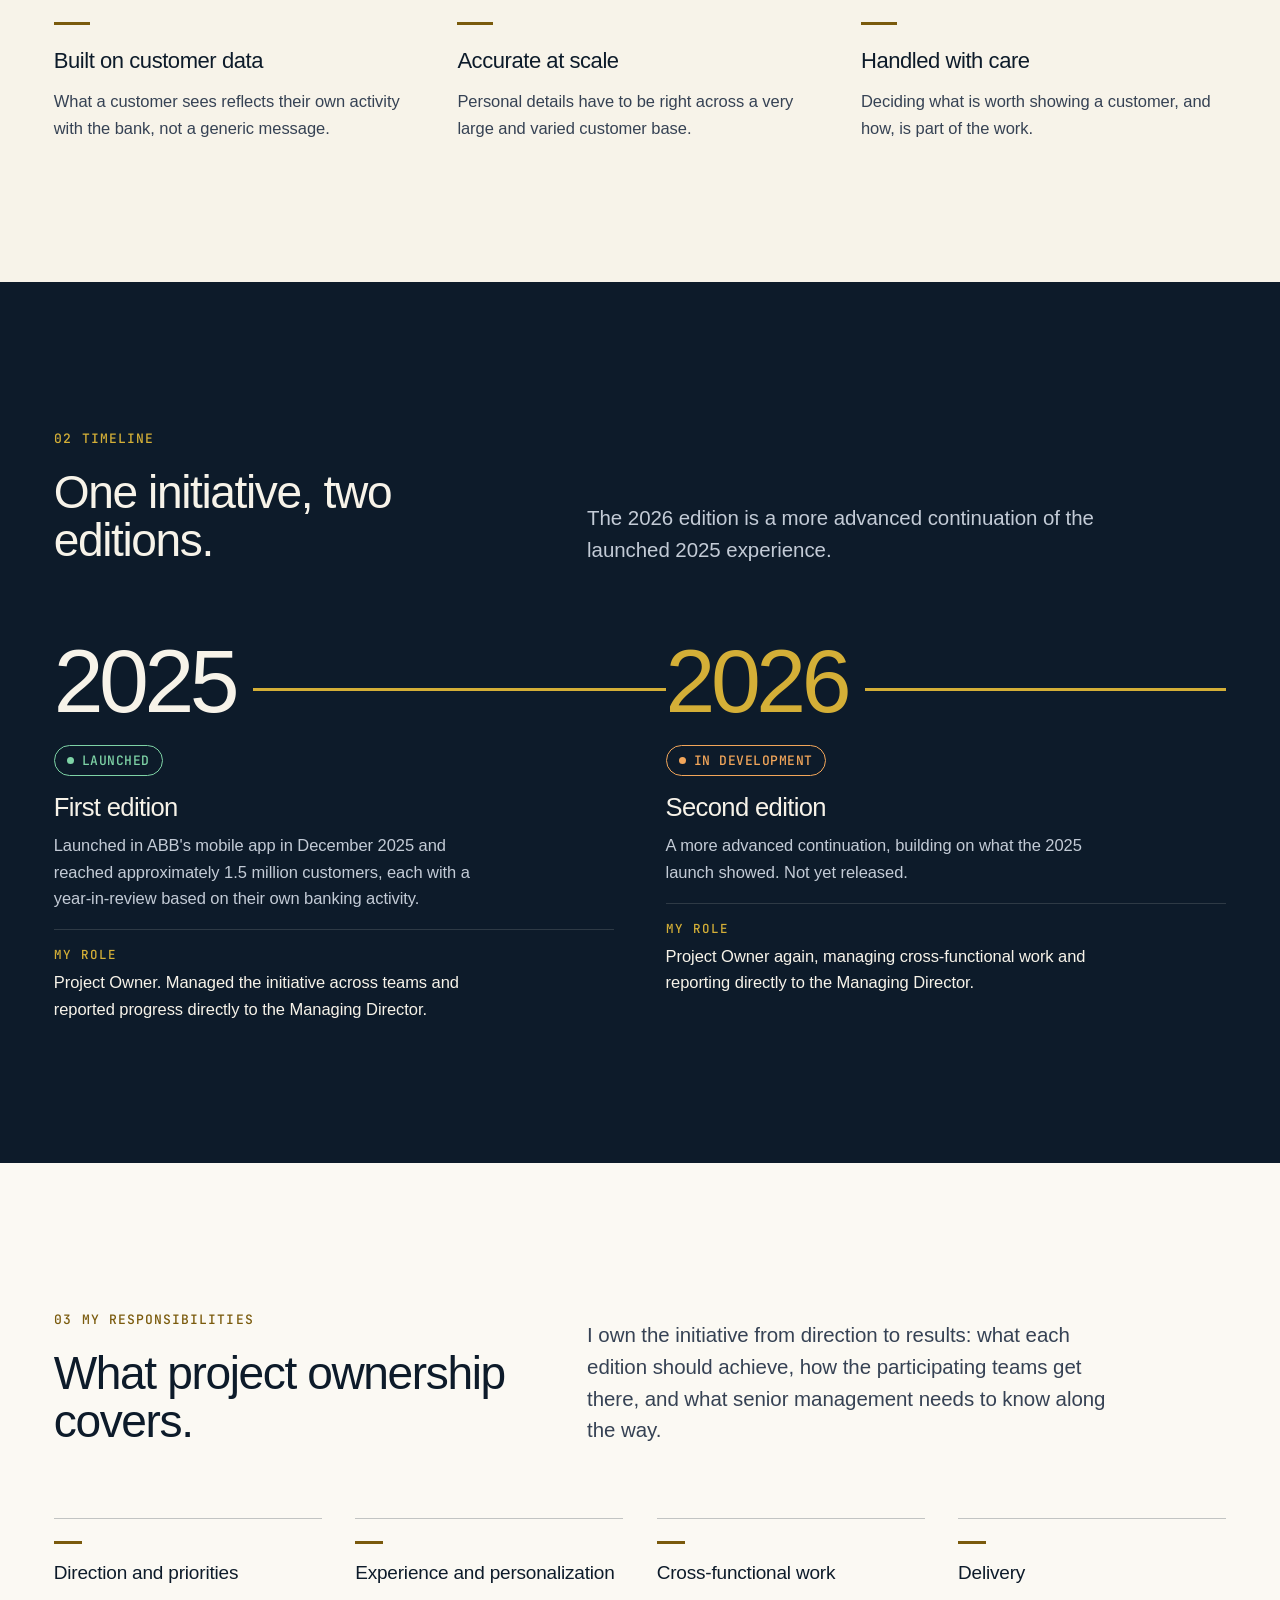
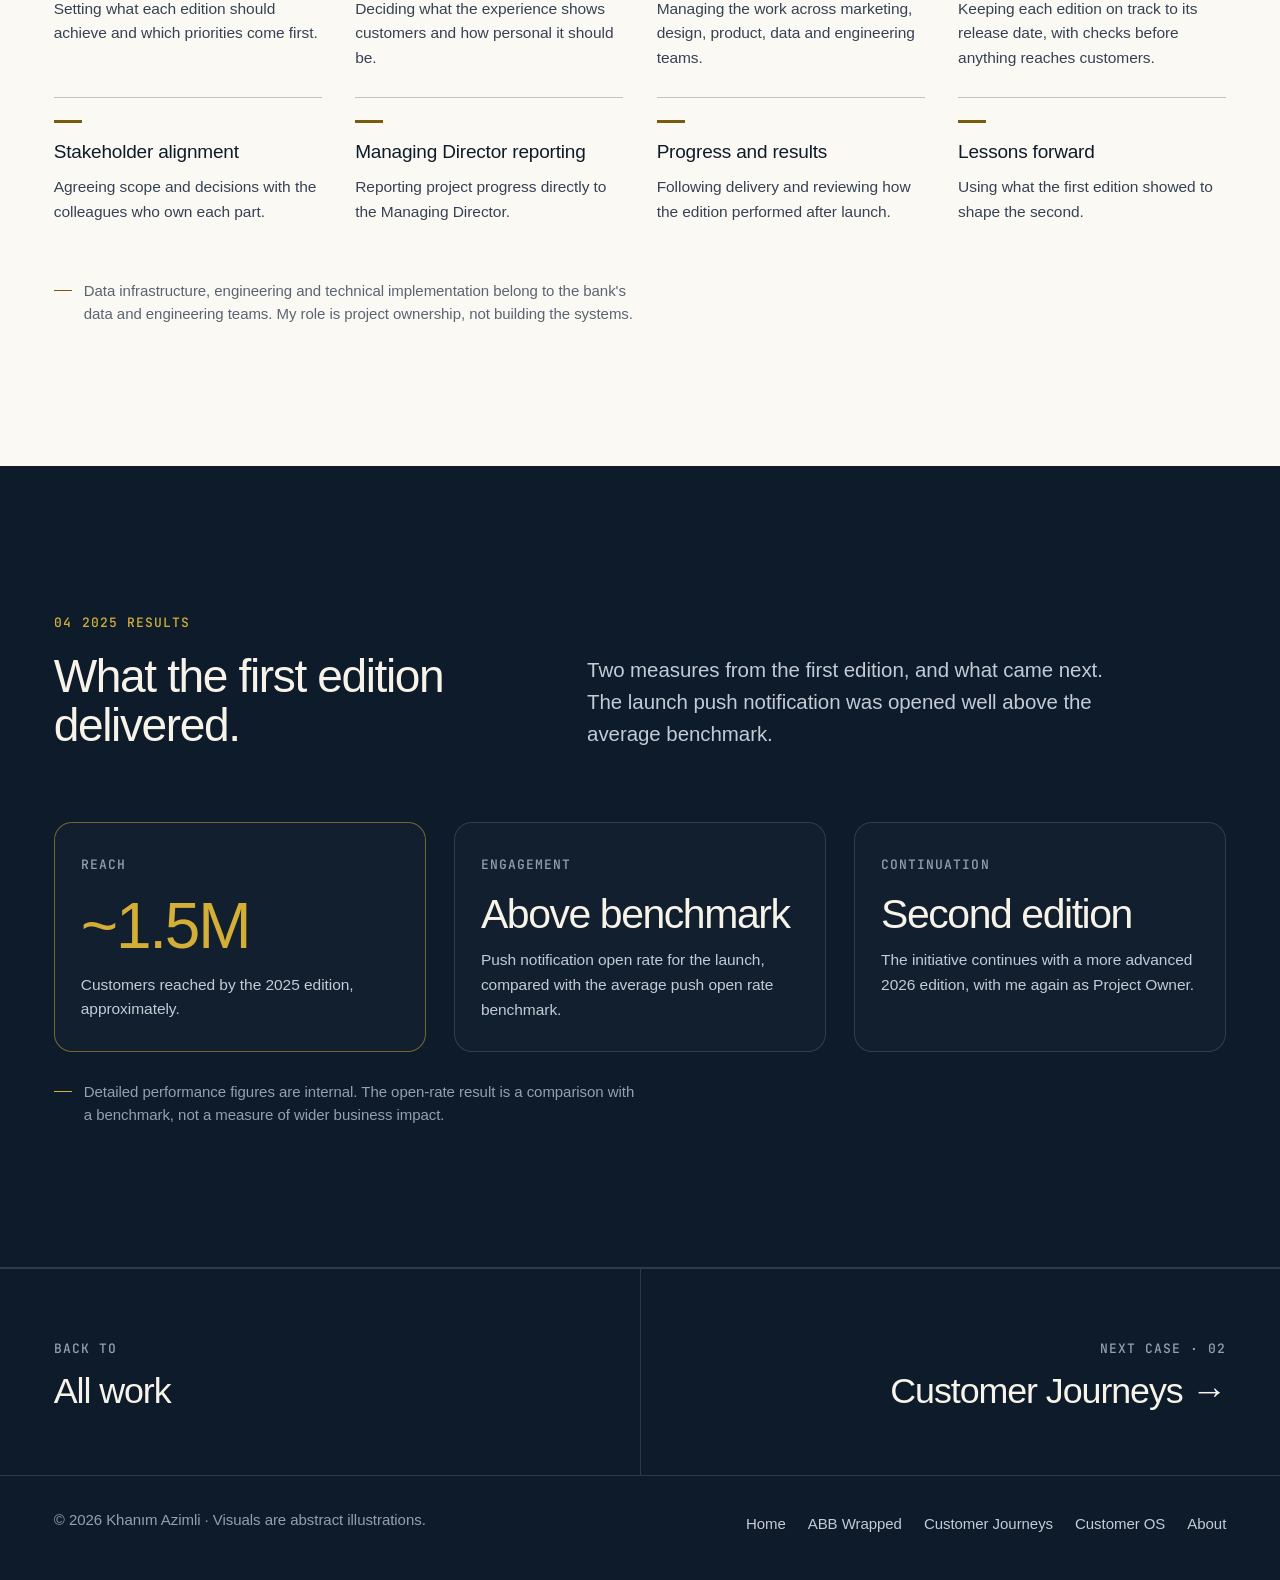
==== commit a9e4927c: "Coordinated portfolio revision: project ownership, analysis and results - Home: leadership band (Pro" ====
--- a/abb-wrapped/index.html
+++ b/abb-wrapped/index.html
@@ -13,11 +13,11 @@
 <meta charset="utf-8">
 <meta name="viewport" content="width=device-width, initial-scale=1">
 <title>ABB Wrapped · Khanım Azimli</title>
-<meta name="description" content="Case study: ABB Wrapped, an annual personalized banking experience built around customers' individual banking activity. Khanım Azimli is Project Owner for the 2025 edition, which reached approximately 1.5 million customers, and the 2026 edition in development.">
+<meta name="description" content="Case study: ABB Wrapped, a large-scale personalized banking initiative built around individual customer activity. Khanım Azimli is Project Owner for the 2025 edition, which launched and reached approximately 1.5 million customers, and for the 2026 edition in development, reporting directly to the Managing Director.">
 <link rel="canonical" href="https://khanimazimli.github.io/abb-wrapped/">
 <meta property="og:type" content="article">
 <meta property="og:title" content="ABB Wrapped · case study">
-<meta property="og:description" content="Project Owner of a personalized digital banking experience: 2025 edition reached approximately 1.5 million customers; 2026 edition in development.">
+<meta property="og:description" content="Project Owner of a large-scale personalized banking initiative: 2025 edition launched to approximately 1.5 million customers; 2026 edition in development.">
 <meta property="og:url" content="https://khanimazimli.github.io/abb-wrapped/">
 <meta name="theme-color" content="#0D1B2A">
 <link rel="icon" href="data:image/svg+xml,%3Csvg xmlns='http://www.w3.org/2000/svg' viewBox='0 0 32 32'%3E%3Crect width='32' height='32' rx='16' fill='%230D1B2A'/%3E%3Ccircle cx='16' cy='16' r='12' fill='none' stroke='%23D4AF37' stroke-width='1.6'/%3E%3Ctext x='16' y='20.5' font-family='Arial' font-size='11' font-weight='700' fill='%23D4AF37' text-anchor='middle'%3EKA%3C/text%3E%3C/svg%3E">
@@ -34,7 +34,7 @@
 .wh h1 { font-size: clamp(50px, 6.4vw, 96px); letter-spacing: -.045em; line-height: .95; }
 .wh .sub { margin-top: 24px; }
 .wh .mine { margin-top: 26px; padding-left: 18px; border-left: 2px solid var(--gold); color: var(--tx); font-size: 17px; line-height: 1.55; max-width: 46ch; }
-.wh .role-line { font: 500 13px/1.3 var(--m); letter-spacing: .1em; text-transform: uppercase; color: var(--gold); margin-bottom: 14px; }
+.wh .role-line { font: 500 13px/1.3 var(--m); letter-spacing: .1em; text-transform: uppercase; color: var(--gold); margin-top: 18px; }
 .wh .hl { margin-top: 18px; font-size: clamp(24px, 2.4vw, 34px); line-height: 1.2; letter-spacing: -.025em; font-weight: 500; max-width: 22ch; }
 .wh .hl span { color: var(--tx-3); }
 .wh .mine b { font-weight: 700; color: var(--gold); }
@@ -64,20 +64,22 @@
 .tl2 .mypart span { display: block; font: 500 12.5px var(--m); letter-spacing: .08em; text-transform: uppercase; color: var(--gold); margin-bottom: 6px; }
 .tl2 .mypart p { margin-top: 0; color: var(--tx); }
 @media (max-width: 760px) { .tl2 { grid-template-columns: 1fr; } .tl2::before, .tl2 .pr { display: none; } }
-.resp { display: grid; grid-template-columns: minmax(0, 7fr) minmax(0, 5fr); gap: clamp(24px, 5vw, 72px); }
-.resp > * { min-width: 0; }
-.resp ul { border-top: 1px solid var(--ln-l2); }
-.resp li { padding: 15px 0; border-bottom: 1px solid var(--ln-l); font-size: 17px; display: grid; grid-template-columns: 22px 1fr; gap: 10px; }
-.resp li::before { content: ""; width: 9px; height: 9px; border-radius: 50%; margin-top: 9px; background: var(--gold-ink); }
-.resp aside { padding: 22px; border-radius: var(--r); background: rgba(13, 27, 42, .04); border: 1px solid var(--ln-l); align-self: start; }
-.resp aside p { margin-top: 10px; color: var(--ink-2); font-size: 16px; }
-@media (max-width: 860px) { .resp { grid-template-columns: 1fr; } }
-.req { display: grid; grid-template-columns: repeat(4, minmax(0, 1fr)); gap: clamp(14px, 2.4vw, 32px); }
-.req div { padding-top: 20px; border-top: 1px solid var(--ln-d2); }
-.req b { display: block; font-size: 19px; font-weight: 500; letter-spacing: -.01em; }
-.req p { margin-top: 8px; color: var(--tx-2); font-size: 15.5px; }
-@media (max-width: 960px) { .req { grid-template-columns: 1fr 1fr; } }
-@media (max-width: 560px) { .req { grid-template-columns: 1fr; } }
+.wh .po { display: inline-flex; align-items: center; gap: 12px; margin: 22px 0 18px; padding: 8px 16px 8px 8px; border-radius: 999px; border: 1px solid rgba(212, 175, 55, .55); background: rgba(212, 175, 55, .08); font-size: 15px; color: var(--tx-2); }
+.wh .po b { padding: 6px 12px; border-radius: 999px; background: var(--gold); color: var(--navy); font: 700 12.5px/1 var(--m); letter-spacing: .08em; text-transform: uppercase; }
+.own { display: grid; grid-template-columns: repeat(4, minmax(0, 1fr)); gap: 0 clamp(16px, 2.6vw, 36px); }
+.own > div { padding: 22px 0 26px; border-top: 1px solid var(--ln-l2); }
+.own b { display: block; font-size: 19px; font-weight: 500; letter-spacing: -.01em; }
+.own b::before { content: ""; display: block; width: 28px; height: 3px; background: var(--gold-ink); margin-bottom: 14px; }
+.own p { margin-top: 8px; color: var(--ink-2); font-size: 15.5px; }
+@media (max-width: 960px) { .own { grid-template-columns: 1fr 1fr; } }
+@media (max-width: 520px) { .own { grid-template-columns: 1fr; } }
+.res { display: grid; grid-template-columns: repeat(3, minmax(0, 1fr)); gap: clamp(14px, 2.4vw, 28px); }
+.res > div { padding: 26px 26px 28px; border-radius: var(--r); border: 1px solid var(--ln-d); background: rgba(255, 255, 255, .02); }
+.res > div:first-child { border-color: rgba(212, 175, 55, .5); }
+.res b { display: block; margin-top: 16px; font: 500 clamp(30px, 3.2vw, 44px)/1.05 var(--f); letter-spacing: -.035em; color: var(--tx); }
+.res > div:first-child b { color: var(--gold); font-size: clamp(44px, 5vw, 68px); }
+.res p { margin-top: 12px; color: var(--tx-2); font-size: 15.5px; }
+@media (max-width: 860px) { .res { grid-template-columns: 1fr; } }
 </style>
 </head>
 <body>
@@ -100,16 +102,17 @@
   <section class="chero wh" aria-labelledby="t">
     <div class="wrap">
       <div>
-        <div class="crumbs" data-rv><span class="lbl">Case 01 · Digital banking · Personalization</span><span class="st done">2025 launched</span><span class="st wait">2026 in development</span></div>
-        <p class="role-line" data-rv>Project Owner · Digital Banking · Personalization</p>
+        <div class="crumbs" data-rv><span class="lbl">Case 01 · Digital banking</span><span class="st done">2025 launched</span><span class="st wait">2026 in development</span></div>
+        <p class="po" data-rv><b>Project Owner</b><span>2025 and 2026 editions</span></p>
         <h1 id="t" data-rv style="--d:.06s">ABB Wrapped</h1>
-        <p class="hl" data-rv style="--d:.1s">1.5 million customers. <span>Stories shaped by their own year.</span></p>
-        <p class="lede sub" data-rv style="--d:.14s">ABB Wrapped is an annual personalized banking experience built around customers' individual banking activity.</p>
-        <p class="mine" data-rv style="--d:.18s">I served as <b>Project Owner for both the 2025 and 2026 editions</b>, leading the initiative across multiple teams and reporting project progress directly to the Managing Director.</p>
+        <p class="role-line" data-rv style="--d:.08s">Digital Banking · Personalization · Project Ownership</p>
+        <p class="hl" data-rv style="--d:.1s">A large-scale personalized banking initiative, <span>built around individual customer activity.</span></p>
+        <p class="lede sub" data-rv style="--d:.14s">The first edition launched in 2025 and reached approximately 1.5 million customers, delivering personalized year-in-review experiences at scale.</p>
+        <p class="mine" data-rv style="--d:.18s">I served as <b>Project Owner</b> for the first edition and continue in the same role for the more advanced 2026 edition, managing cross-functional work and reporting directly to the Managing Director.</p>
       </div>
       <div class="reach" data-rv="fade" style="--d:.2s">
         <figure class="edv" id="edW" style="margin:0"><svg aria-hidden="true"></svg></figure>
-        <div class="fig"><span class="lbl g">2025 launch</span><b class="num">~1.5M</b><span class="cap">customers reached by the first edition, approximately</span></div>
+        <div class="fig"><span class="lbl g">2025 edition</span><b class="num">~1.5M</b><span class="cap">customers reached, approximately</span></div>
       </div>
     </div>
   </section>
@@ -117,10 +120,10 @@
   <section class="dk" style="padding-bottom:clamp(56px,7vw,96px)">
     <div class="wrap">
       <dl class="facts" style="margin-top:0" data-rv>
-        <div><dt>What it is</dt><dd>An annual personalized banking experience in ABB's mobile app.</dd></div>
+        <div><dt>What it is</dt><dd>An annual personalized banking experience in ABB's mobile app, built from each customer's own banking activity.</dd></div>
         <div><dt>My role</dt><dd><b>Project Owner</b> for the 2025 and 2026 editions.</dd></div>
-        <div><dt>Reporting</dt><dd>Directly to the Managing Director on this project. Teams across marketing, design, product, data and engineering.</dd></div>
-        <div><dt>Status</dt><dd><b>2025 launched,</b> reaching approximately 1.5 million customers. The 2026 edition is in development.</dd></div>
+        <div><dt>Senior reporting</dt><dd>Directly to the <b>Managing Director</b> on this project.</dd></div>
+        <div><dt>Status</dt><dd><b>2025 launched</b> to approximately 1.5 million customers. 2026 in development.</dd></div>
       </dl>
     </div>
   </section>
@@ -128,13 +131,13 @@
   <section class="sec lt" aria-labelledby="s1">
     <div class="wrap">
       <div class="sh">
-        <div><span class="lbl g" data-rv><span class="n">01</span> Personalized banking, at scale</span><h2 class="stmt" id="s1" data-rv style="--d:.06s"><span class="m">Personal</span> only works if it is right.</h2></div>
-        <p class="lede" data-rv style="--d:.12s">Each edition draws on customers' individual banking activity, so the year-in-review a customer receives reflects their own year with the bank. That makes it a data product as much as a creative one.</p>
+        <div><span class="lbl g" data-rv><span class="n">01</span> The initiative</span><h2 class="stmt" id="s1" data-rv style="--d:.06s"><span class="m">A data-informed product,</span> not a campaign.</h2></div>
+        <p class="lede" data-rv style="--d:.12s">Wrapped brings together customer-level banking data, the mobile app and personalization, delivered across several teams to a fixed release date. Its value depends on getting the data, the experience and the delivery right at the same time.</p>
       </div>
       <div class="tri">
-        <div data-rv><i></i><b>Relevant</b><p>The experience should reflect the customer's activity, not a generic message.</p></div>
-        <div data-rv style="--d:.08s"><i></i><b>Accurate</b><p>Details drawn from customer data need to be correct before they reach customers.</p></div>
-        <div data-rv style="--d:.16s"><i></i><b>Considered</b><p>Personal data needs care: deciding what is worth showing, and how, is part of the work.</p></div>
+        <div data-rv><i></i><b>Built on customer data</b><p>What a customer sees reflects their own activity with the bank, not a generic message.</p></div>
+        <div data-rv style="--d:.08s"><i></i><b>Accurate at scale</b><p>Personal details have to be right across a very large and varied customer base.</p></div>
+        <div data-rv style="--d:.16s"><i></i><b>Handled with care</b><p>Deciding what is worth showing a customer, and how, is part of the work.</p></div>
       </div>
     </div>
   </section>
@@ -142,13 +145,13 @@
   <section class="sec dk" aria-labelledby="s2">
     <div class="wrap">
       <div class="sh">
-        <div><span class="lbl g" data-rv><span class="n">02</span> From 2025 to 2026</span><h2 class="h2" id="s2" data-rv style="--d:.06s">One initiative, two editions.</h2></div>
-        <p class="lede" data-rv style="--d:.12s">The 2026 edition is a more advanced continuation, building on the experience of the 2025 launch.</p>
+        <div><span class="lbl g" data-rv><span class="n">02</span> Timeline</span><h2 class="h2" id="s2" data-rv style="--d:.06s">One initiative, two editions.</h2></div>
+        <p class="lede" data-rv style="--d:.12s">The 2026 edition is a more advanced continuation of the launched 2025 experience.</p>
       </div>
       <div class="tl2" id="tl2">
         <span class="pr" aria-hidden="true"></span>
-        <article data-rv><span class="yr">2025</span><br><span class="st done">Launched Dec 2025</span><h3>First edition</h3><p>Launched in the app, reaching approximately 1.5 million customers with year-in-review stories based on their own banking activity.</p><div class="mypart"><span>My role</span><p>Project Owner: led the initiative across teams and reported progress directly to the Managing Director.</p></div></article>
-        <article data-rv style="--d:.12s"><span class="yr">2026</span><br><span class="st wait">In development</span><h3>Next edition</h3><p>A more advanced continuation of the initiative, building on the 2025 experience. Not yet released.</p><div class="mypart"><span>My role</span><p>Project Owner: leading the initiative across teams and reporting progress directly to the Managing Director.</p></div></article>
+        <article data-rv><span class="yr">2025</span><br><span class="st done">Launched</span><h3>First edition</h3><p>Launched in ABB's mobile app in December 2025 and reached approximately 1.5 million customers, each with a year-in-review based on their own banking activity.</p><div class="mypart"><span>My role</span><p>Project Owner. Managed the initiative across teams and reported progress directly to the Managing Director.</p></div></article>
+        <article data-rv style="--d:.12s"><span class="yr">2026</span><br><span class="st wait">In development</span><h3>Second edition</h3><p>A more advanced continuation, building on what the 2025 launch showed. Not yet released.</p><div class="mypart"><span>My role</span><p>Project Owner again, managing cross-functional work and reporting directly to the Managing Director.</p></div></article>
       </div>
     </div>
   </section>
@@ -156,33 +159,35 @@
   <section class="sec lt2" aria-labelledby="s3">
     <div class="wrap">
       <div class="sh">
-        <div><span class="lbl g" data-rv><span class="n">03</span> My role</span><h2 class="h2" id="s3" data-rv style="--d:.06s">Project ownership across two editions.</h2></div>
-        <p class="lede" data-rv style="--d:.12s">I own the initiative on the business side: what each edition should achieve, how the participating teams work together towards it, and keeping senior management informed.</p>
-      </div>
-      <div class="resp">
-        <ul data-rv>
-          <li>Project Owner for the 2025 and 2026 editions</li>
-          <li>Managing the initiative across marketing, design, product, data and engineering teams</li>
-          <li>Reporting project progress directly to the Managing Director</li>
-          <li>Setting the direction for the experience: content and personalization</li>
-          <li>Preparing the 2026 edition, building on the 2025 launch</li>
-        </ul>
-        <aside data-rv style="--d:.08s"><span class="lbl">Other teams</span><p>Data infrastructure, engineering and technical implementation sit with the bank's data and engineering teams. My role is project ownership, not building the systems.</p></aside>
-      </div>
+        <div><span class="lbl g" data-rv><span class="n">03</span> My responsibilities</span><h2 class="h2" id="s3" data-rv style="--d:.06s">What project ownership covers.</h2></div>
+        <p class="lede" data-rv style="--d:.12s">I own the initiative from direction to results: what each edition should achieve, how the participating teams get there, and what senior management needs to know along the way.</p>
+      </div>
+      <div class="own">
+        <div data-rv><b>Direction and priorities</b><p>Setting what each edition should achieve and which priorities come first.</p></div>
+        <div data-rv style="--d:.05s"><b>Experience and personalization</b><p>Deciding what the experience shows customers and how personal it should be.</p></div>
+        <div data-rv style="--d:.1s"><b>Cross-functional work</b><p>Managing the work across marketing, design, product, data and engineering teams.</p></div>
+        <div data-rv style="--d:.15s"><b>Delivery</b><p>Keeping each edition on track to its release date, with checks before anything reaches customers.</p></div>
+        <div data-rv><b>Stakeholder alignment</b><p>Agreeing scope and decisions with the colleagues who own each part.</p></div>
+        <div data-rv style="--d:.05s"><b>Managing Director reporting</b><p>Reporting project progress directly to the Managing Director.</p></div>
+        <div data-rv style="--d:.1s"><b>Progress and results</b><p>Following delivery and reviewing how the edition performed after launch.</p></div>
+        <div data-rv style="--d:.15s"><b>Lessons forward</b><p>Using what the first edition showed to shape the second.</p></div>
+      </div>
+      <p class="note" data-rv style="margin-top:28px">Data infrastructure, engineering and technical implementation belong to the bank's data and engineering teams. My role is project ownership, not building the systems.</p>
     </div>
   </section>
 
   <section class="sec dk" aria-labelledby="s4">
     <div class="wrap">
       <div class="sh">
-        <div><span class="lbl g" data-rv><span class="n">04</span> What the work involves</span><h2 class="h2" id="s4" data-rv style="--d:.06s">A digital product built for a broad and varied customer base.</h2></div>
-      </div>
-      <div class="req">
-        <div data-rv><b>Working from customer data</b><p>Turning banking activity into something a customer recognises as their own.</p></div>
-        <div data-rv style="--d:.06s"><b>Product decisions with several teams</b><p>Agreeing scope and priorities with colleagues who own different parts.</p></div>
-        <div data-rv style="--d:.12s"><b>Quality under a deadline</b><p>Balancing creative ambition with accuracy and a fixed release date.</p></div>
-        <div data-rv style="--d:.18s"><b>Learning between editions</b><p>Carrying what the first edition taught us into the second.</p></div>
-      </div>
+        <div><span class="lbl g" data-rv><span class="n">04</span> 2025 results</span><h2 class="h2" id="s4" data-rv style="--d:.06s">What the first edition delivered.</h2></div>
+        <p class="lede" data-rv style="--d:.12s">Two measures from the first edition, and what came next. The launch push notification was opened well above the average benchmark.</p>
+      </div>
+      <div class="res">
+        <div data-rv><span class="lbl">Reach</span><b class="num">~1.5M</b><p>Customers reached by the 2025 edition, approximately.</p></div>
+        <div data-rv style="--d:.08s"><span class="lbl">Engagement</span><b>Above benchmark</b><p>Push notification open rate for the launch, compared with the average push open rate benchmark.</p></div>
+        <div data-rv style="--d:.16s"><span class="lbl">Continuation</span><b>Second edition</b><p>The initiative continues with a more advanced 2026 edition, with me again as Project Owner.</p></div>
+      </div>
+      <p class="note" data-rv style="margin-top:28px">Detailed performance figures are internal. The open-rate result is a comparison with a benchmark, not a measure of wider business impact.</p>
     </div>
   </section>
 
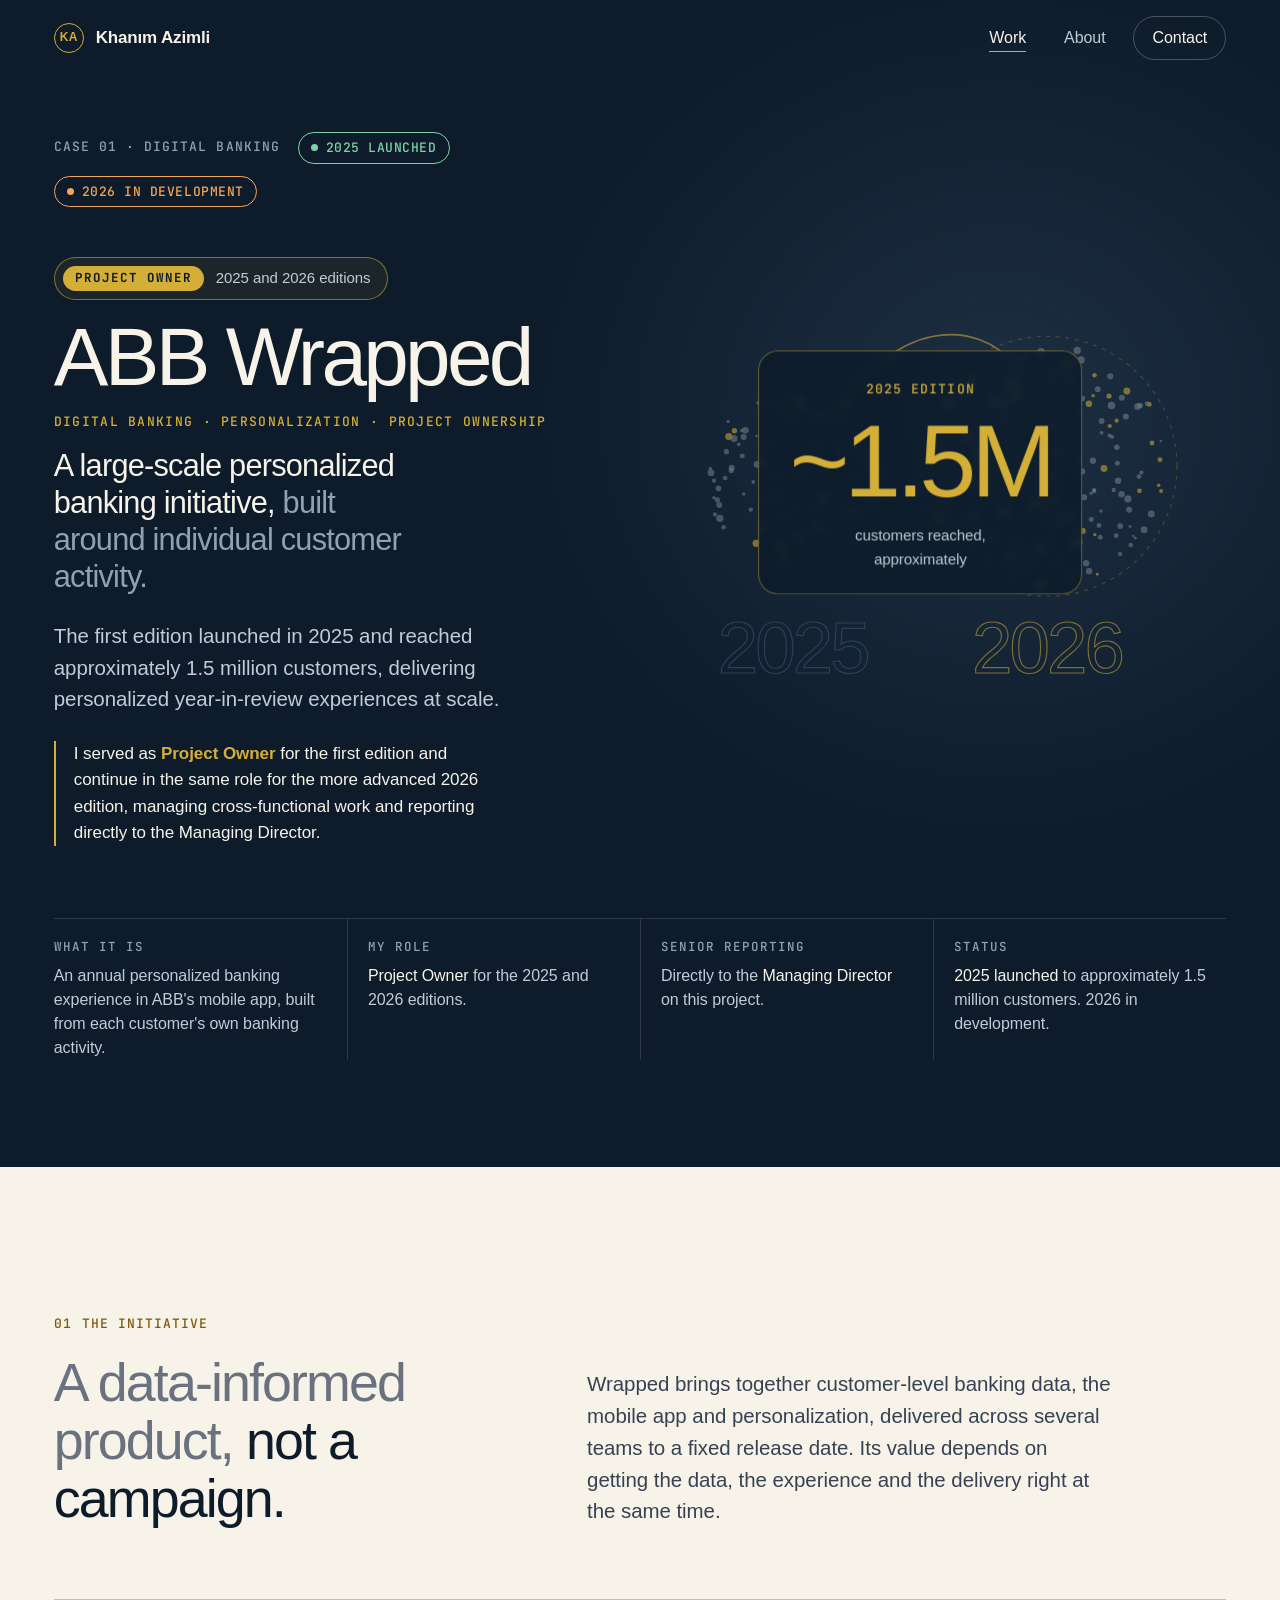
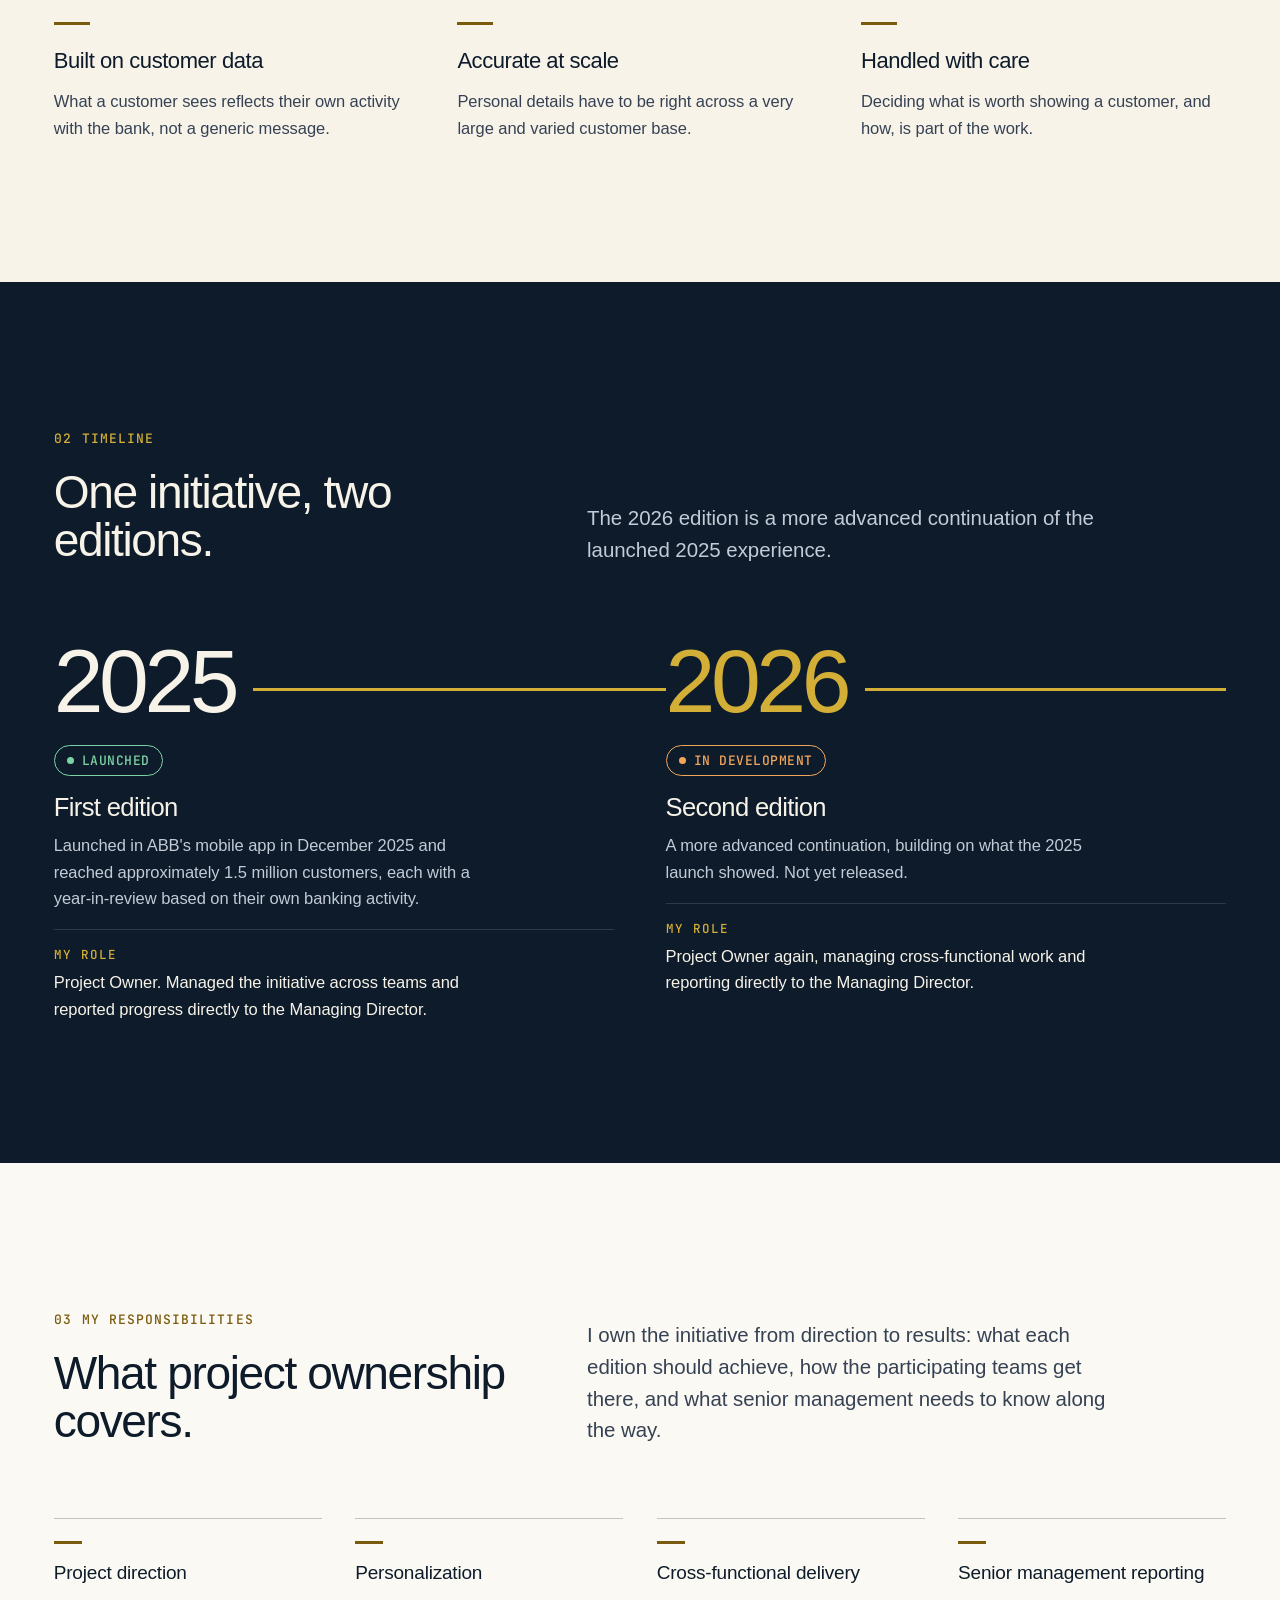
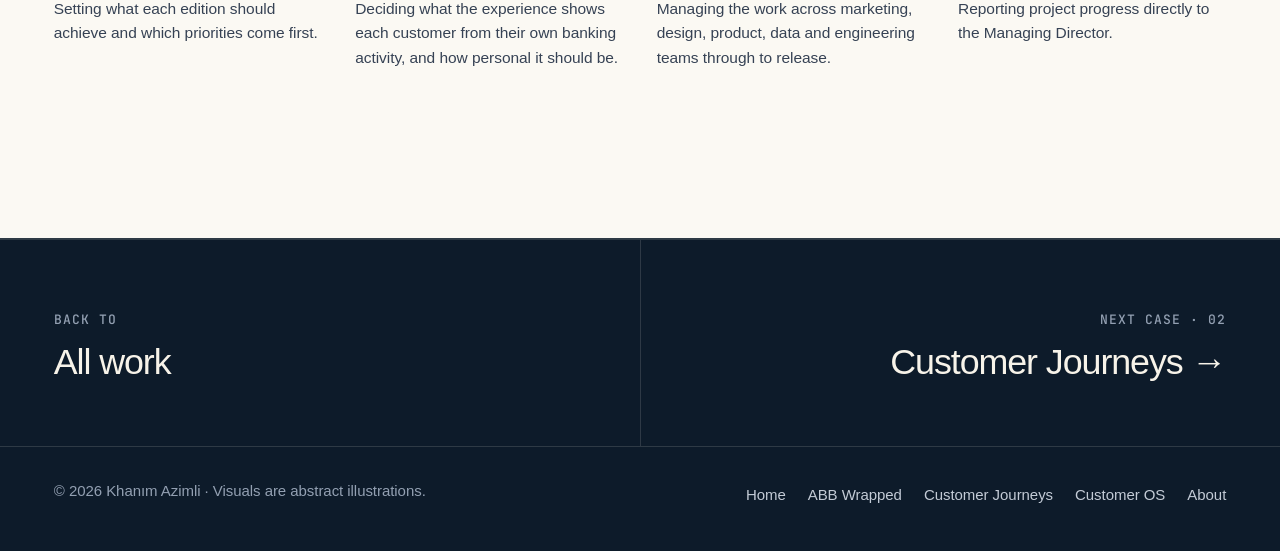
==== commit fa3388be: "Final editorial corrections for review - ABB Wrapped: four leadership areas (project direction, pers" ====
--- a/abb-wrapped/index.html
+++ b/abb-wrapped/index.html
@@ -73,13 +73,6 @@
 .own p { margin-top: 8px; color: var(--ink-2); font-size: 15.5px; }
 @media (max-width: 960px) { .own { grid-template-columns: 1fr 1fr; } }
 @media (max-width: 520px) { .own { grid-template-columns: 1fr; } }
-.res { display: grid; grid-template-columns: repeat(3, minmax(0, 1fr)); gap: clamp(14px, 2.4vw, 28px); }
-.res > div { padding: 26px 26px 28px; border-radius: var(--r); border: 1px solid var(--ln-d); background: rgba(255, 255, 255, .02); }
-.res > div:first-child { border-color: rgba(212, 175, 55, .5); }
-.res b { display: block; margin-top: 16px; font: 500 clamp(30px, 3.2vw, 44px)/1.05 var(--f); letter-spacing: -.035em; color: var(--tx); }
-.res > div:first-child b { color: var(--gold); font-size: clamp(44px, 5vw, 68px); }
-.res p { margin-top: 12px; color: var(--tx-2); font-size: 15.5px; }
-@media (max-width: 860px) { .res { grid-template-columns: 1fr; } }
 </style>
 </head>
 <body>
@@ -163,33 +156,14 @@
         <p class="lede" data-rv style="--d:.12s">I own the initiative from direction to results: what each edition should achieve, how the participating teams get there, and what senior management needs to know along the way.</p>
       </div>
       <div class="own">
-        <div data-rv><b>Direction and priorities</b><p>Setting what each edition should achieve and which priorities come first.</p></div>
-        <div data-rv style="--d:.05s"><b>Experience and personalization</b><p>Deciding what the experience shows customers and how personal it should be.</p></div>
-        <div data-rv style="--d:.1s"><b>Cross-functional work</b><p>Managing the work across marketing, design, product, data and engineering teams.</p></div>
-        <div data-rv style="--d:.15s"><b>Delivery</b><p>Keeping each edition on track to its release date, with checks before anything reaches customers.</p></div>
-        <div data-rv><b>Stakeholder alignment</b><p>Agreeing scope and decisions with the colleagues who own each part.</p></div>
-        <div data-rv style="--d:.05s"><b>Managing Director reporting</b><p>Reporting project progress directly to the Managing Director.</p></div>
-        <div data-rv style="--d:.1s"><b>Progress and results</b><p>Following delivery and reviewing how the edition performed after launch.</p></div>
-        <div data-rv style="--d:.15s"><b>Lessons forward</b><p>Using what the first edition showed to shape the second.</p></div>
+        <div data-rv><b>Project direction</b><p>Setting what each edition should achieve and which priorities come first.</p></div>
+        <div data-rv style="--d:.05s"><b>Personalization</b><p>Deciding what the experience shows each customer from their own banking activity, and how personal it should be.</p></div>
+        <div data-rv style="--d:.1s"><b>Cross-functional delivery</b><p>Managing the work across marketing, design, product, data and engineering teams through to release.</p></div>
+        <div data-rv style="--d:.15s"><b>Senior management reporting</b><p>Reporting project progress directly to the Managing Director.</p></div>
       </div>
-      <p class="note" data-rv style="margin-top:28px">Data infrastructure, engineering and technical implementation belong to the bank's data and engineering teams. My role is project ownership, not building the systems.</p>
     </div>
   </section>
 
-  <section class="sec dk" aria-labelledby="s4">
-    <div class="wrap">
-      <div class="sh">
-        <div><span class="lbl g" data-rv><span class="n">04</span> 2025 results</span><h2 class="h2" id="s4" data-rv style="--d:.06s">What the first edition delivered.</h2></div>
-        <p class="lede" data-rv style="--d:.12s">Two measures from the first edition, and what came next. The launch push notification was opened well above the average benchmark.</p>
-      </div>
-      <div class="res">
-        <div data-rv><span class="lbl">Reach</span><b class="num">~1.5M</b><p>Customers reached by the 2025 edition, approximately.</p></div>
-        <div data-rv style="--d:.08s"><span class="lbl">Engagement</span><b>Above benchmark</b><p>Push notification open rate for the launch, compared with the average push open rate benchmark.</p></div>
-        <div data-rv style="--d:.16s"><span class="lbl">Continuation</span><b>Second edition</b><p>The initiative continues with a more advanced 2026 edition, with me again as Project Owner.</p></div>
-      </div>
-      <p class="note" data-rv style="margin-top:28px">Detailed performance figures are internal. The open-rate result is a comparison with a benchmark, not a measure of wider business impact.</p>
-    </div>
-  </section>
 
   <nav class="dk" aria-label="Case studies" style="border-top:1px solid var(--ln-d)">
     <div class="wrap nextc">
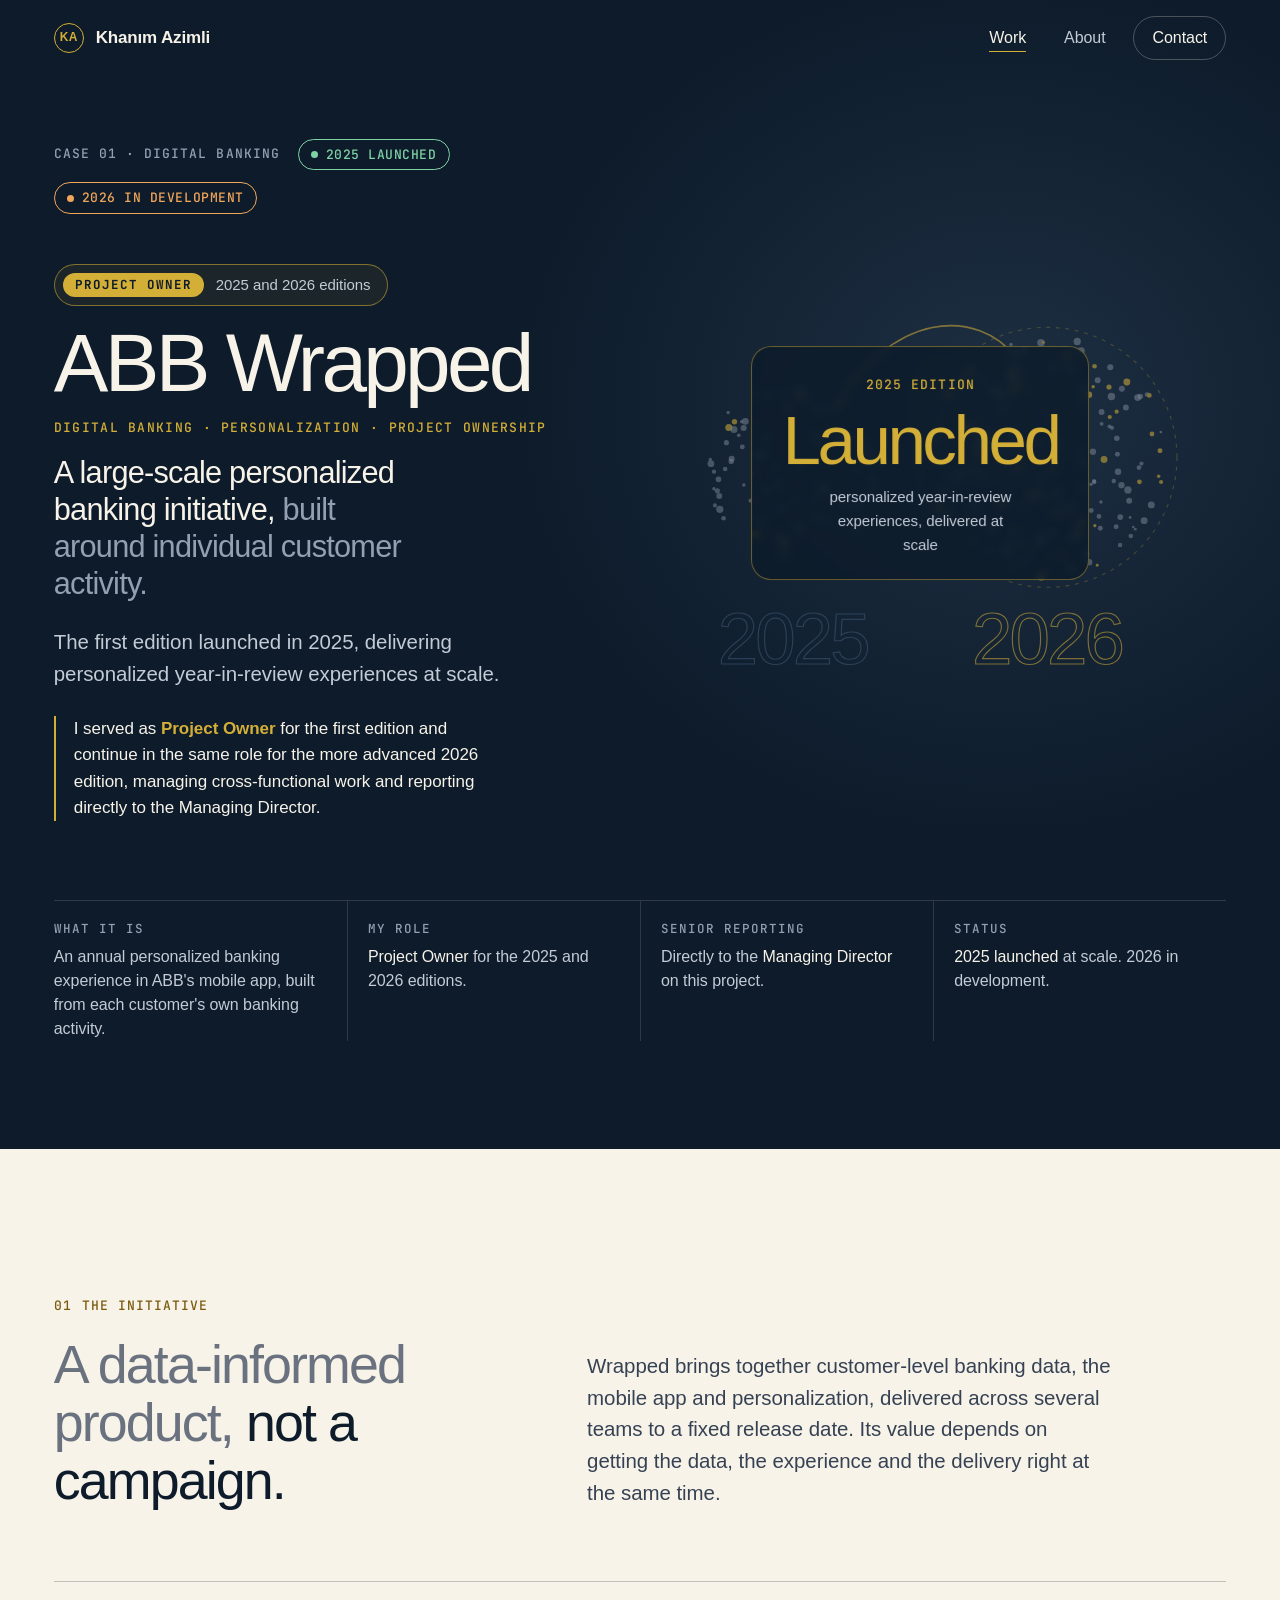
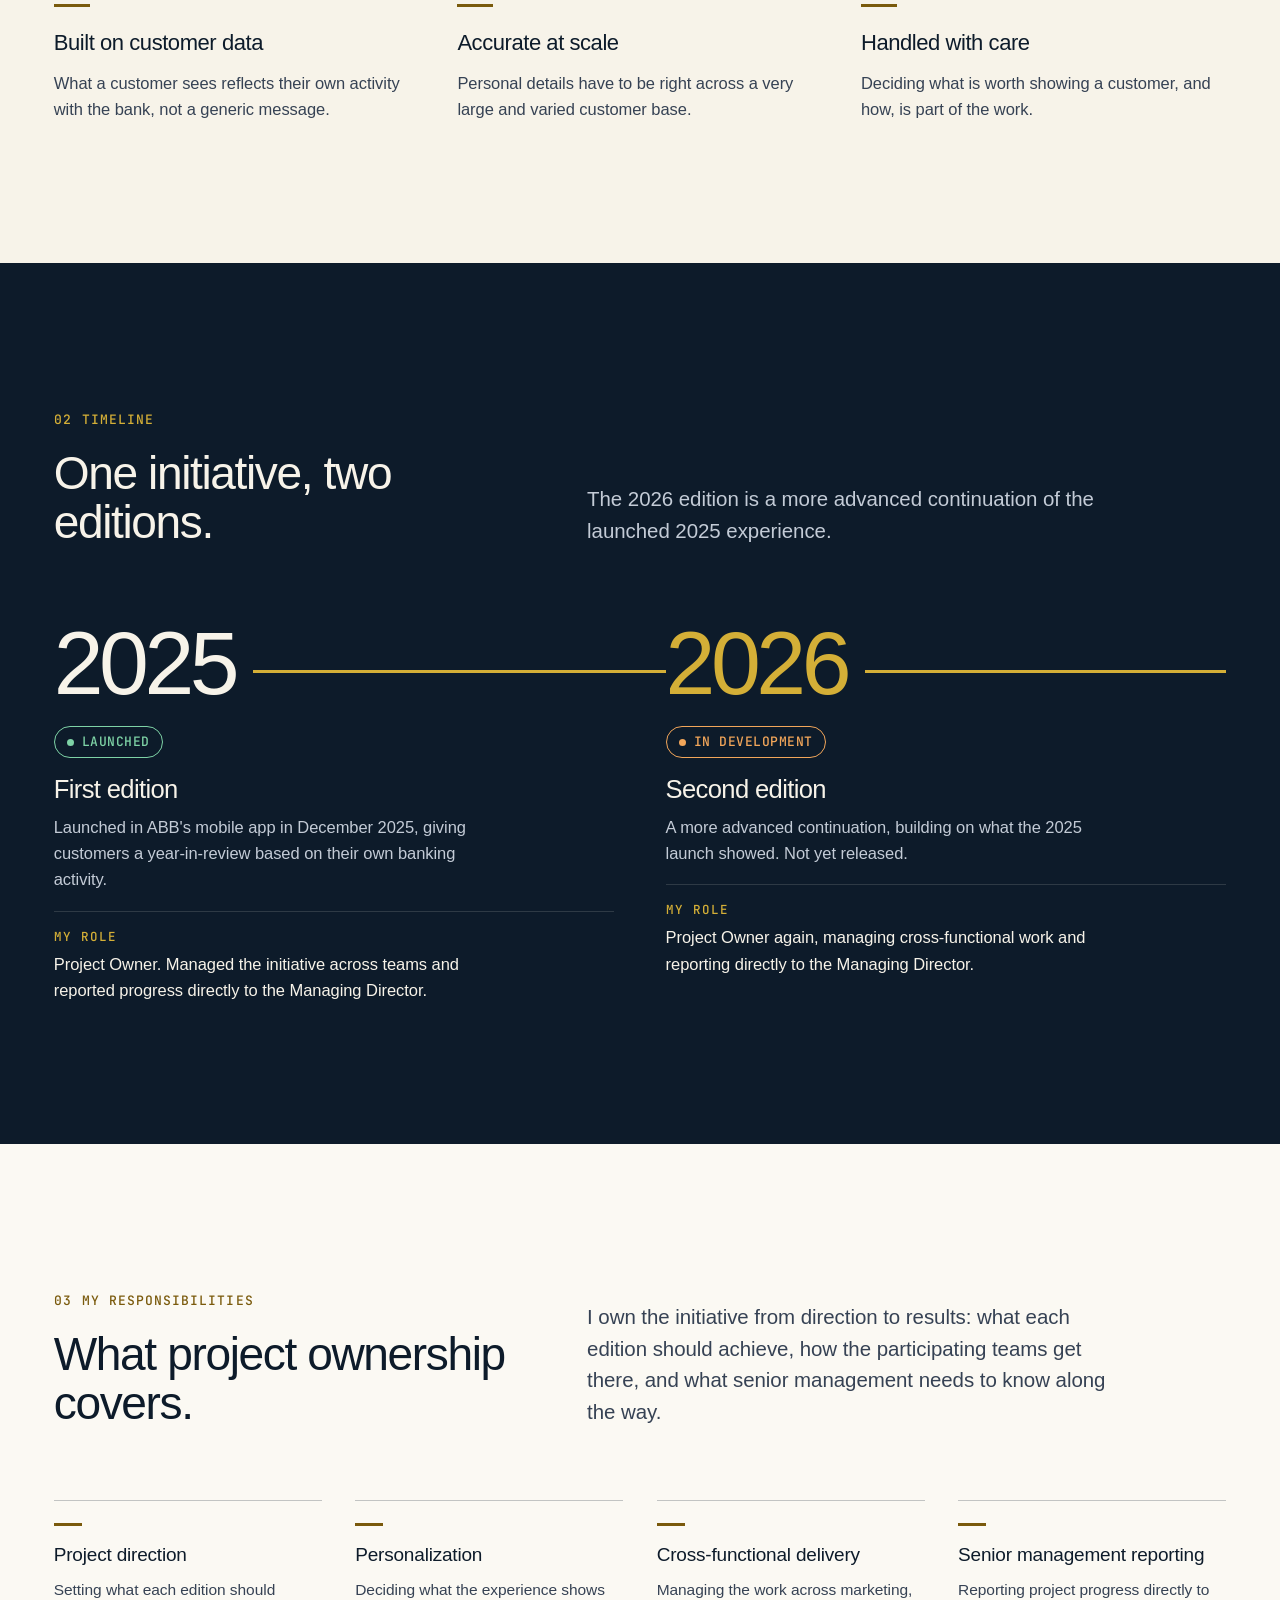
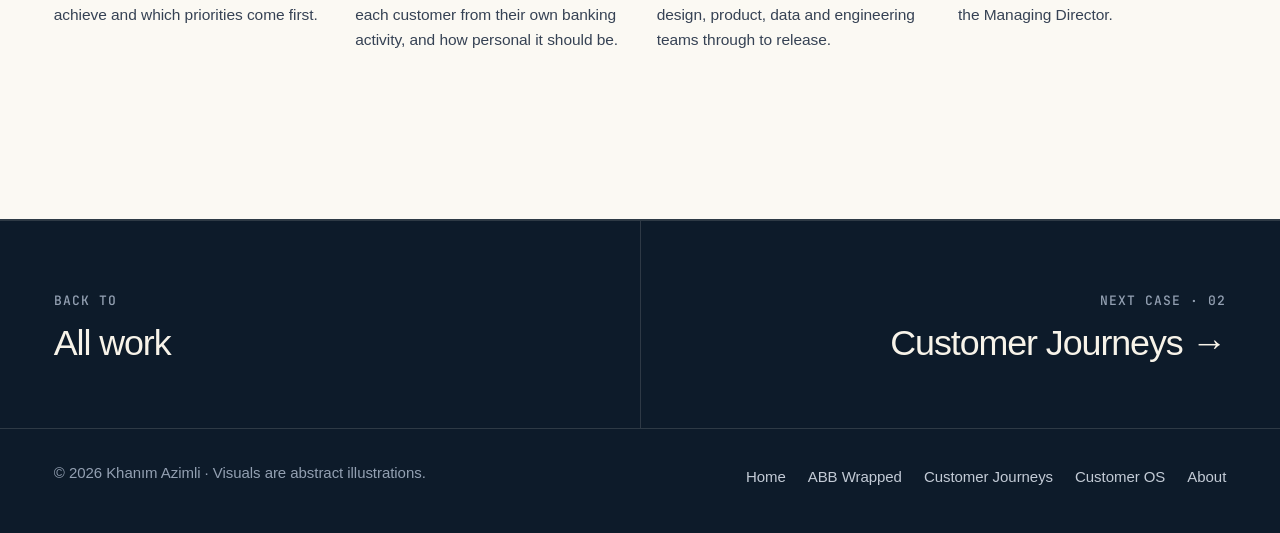
==== commit 9736933e: "Replace the reach figure with non-numeric wording No documented authorization for publishing the app" ====
--- a/abb-wrapped/index.html
+++ b/abb-wrapped/index.html
@@ -13,11 +13,11 @@
 <meta charset="utf-8">
 <meta name="viewport" content="width=device-width, initial-scale=1">
 <title>ABB Wrapped · Khanım Azimli</title>
-<meta name="description" content="Case study: ABB Wrapped, a large-scale personalized banking initiative built around individual customer activity. Khanım Azimli is Project Owner for the 2025 edition, which launched and reached approximately 1.5 million customers, and for the 2026 edition in development, reporting directly to the Managing Director.">
+<meta name="description" content="Case study: ABB Wrapped, a large-scale personalized banking initiative built around individual customer activity. Khanım Azimli is Project Owner for the 2025 edition, which launched at scale, and for the 2026 edition in development, reporting directly to the Managing Director.">
 <link rel="canonical" href="https://khanimazimli.github.io/abb-wrapped/">
 <meta property="og:type" content="article">
 <meta property="og:title" content="ABB Wrapped · case study">
-<meta property="og:description" content="Project Owner of a large-scale personalized banking initiative: 2025 edition launched to approximately 1.5 million customers; 2026 edition in development.">
+<meta property="og:description" content="Project Owner of a large-scale personalized banking initiative: 2025 edition launched at scale; 2026 edition in development.">
 <meta property="og:url" content="https://khanimazimli.github.io/abb-wrapped/">
 <meta name="theme-color" content="#0D1B2A">
 <link rel="icon" href="data:image/svg+xml,%3Csvg xmlns='http://www.w3.org/2000/svg' viewBox='0 0 32 32'%3E%3Crect width='32' height='32' rx='16' fill='%230D1B2A'/%3E%3Ccircle cx='16' cy='16' r='12' fill='none' stroke='%23D4AF37' stroke-width='1.6'/%3E%3Ctext x='16' y='20.5' font-family='Arial' font-size='11' font-weight='700' fill='%23D4AF37' text-anchor='middle'%3EKA%3C/text%3E%3C/svg%3E">
@@ -42,6 +42,7 @@
 .reach .edv { opacity: .55; }
 .reach .fig { position: absolute; left: 50%; top: 46%; transform: translate(-50%, -50%); text-align: center; padding: 22px 30px; border-radius: 20px; background: rgba(13, 27, 42, .82); border: 1px solid rgba(212, 175, 55, .45); backdrop-filter: blur(4px); }
 .reach .fig b { display: block; margin-top: 8px; font: 500 clamp(64px, 8vw, 120px)/1 var(--f); letter-spacing: -.05em; color: var(--gold); }
+.reach .fig b.wd { font-size: clamp(44px, 5.4vw, 80px); }
 .reach .fig .cap { display: block; margin-top: 10px; font-size: 15px; color: var(--tx-2); max-width: 22ch; margin-left: auto; margin-right: auto; }
 @media (max-width: 1080px) { .wh .wrap { grid-template-columns: 1fr; } }
 .tri { display: grid; grid-template-columns: repeat(3, minmax(0, 1fr)); gap: clamp(16px, 3vw, 40px); border-top: 1px solid var(--ln-l2); }
@@ -100,12 +101,12 @@
         <h1 id="t" data-rv style="--d:.06s">ABB Wrapped</h1>
         <p class="role-line" data-rv style="--d:.08s">Digital Banking · Personalization · Project Ownership</p>
         <p class="hl" data-rv style="--d:.1s">A large-scale personalized banking initiative, <span>built around individual customer activity.</span></p>
-        <p class="lede sub" data-rv style="--d:.14s">The first edition launched in 2025 and reached approximately 1.5 million customers, delivering personalized year-in-review experiences at scale.</p>
+        <p class="lede sub" data-rv style="--d:.14s">The first edition launched in 2025, delivering personalized year-in-review experiences at scale.</p>
         <p class="mine" data-rv style="--d:.18s">I served as <b>Project Owner</b> for the first edition and continue in the same role for the more advanced 2026 edition, managing cross-functional work and reporting directly to the Managing Director.</p>
       </div>
       <div class="reach" data-rv="fade" style="--d:.2s">
         <figure class="edv" id="edW" style="margin:0"><svg aria-hidden="true"></svg></figure>
-        <div class="fig"><span class="lbl g">2025 edition</span><b class="num">~1.5M</b><span class="cap">customers reached, approximately</span></div>
+        <div class="fig"><span class="lbl g">2025 edition</span><b class="wd">Launched</b><span class="cap">personalized year-in-review experiences, delivered at scale</span></div>
       </div>
     </div>
   </section>
@@ -116,7 +117,7 @@
         <div><dt>What it is</dt><dd>An annual personalized banking experience in ABB's mobile app, built from each customer's own banking activity.</dd></div>
         <div><dt>My role</dt><dd><b>Project Owner</b> for the 2025 and 2026 editions.</dd></div>
         <div><dt>Senior reporting</dt><dd>Directly to the <b>Managing Director</b> on this project.</dd></div>
-        <div><dt>Status</dt><dd><b>2025 launched</b> to approximately 1.5 million customers. 2026 in development.</dd></div>
+        <div><dt>Status</dt><dd><b>2025 launched</b> at scale. 2026 in development.</dd></div>
       </dl>
     </div>
   </section>
@@ -143,7 +144,7 @@
       </div>
       <div class="tl2" id="tl2">
         <span class="pr" aria-hidden="true"></span>
-        <article data-rv><span class="yr">2025</span><br><span class="st done">Launched</span><h3>First edition</h3><p>Launched in ABB's mobile app in December 2025 and reached approximately 1.5 million customers, each with a year-in-review based on their own banking activity.</p><div class="mypart"><span>My role</span><p>Project Owner. Managed the initiative across teams and reported progress directly to the Managing Director.</p></div></article>
+        <article data-rv><span class="yr">2025</span><br><span class="st done">Launched</span><h3>First edition</h3><p>Launched in ABB's mobile app in December 2025, giving customers a year-in-review based on their own banking activity.</p><div class="mypart"><span>My role</span><p>Project Owner. Managed the initiative across teams and reported progress directly to the Managing Director.</p></div></article>
         <article data-rv style="--d:.12s"><span class="yr">2026</span><br><span class="st wait">In development</span><h3>Second edition</h3><p>A more advanced continuation, building on what the 2025 launch showed. Not yet released.</p><div class="mypart"><span>My role</span><p>Project Owner again, managing cross-functional work and reporting directly to the Managing Director.</p></div></article>
       </div>
     </div>
